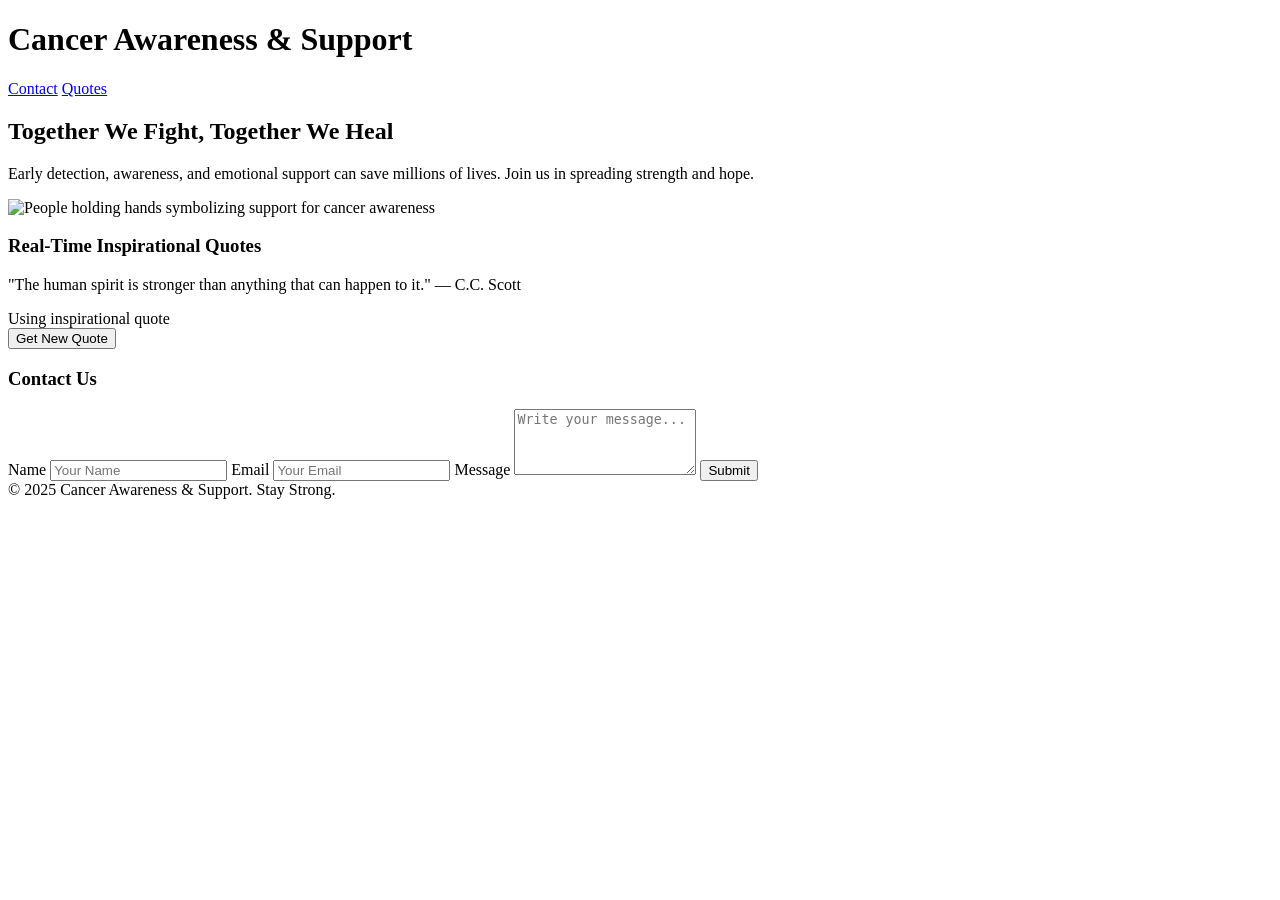
==== index.html @ 7446c5f0 "Add initial HTML structure for Cancer Awareness site" ====
<!DOCTYPE html>
<html lang="en">
<head>
  <meta charset="UTF-8" />
  <meta name="viewport" content="width=device-width, initial-scale=1.0" />
  <title>Cancer Awareness & Support</title>

  <!-- TAILWIND CDN -->
  <script src="https://cdn.tailwindcss.com"></script>
  
  <style>
    /* Simple fade animation */
    .fade {
      animation: fadeIn 1.2s ease-in-out;
    }
    @keyframes fadeIn {
      from { opacity: 0; transform: translateY(20px); }
      to { opacity: 1; transform: translateY(0); }
    }
  </style>
</head>

<body class="bg-gray-50 text-gray-800">

  <!-- Header / Navbar -->
  <header class="bg-purple-700 text-white py-4 shadow-lg">
    <div class="max-w-6xl mx-auto flex justify-between items-center px-4">
      <h1 class="text-xl font-bold">Cancer Awareness & Support</h1>
      <nav>
        <a href="#contact" class="px-3 hover:underline">Contact</a>
        <a href="#quotes" class="px-3 hover:underline">Quotes</a>
      </nav>
    </div>
  </header>

  <!-- Landing Section -->
  <section class="text-center py-16 px-4 fade">
    <h2 class="text-3xl md:text-4xl font-bold text-purple-700">Together We Fight, Together We Heal</h2>
    <p class="mt-4 text-lg max-w-2xl mx-auto">
      Early detection, awareness, and emotional support can save millions of lives.  
      Join us in spreading strength and hope.
    </p>

    <!-- Banner Image -->
    <div class="mt-8">
      <img 
        src="https://images.unsplash.com/photo-1604881991720-f91add269bed?auto=format&fit=crop&w=1200&q=60" 
        alt="People holding hands symbolizing support for cancer awareness"
        class="rounded-xl shadow-lg mx-auto w-full max-w-3xl object-cover h-64 md:h-96"
      />
    </div>
  </section>

  <!-- Quotes Section -->
  <section id="quotes" class="bg-white py-16 px-4 border-t">
    <div class="max-w-4xl mx-auto text-center fade">
      <h3 class="text-2xl font-bold text-purple-700 mb-6">Real-Time Inspirational Quotes</h3>
      <div class="min-h-[120px] flex items-center justify-center">
        <p id="quoteText" class="text-xl italic text-gray-700">Loading inspirational quote...</p>
      </div>
      <div class="mt-2 text-sm text-gray-500" id="quoteStatus"></div>
      <button 
        id="newQuoteBtn"
        class="mt-5 bg-purple-700 hover:bg-purple-800 text-white px-6 py-2 rounded-lg shadow transition duration-200"
      >
        Get New Quote
      </button>
    </div>
  </section>

  <!-- Contact Form -->
  <section id="contact" class="py-16 px-4 bg-gray-100">
    <div class="max-w-4xl mx-auto fade">
      <h3 class="text-2xl font-bold text-purple-700 text-center mb-8">Contact Us</h3>

      <form class="bg-white p-8 rounded-xl shadow-lg max-w-xl mx-auto">
        <label class="block mb-4">
          <span class="font-semibold">Name</span>
          <input id="name" type="text" class="w-full mt-2 p-2 border rounded focus:ring-2 focus:ring-purple-500 focus:outline-none" placeholder="Your Name" required />
        </label>

        <label class="block mb-4">
          <span class="font-semibold">Email</span>
          <input id="email" type="email" class="w-full mt-2 p-2 border rounded focus:ring-2 focus:ring-purple-500 focus:outline-none" placeholder="Your Email" required />
        </label>

        <label class="block mb-4">
          <span class="font-semibold">Message</span>
          <textarea id="message" class="w-full mt-2 p-2 border rounded focus:ring-2 focus:ring-purple-500 focus:outline-none" rows="4" placeholder="Write your message..." required></textarea>
        </label>

        <button
          type="button"
          onclick="alert('Your message has been received (demo)!')"
          class="w-full bg-purple-700 hover:bg-purple-800 text-white py-2 rounded-lg shadow transition duration-200"
        >
          Submit
        </button>
      </form>
    </div>
  </section>

  <!-- Footer -->
  <footer class="text-center py-4 bg-purple-700 text-white">
    © 2025 Cancer Awareness & Support. Stay Strong.
  </footer>

  <!-- JavaScript for Quotes API -->
  <script>
    // Try multiple public APIs in sequence
    const quoteAPIs = [
      'https://api.quotable.io/random',
      'https://api.freeapi.app/api/v1/public/quotes/quote/random',
      'https://type.fit/api/quotes'
    ];

    let currentAPI = 0;

    // Function to fetch quote from current API
    async function fetchQuoteFromAPI(apiUrl) {
      try {
        const response = await fetch(apiUrl);
        if (!response.ok) {
          throw new Error(`HTTP ${response.status}`);
        }
        const data = await response.json();
        
        // Parse different API response formats
        if (apiUrl.includes('quotable.io')) {
          return {
            text: data.content,
            author: data.author
          };
        } else if (apiUrl.includes('freeapi.app')) {
          return {
            text: data.data.content,
            author: data.data.author
          };
        } else if (apiUrl.includes('type.fit')) {
          const quotes = data;
          const randomQuote = quotes[Math.floor(Math.random() * quotes.length)];
          return {
            text: randomQuote.text,
            author: randomQuote.author || 'Unknown'
          };
        }
      } catch (error) {
        console.error(`Failed to fetch from ${apiUrl}:`, error);
        return null;
      }
    }

    // Main function to get quote
    async function getQuote() {
      const quoteElement = document.getElementById('quoteText');
      const statusElement = document.getElementById('quoteStatus');
      const button = document.getElementById('newQuoteBtn');
      
      // Disable button and show loading
      button.disabled = true;
      button.textContent = 'Loading...';
      statusElement.textContent = 'Fetching quote...';
      
      let quote = null;
      
      // Try all APIs in order
      for (let i = 0; i < quoteAPIs.length; i++) {
        currentAPI = (currentAPI + 1) % quoteAPIs.length; // Rotate APIs
        statusElement.textContent = `Trying API ${currentAPI + 1} of ${quoteAPIs.length}...`;
        
        quote = await fetchQuoteFromAPI(quoteAPIs[currentAPI]);
        if (quote) {
          statusElement.textContent = `Quote from API ${currentAPI + 1}`;
          break;
        }
      }
      
      // If all APIs fail, use fallback
      if (!quote) {
        quote = {
          text: "The human spirit is stronger than anything that can happen to it.",
          author: "C.C. Scott"
        };
        statusElement.textContent = "Using inspirational quote";
      }
      
      // Update display
      quoteElement.textContent = `"${quote.text}" — ${quote.author}`;
      
      // Re-enable button
      button.disabled = false;
      button.textContent = 'Get New Quote';
    }

    // Initialize when page loads
    document.addEventListener('DOMContentLoaded', function() {
      // Load first quote
      getQuote();
      
      // Add click event to button
      document.getElementById('newQuoteBtn').addEventListener('click', getQuote);
    });

    // Smooth scroll for navigation links
    document.querySelectorAll('a[href^="#"]').forEach(anchor => {
      anchor.addEventListener('click', function(e) {
        e.preventDefault();
        const targetId = this.getAttribute('href');
        if (targetId === '#') return;
        
        const targetElement = document.querySelector(targetId);
        if (targetElement) {
          window.scrollTo({
            top: targetElement.offsetTop - 20,
            behavior: 'smooth'
          });
        }
      });
    });
  </script>

</body>
</html>
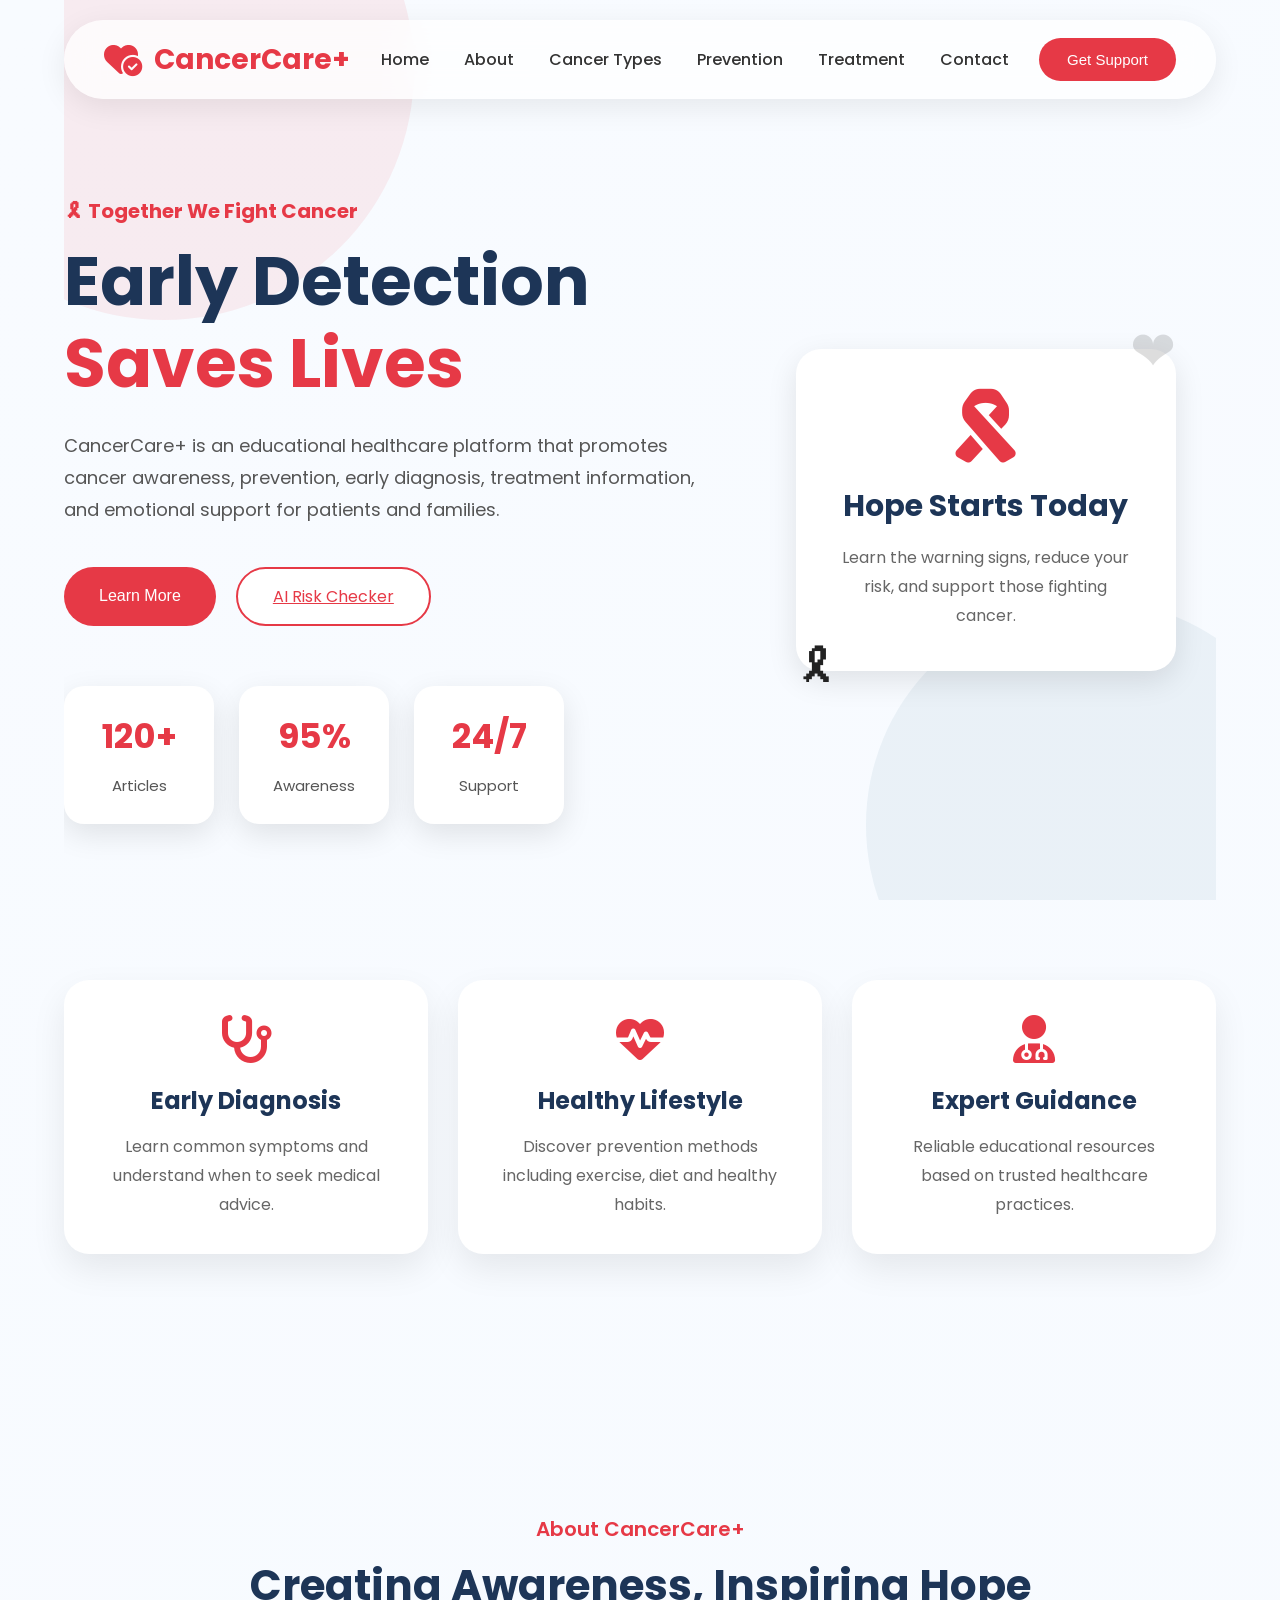
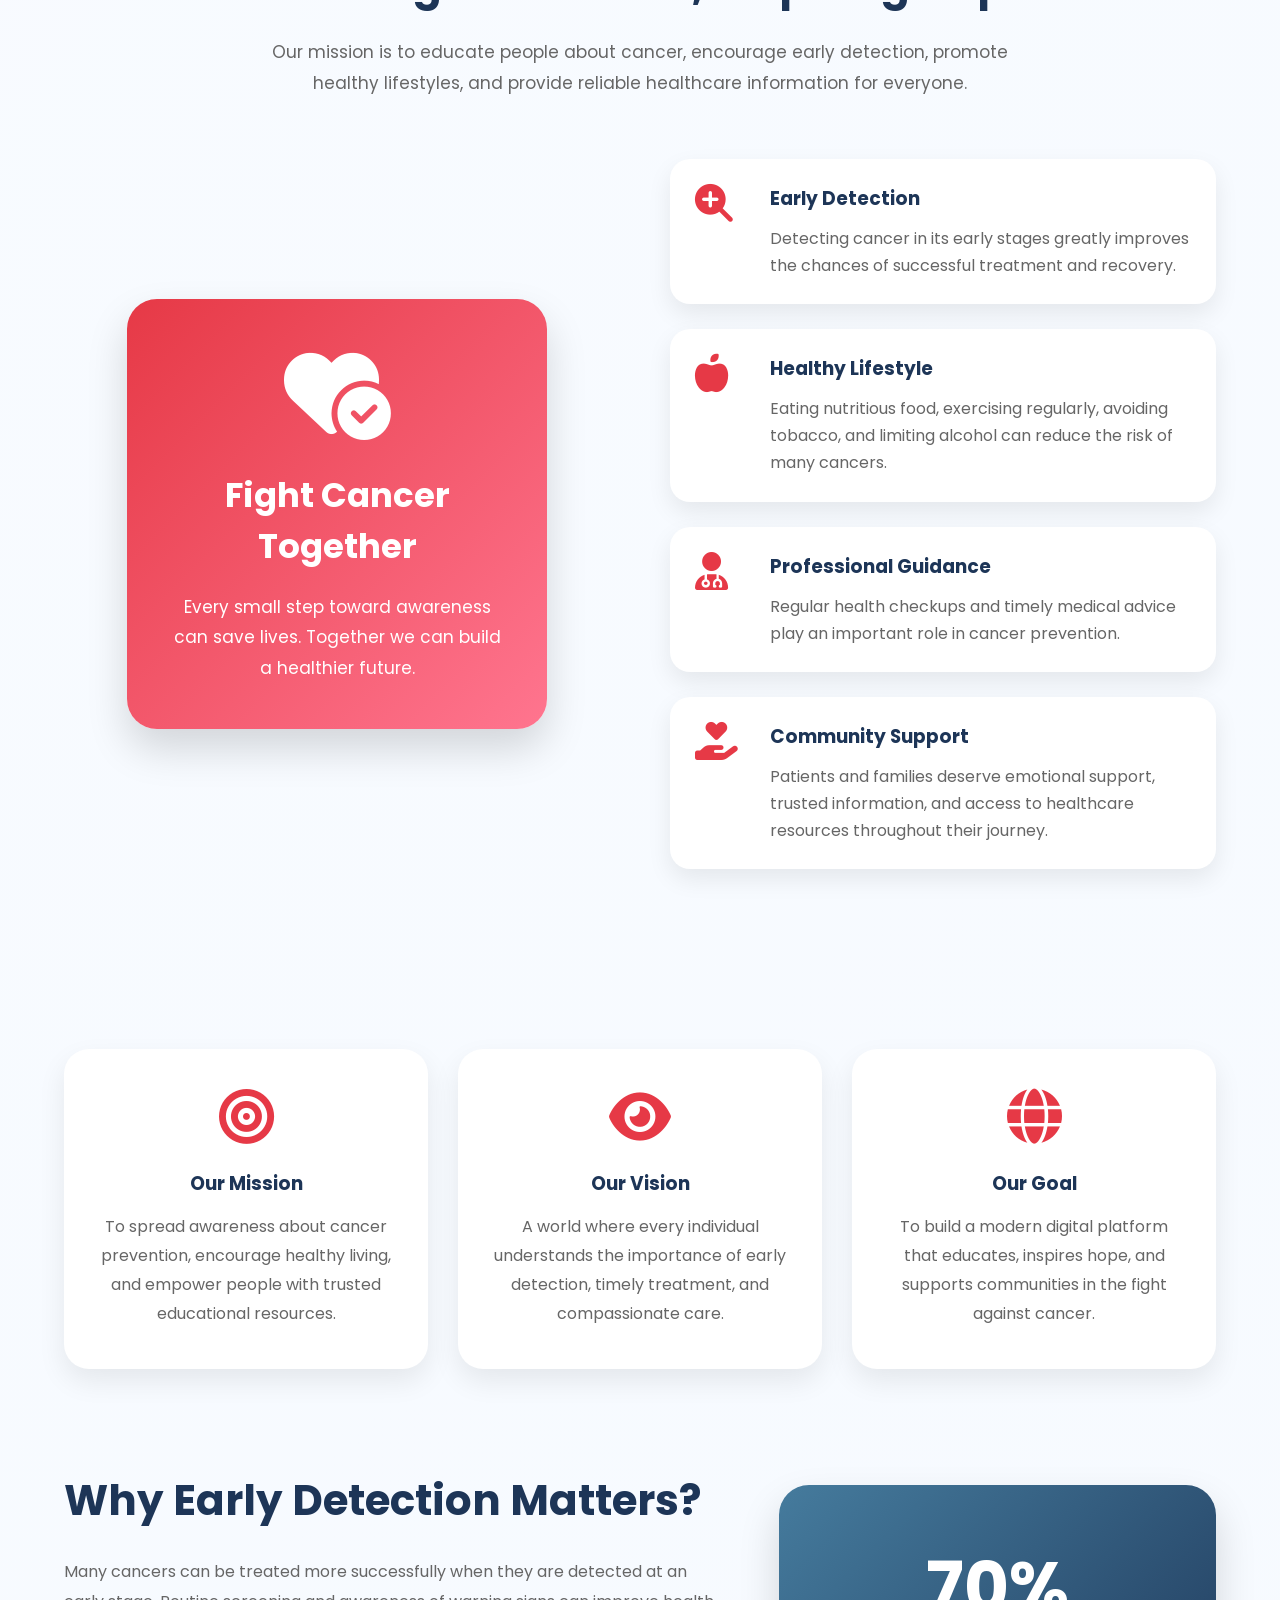
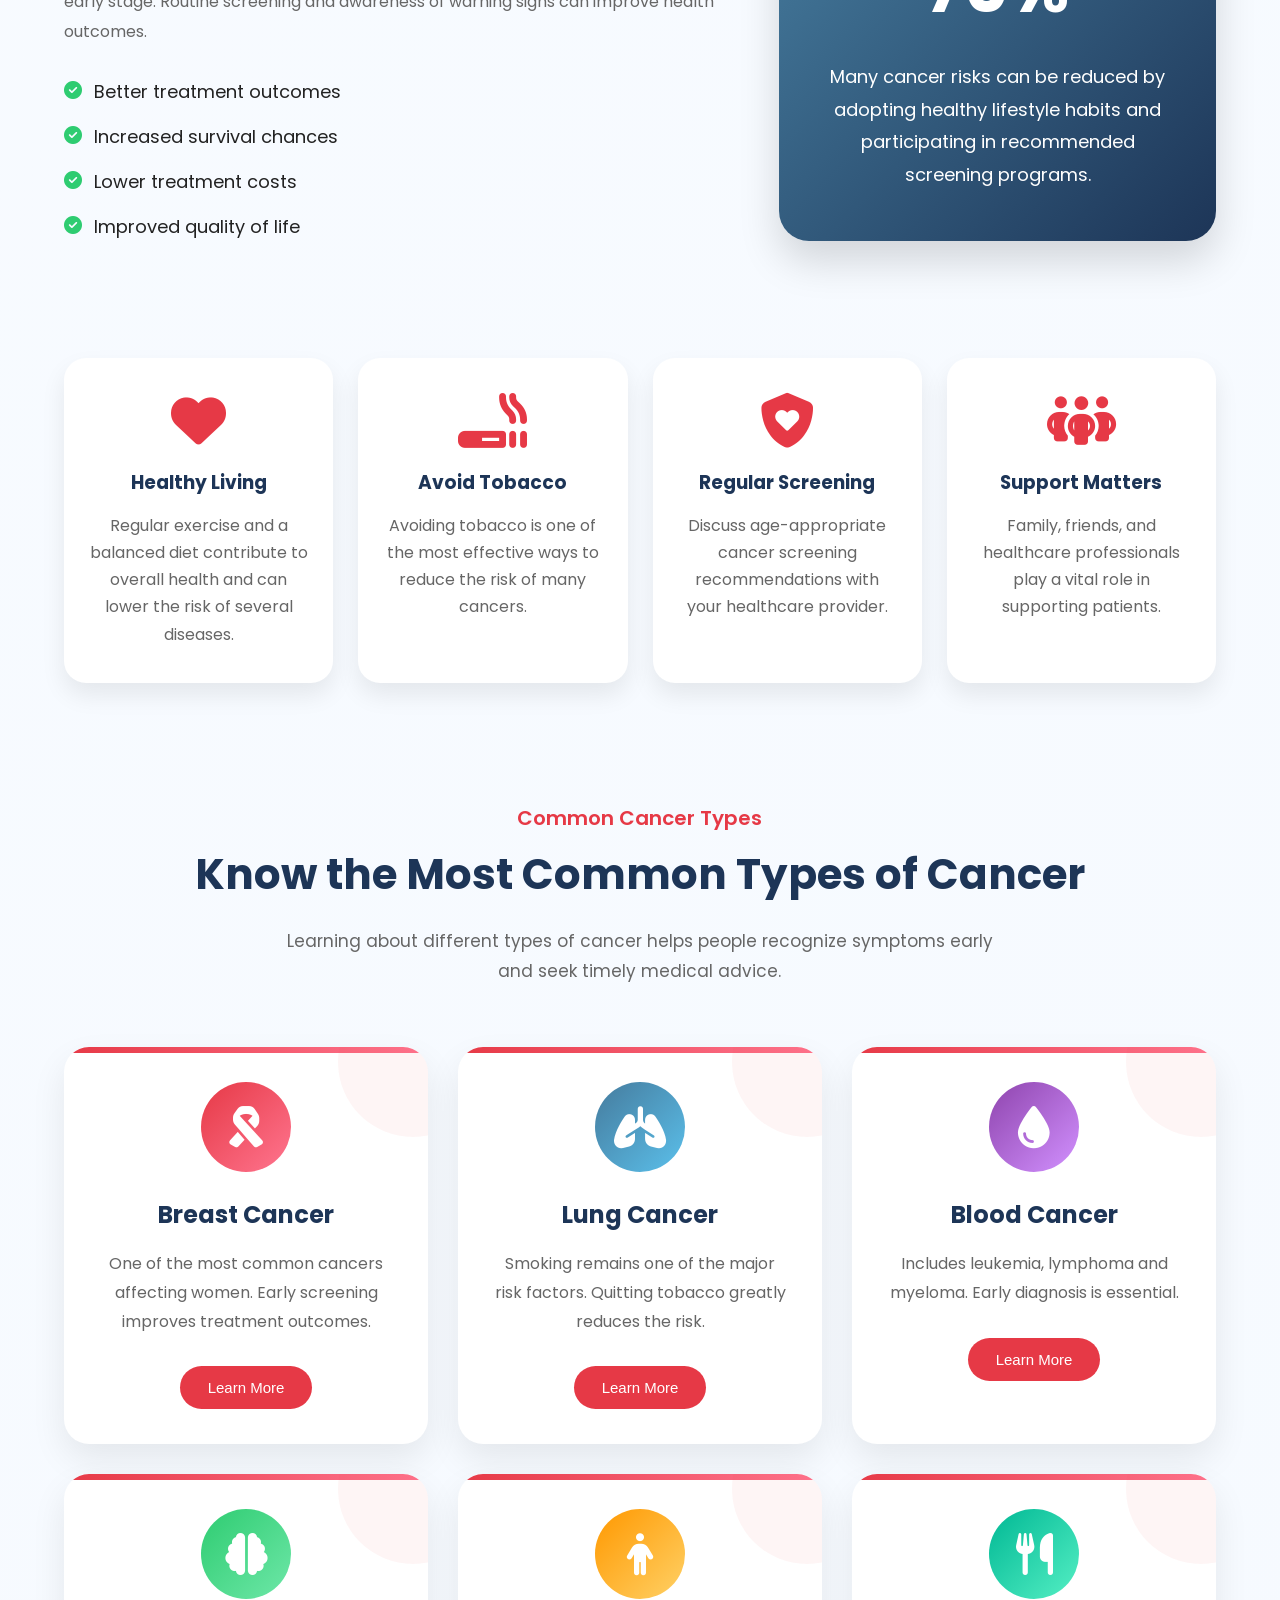
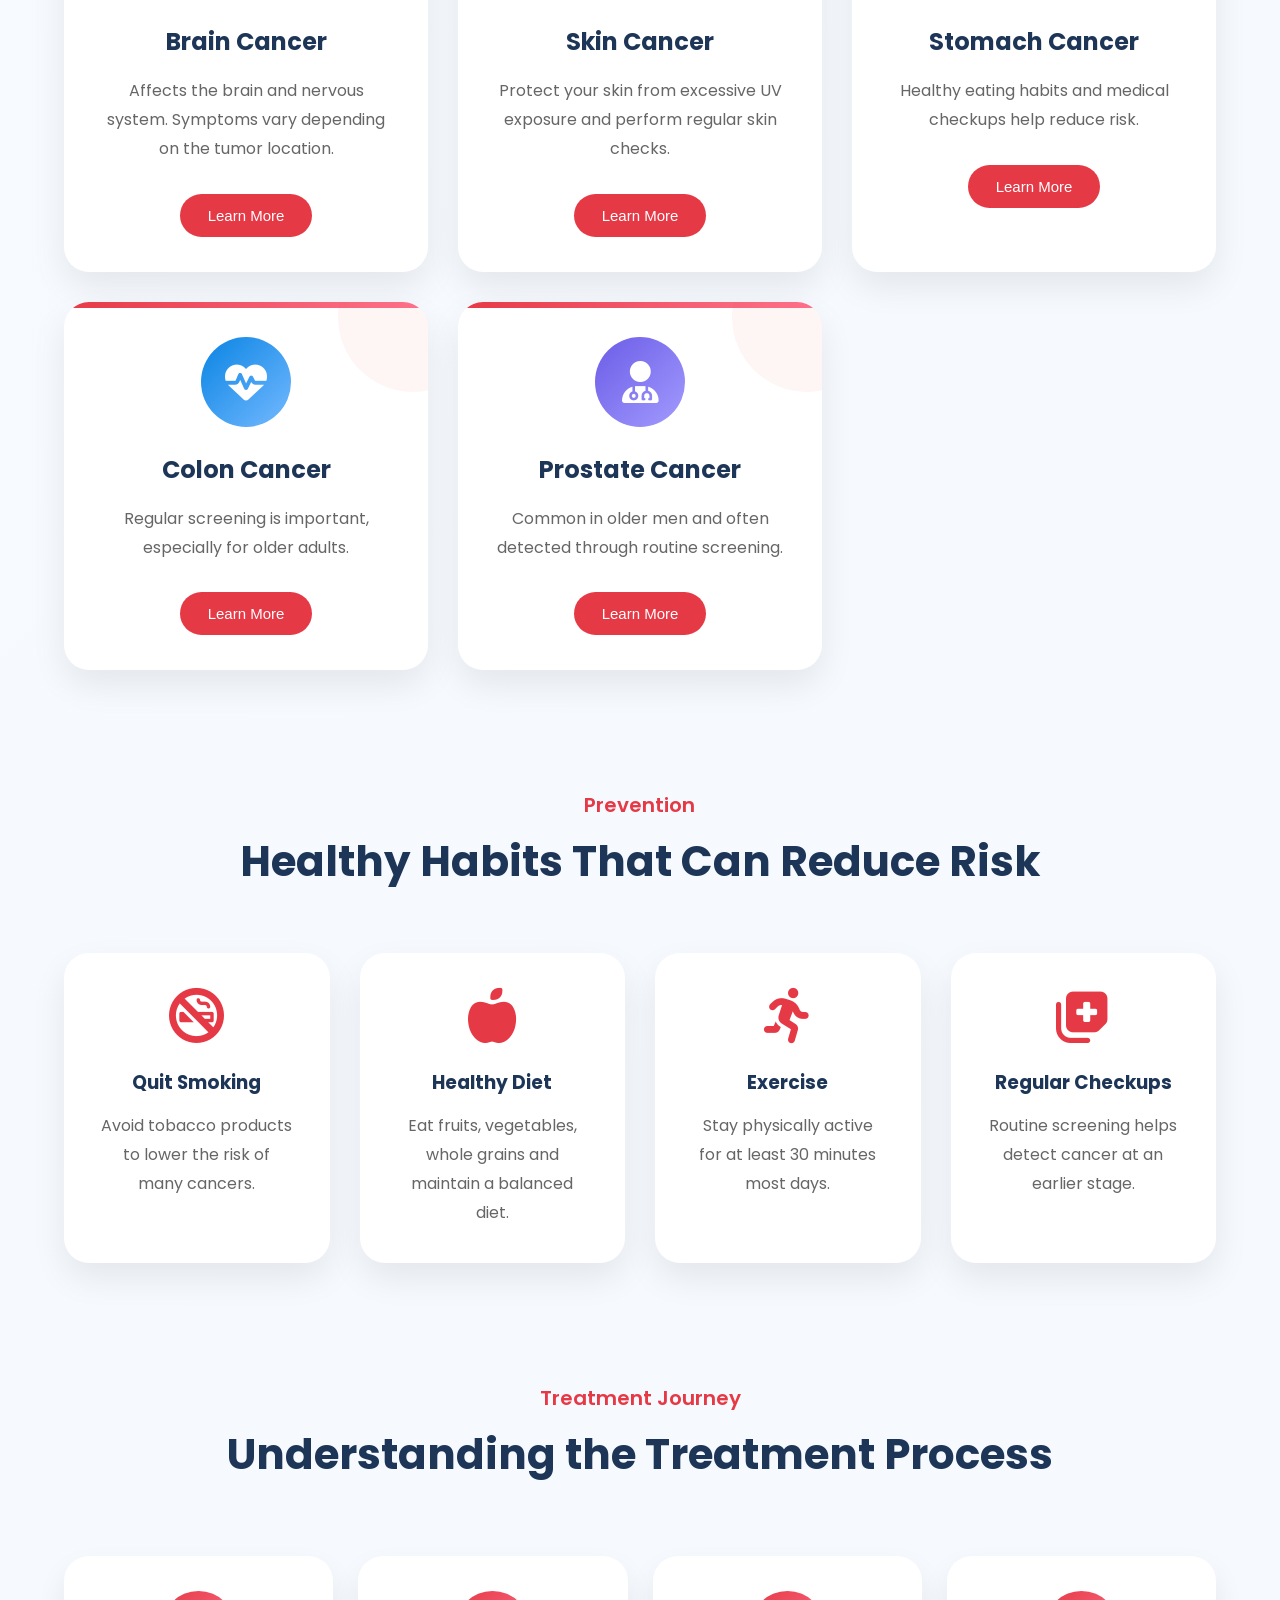
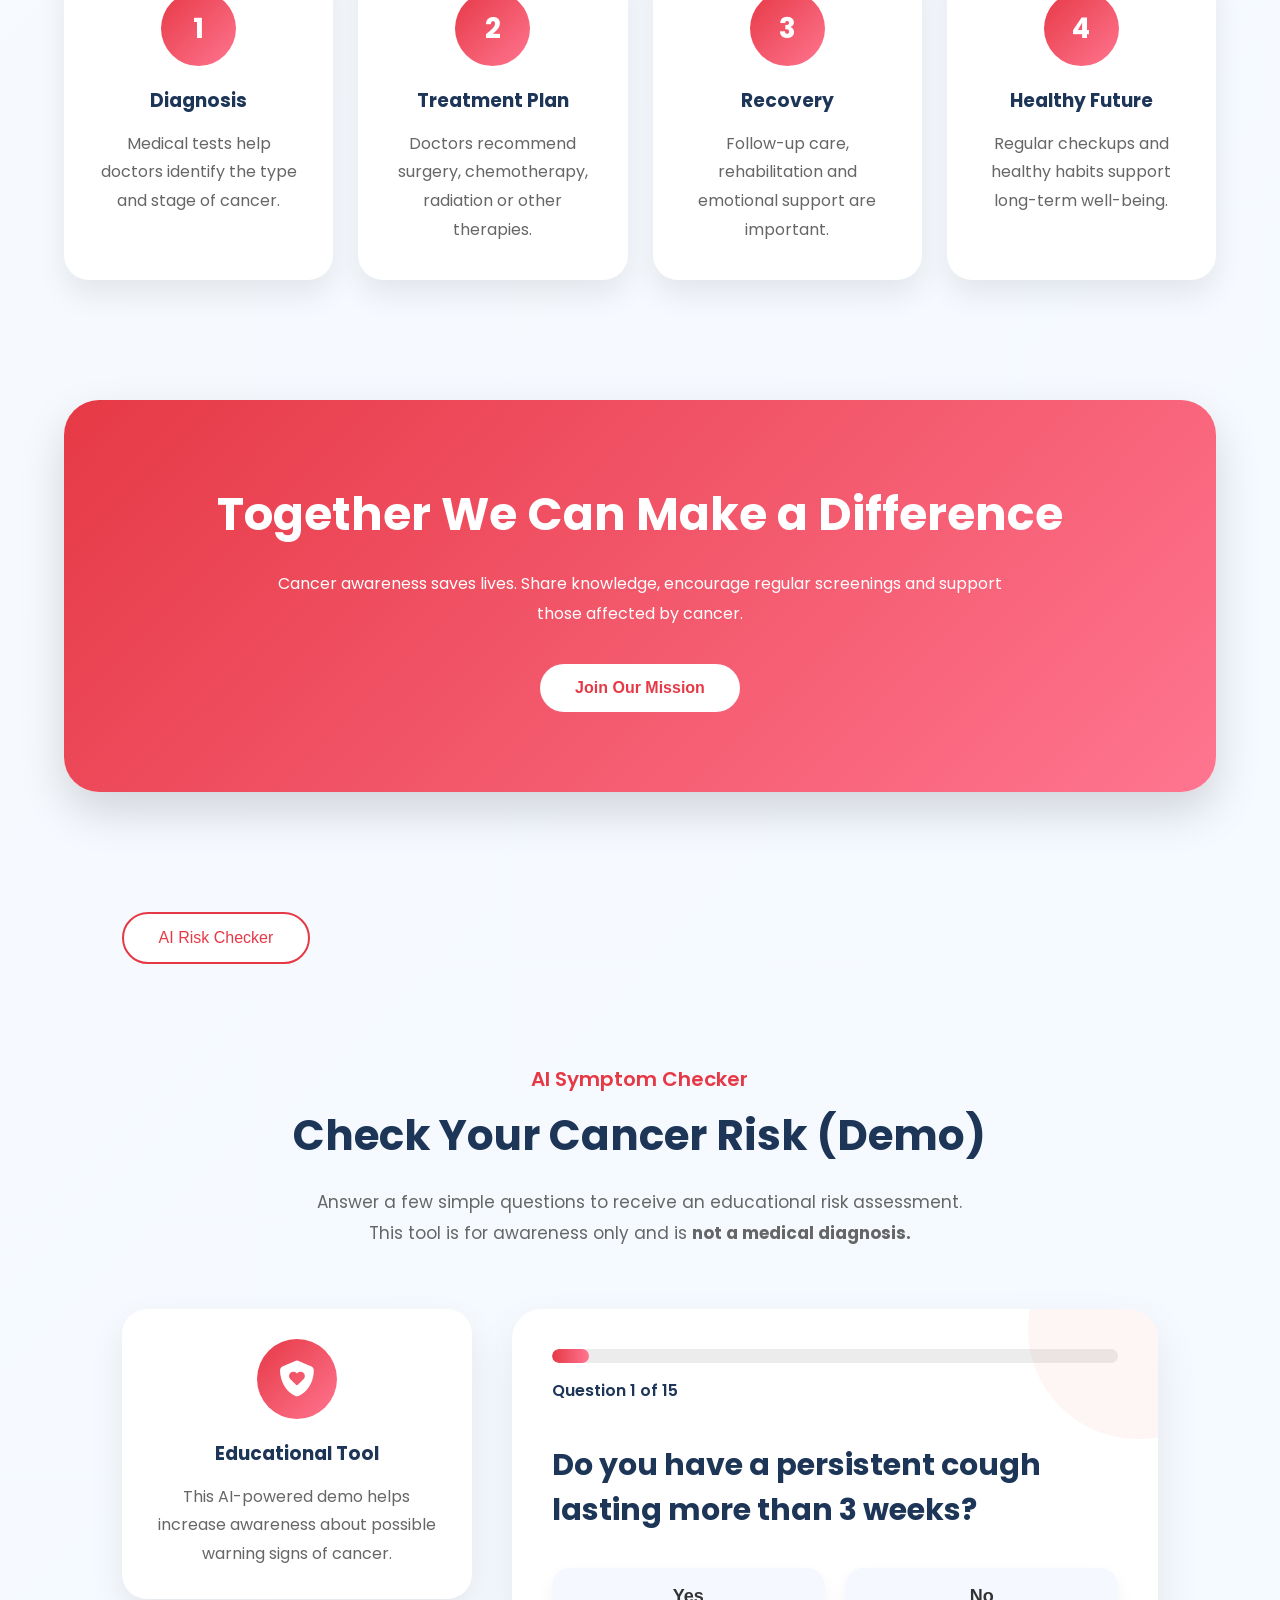
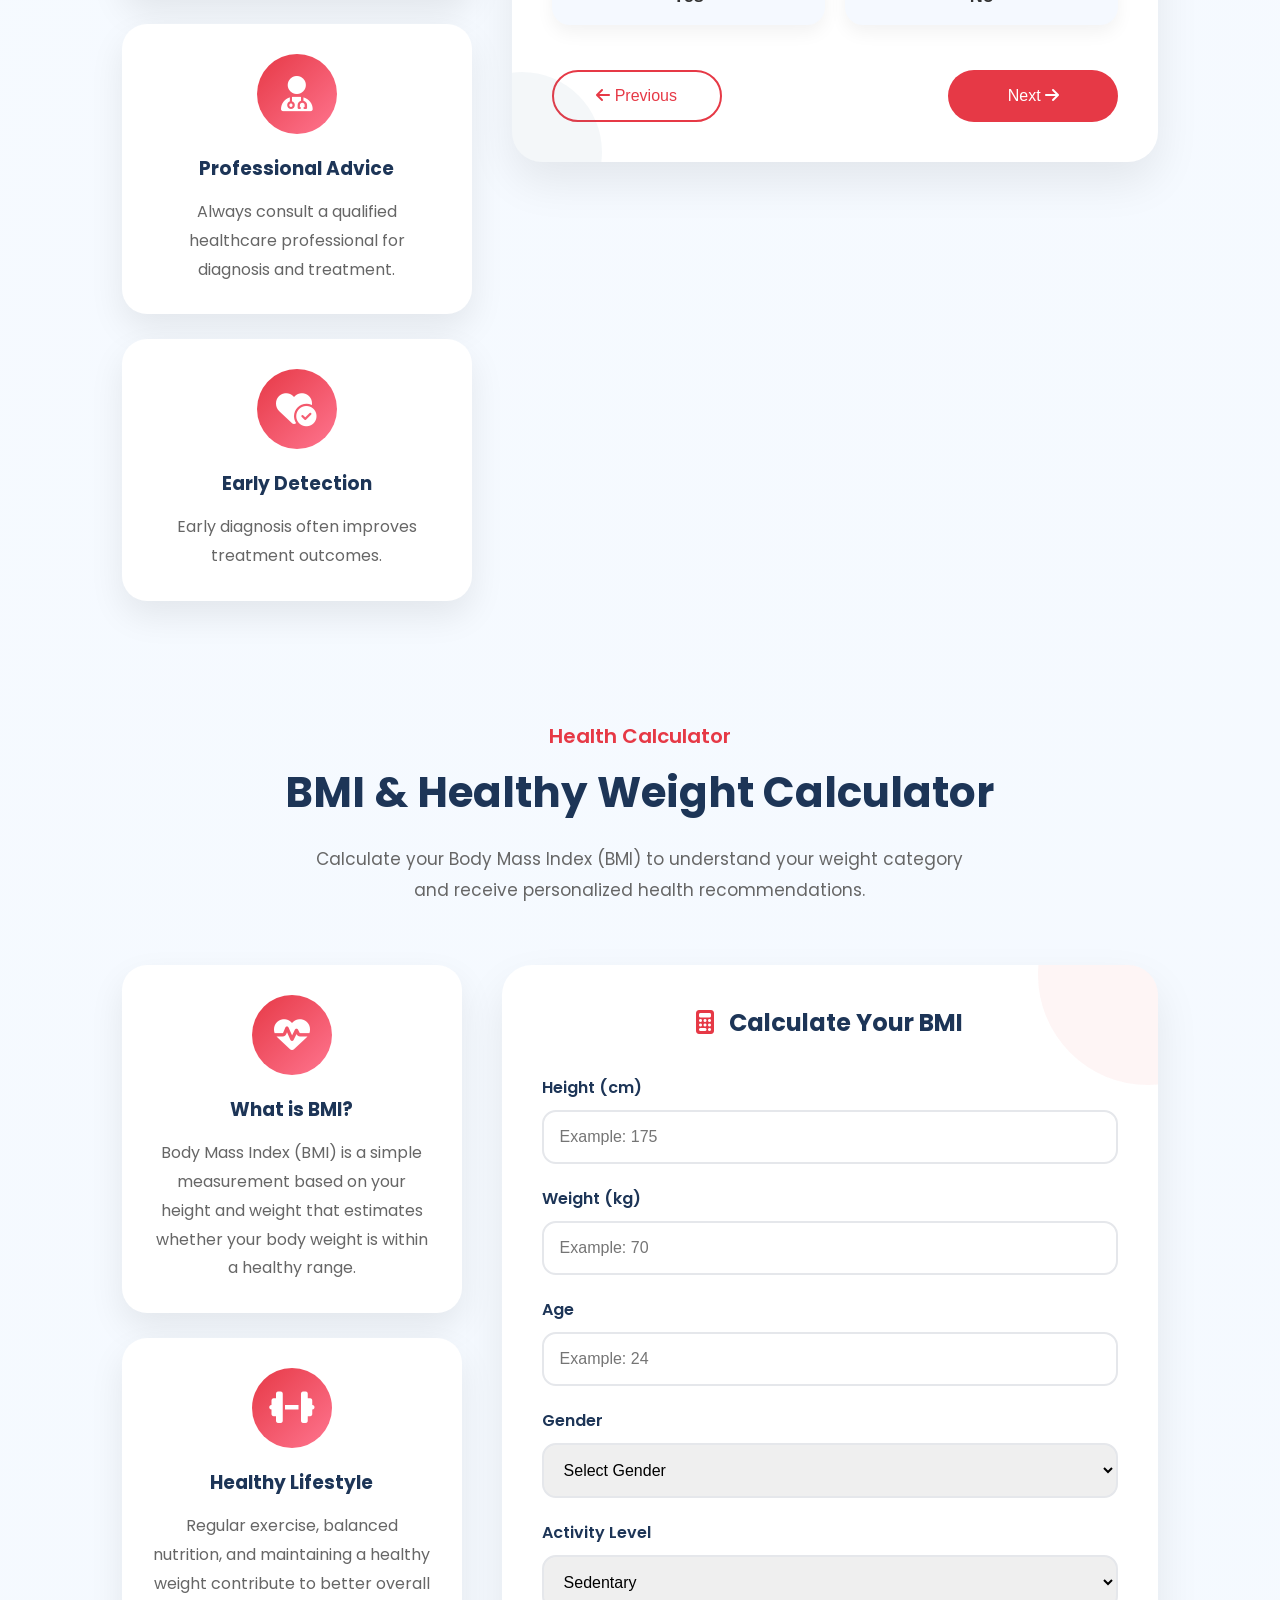
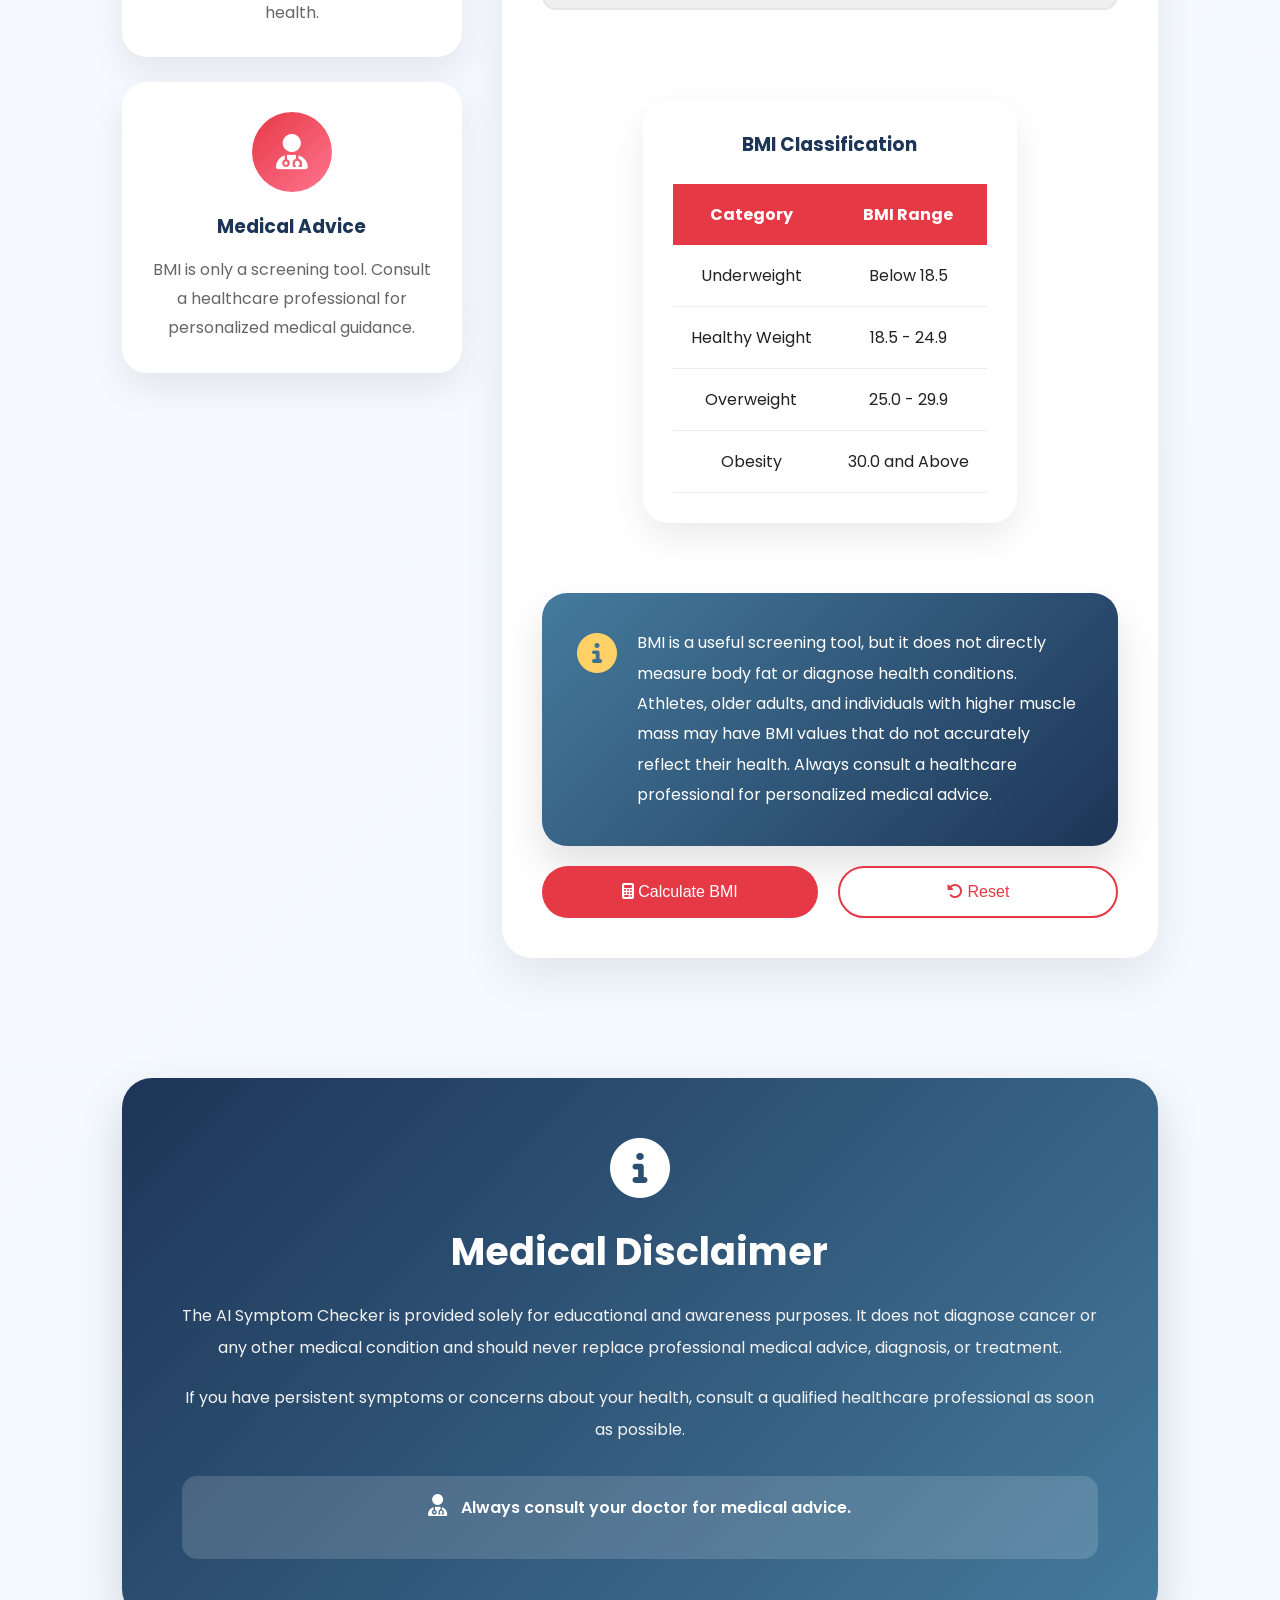
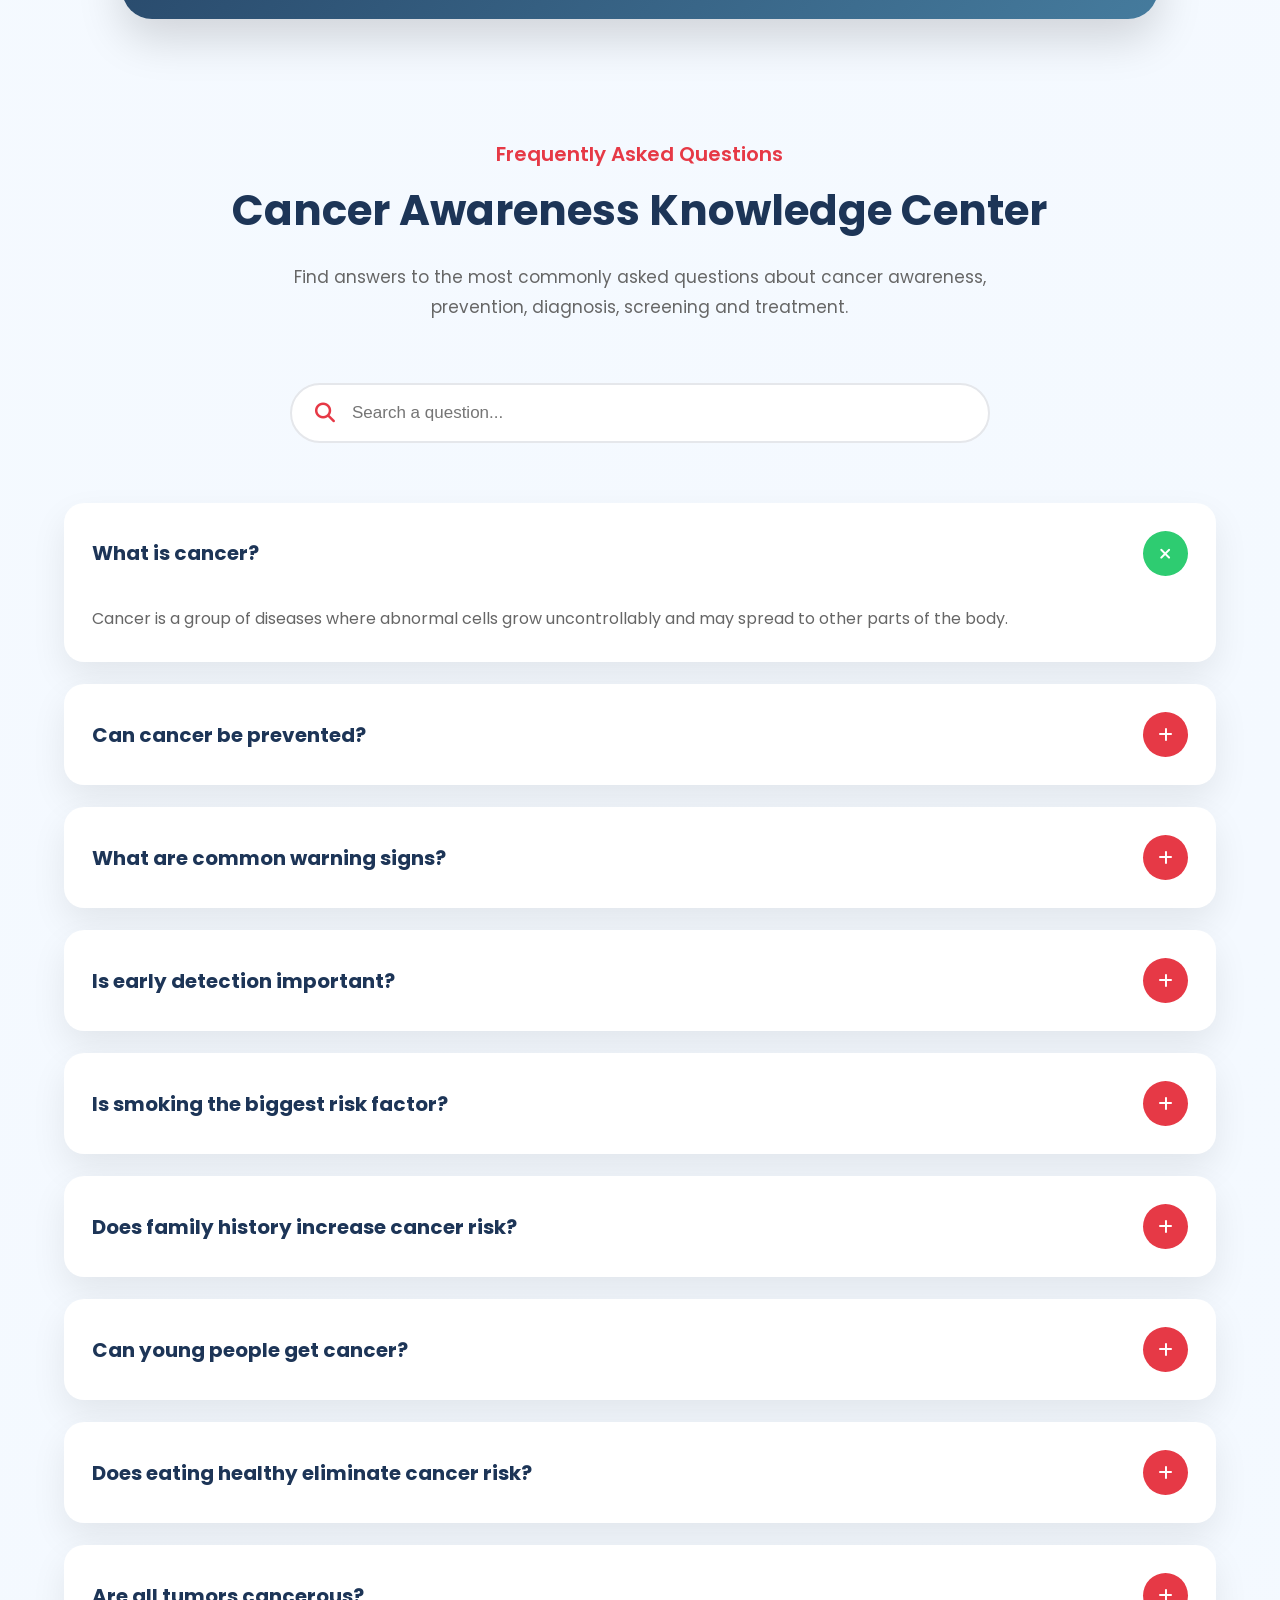
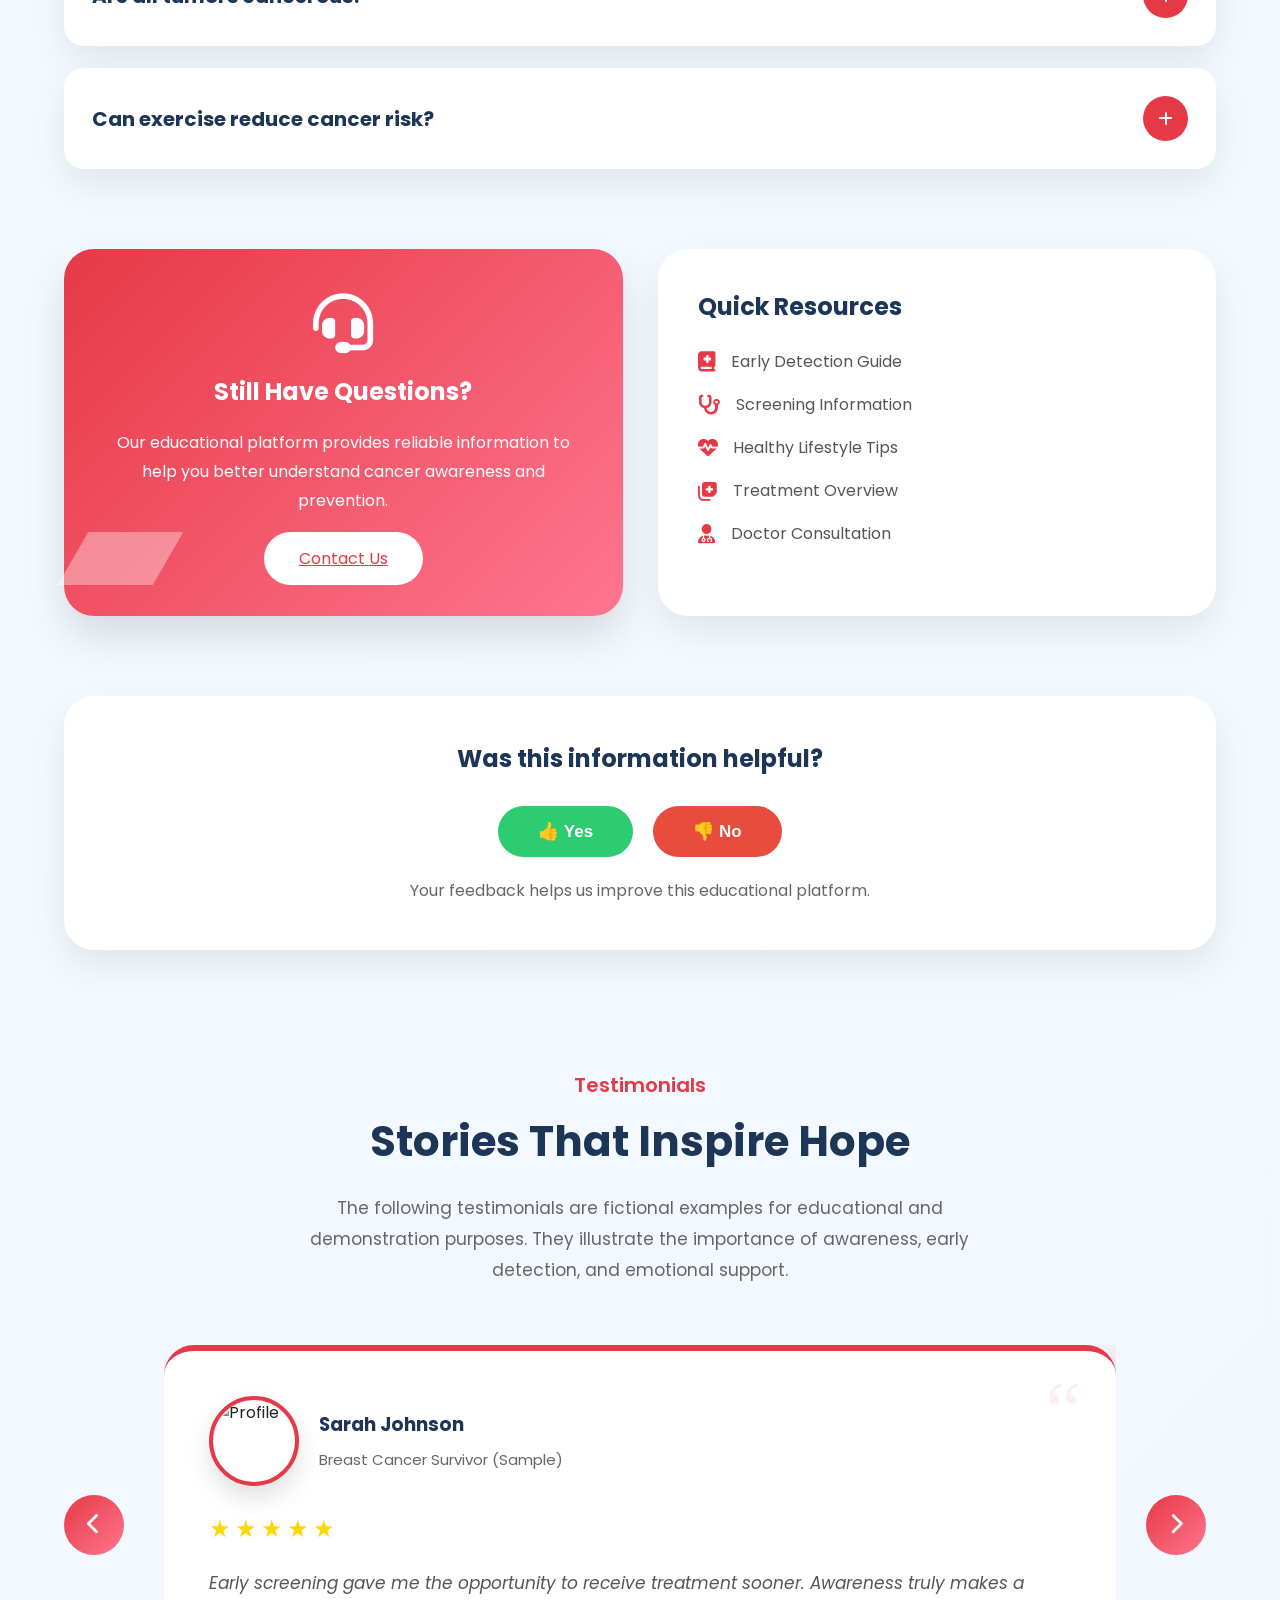
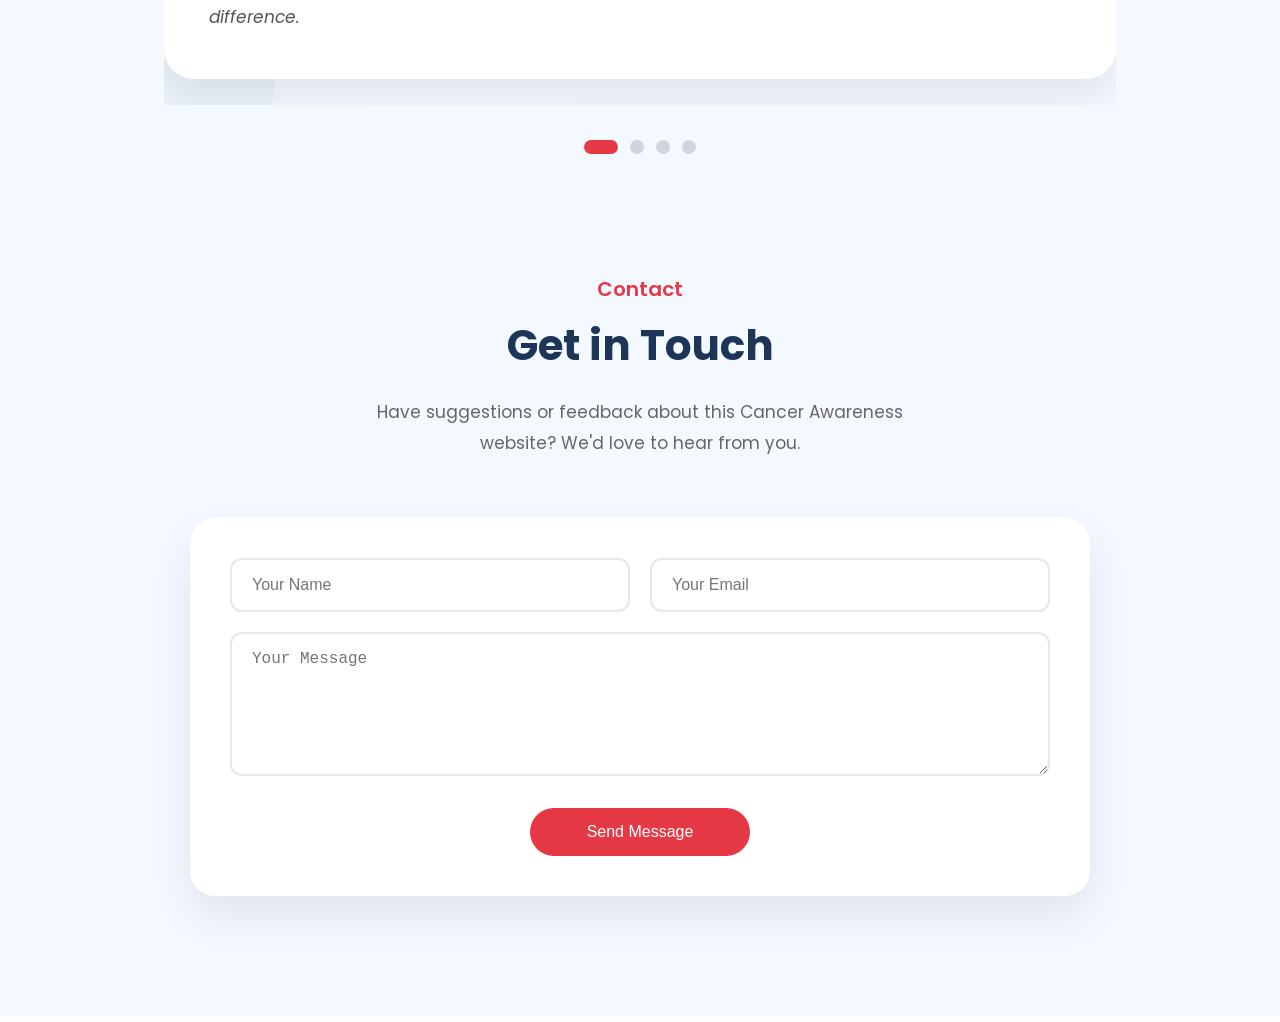
==== commit 2ee56ee0: "updated" ====
--- a/index.html
+++ b/index.html
@@ -1,223 +1,2769 @@
 <!DOCTYPE html>
 <html lang="en">
+
 <head>
-  <meta charset="UTF-8" />
-  <meta name="viewport" content="width=device-width, initial-scale=1.0" />
-  <title>Cancer Awareness & Support</title>
-
-  <!-- TAILWIND CDN -->
-  <script src="https://cdn.tailwindcss.com"></script>
-  
-  <style>
-    /* Simple fade animation */
-    .fade {
-      animation: fadeIn 1.2s ease-in-out;
-    }
-    @keyframes fadeIn {
-      from { opacity: 0; transform: translateY(20px); }
-      to { opacity: 1; transform: translateY(0); }
-    }
-  </style>
+
+  <meta charset="UTF-8">
+  <meta name="viewport" content="width=device-width, initial-scale=1.0">
+
+  <title>CancerCare+ | AI-Powered Cancer Awareness & Support</title>
+
+  <meta name="description"
+    content="CancerCare+ is a modern cancer awareness and support platform helping people learn about prevention, symptoms, treatment, and early detection.">
+
+  <!-- Google Font -->
+
+  <link rel="preconnect" href="https://fonts.googleapis.com">
+
+  <link rel="preconnect" href="https://fonts.gstatic.com" crossorigin>
+
+  <link href="https://fonts.googleapis.com/css2?family=Poppins:wght@300;400;500;600;700;800&display=swap"
+    rel="stylesheet">
+
+  <!-- Font Awesome -->
+
+  <link rel="stylesheet" href="https://cdnjs.cloudflare.com/ajax/libs/font-awesome/6.7.1/css/all.min.css">
+
+  <!-- CSS -->
+
+  <link rel="stylesheet" href="css/modal.css">
+
+  <link rel="stylesheet" href="css/testimonials.css">
+
+  <link rel="stylesheet" href="css/faq.css">
+
+  <link rel="stylesheet" href="css/bmi.css">
+
+  <link rel="stylesheet" href="css/style.css">
+
 </head>
 
-<body class="bg-gray-50 text-gray-800">
-
-  <!-- Header / Navbar -->
-  <header class="bg-purple-700 text-white py-4 shadow-lg">
-    <div class="max-w-6xl mx-auto flex justify-between items-center px-4">
-      <h1 class="text-xl font-bold">Cancer Awareness & Support</h1>
-      <nav>
-        <a href="#contact" class="px-3 hover:underline">Contact</a>
-        <a href="#quotes" class="px-3 hover:underline">Quotes</a>
-      </nav>
-    </div>
+<body>
+
+  <!-- =======================================
+                PAGE LOADER
+    ======================================== -->
+
+  <div id="loader">
+
+    <div class="loader-circle"></div>
+
+    <h2>CancerCare+</h2>
+
+  </div>
+
+  <!-- =======================================
+            SCROLL PROGRESS BAR
+    ======================================== -->
+
+  <div id="progress-bar"></div>
+
+  <!-- =======================================
+                HEADER
+    ======================================== -->
+
+  <header>
+
+    <nav class="navbar">
+
+      <div class="logo">
+
+        <i class="fa-solid fa-heart-circle-check"></i>
+
+        <span>CancerCare+</span>
+
+      </div>
+
+      <ul class="nav-links">
+
+        <li><a href="#home">Home</a></li>
+
+        <li><a href="#about">About</a></li>
+
+        <li><a href="#types">Cancer Types</a></li>
+
+        <li><a href="#prevention">Prevention</a></li>
+
+        <li><a href="#treatment">Treatment</a></li>
+
+        <li><a href="#contact">Contact</a></li>
+
+      </ul>
+
+      <div class="nav-buttons">
+
+        <button class="support-btn">
+
+          Get Support
+
+        </button>
+
+        <div class="menu-toggle">
+
+          <i class="fa-solid fa-bars"></i>
+
+        </div>
+
+      </div>
+
+    </nav>
+
   </header>
 
-  <!-- Landing Section -->
-  <section class="text-center py-16 px-4 fade">
-    <h2 class="text-3xl md:text-4xl font-bold text-purple-700">Together We Fight, Together We Heal</h2>
-    <p class="mt-4 text-lg max-w-2xl mx-auto">
-      Early detection, awareness, and emotional support can save millions of lives.  
-      Join us in spreading strength and hope.
-    </p>
-
-    <!-- Banner Image -->
-    <div class="mt-8">
-      <img 
-        src="https://images.unsplash.com/photo-1604881991720-f91add269bed?auto=format&fit=crop&w=1200&q=60" 
-        alt="People holding hands symbolizing support for cancer awareness"
-        class="rounded-xl shadow-lg mx-auto w-full max-w-3xl object-cover h-64 md:h-96"
-      />
-    </div>
+  <!-- =======================================
+                HERO SECTION
+    ======================================== -->
+
+  <section class="hero" id="home">
+
+    <div class="hero-left">
+
+      <h4>🎗 Together We Fight Cancer</h4>
+
+      <h1>
+
+        Early Detection
+
+        <span>Saves Lives</span>
+
+      </h1>
+
+      <p>
+
+        CancerCare+ is an educational healthcare platform that
+        promotes cancer awareness, prevention, early diagnosis,
+        treatment information, and emotional support for patients
+        and families.
+
+      </p>
+
+      <div class="hero-buttons">
+
+        <button class="primary-btn">
+
+          Learn More
+
+        </button>
+
+        <a href="#symptom" class="secondary-btn">
+          AI Risk Checker
+        </a>
+
+      </div>
+
+      <div class="hero-stats">
+
+        <div>
+
+          <h2>120+</h2>
+
+          <p>Articles</p>
+
+        </div>
+
+        <div>
+
+          <h2>95%</h2>
+
+          <p>Awareness</p>
+
+        </div>
+
+        <div>
+
+          <h2>24/7</h2>
+
+          <p>Support</p>
+
+        </div>
+
+      </div>
+
+    </div>
+
+    <div class="hero-right">
+
+      <div class="hero-card">
+
+        <i class="fa-solid fa-ribbon"></i>
+
+        <h3>Hope Starts Today</h3>
+
+        <p>
+
+          Learn the warning signs,
+          reduce your risk,
+          and support those fighting cancer.
+
+        </p>
+
+      </div>
+
+    </div>
+
   </section>
 
-  <!-- Quotes Section -->
-  <section id="quotes" class="bg-white py-16 px-4 border-t">
-    <div class="max-w-4xl mx-auto text-center fade">
-      <h3 class="text-2xl font-bold text-purple-700 mb-6">Real-Time Inspirational Quotes</h3>
-      <div class="min-h-[120px] flex items-center justify-center">
-        <p id="quoteText" class="text-xl italic text-gray-700">Loading inspirational quote...</p>
-      </div>
-      <div class="mt-2 text-sm text-gray-500" id="quoteStatus"></div>
-      <button 
-        id="newQuoteBtn"
-        class="mt-5 bg-purple-700 hover:bg-purple-800 text-white px-6 py-2 rounded-lg shadow transition duration-200"
-      >
-        Get New Quote
+  <!-- =======================================
+          FEATURE HIGHLIGHTS
+    ======================================== -->
+
+  <section class="features">
+
+    <div class="feature-card">
+
+      <i class="fa-solid fa-stethoscope"></i>
+
+      <h3>Early Diagnosis</h3>
+
+      <p>
+
+        Learn common symptoms and understand
+        when to seek medical advice.
+
+      </p>
+
+    </div>
+
+    <div class="feature-card">
+
+      <i class="fa-solid fa-heart-pulse"></i>
+
+      <h3>Healthy Lifestyle</h3>
+
+      <p>
+
+        Discover prevention methods including
+        exercise, diet and healthy habits.
+
+      </p>
+
+    </div>
+
+    <div class="feature-card">
+
+      <i class="fa-solid fa-user-doctor"></i>
+
+      <h3>Expert Guidance</h3>
+
+      <p>
+
+        Reliable educational resources
+        based on trusted healthcare practices.
+
+      </p>
+
+    </div>
+
+  </section>
+
+  <!-- =======================================
+            NEXT SECTIONS PLACEHOLDER
+    ======================================== -->
+
+  <!-- =======================================
+            ABOUT SECTION
+======================================= -->
+
+  <section class="about" id="about">
+
+    <div class="section-title">
+
+      <h4>About CancerCare+</h4>
+
+      <h2>Creating Awareness, Inspiring Hope</h2>
+
+      <p>
+        Our mission is to educate people about cancer, encourage early
+        detection, promote healthy lifestyles, and provide reliable
+        healthcare information for everyone.
+      </p>
+
+    </div>
+
+    <div class="about-container">
+
+      <!-- Left Side -->
+
+      <div class="about-image">
+
+        <div class="image-card">
+
+          <i class="fa-solid fa-heart-circle-check"></i>
+
+          <h3>Fight Cancer Together</h3>
+
+          <p>
+            Every small step toward awareness can save lives.
+            Together we can build a healthier future.
+          </p>
+
+        </div>
+
+      </div>
+
+      <!-- Right Side -->
+
+      <div class="about-content">
+
+        <div class="info-box">
+
+          <i class="fa-solid fa-magnifying-glass-plus"></i>
+
+          <div>
+
+            <h3>Early Detection</h3>
+
+            <p>
+              Detecting cancer in its early stages greatly improves
+              the chances of successful treatment and recovery.
+            </p>
+
+          </div>
+
+        </div>
+
+        <div class="info-box">
+
+          <i class="fa-solid fa-apple-whole"></i>
+
+          <div>
+
+            <h3>Healthy Lifestyle</h3>
+
+            <p>
+              Eating nutritious food, exercising regularly,
+              avoiding tobacco, and limiting alcohol can reduce
+              the risk of many cancers.
+            </p>
+
+          </div>
+
+        </div>
+
+        <div class="info-box">
+
+          <i class="fa-solid fa-user-doctor"></i>
+
+          <div>
+
+            <h3>Professional Guidance</h3>
+
+            <p>
+              Regular health checkups and timely medical advice
+              play an important role in cancer prevention.
+            </p>
+
+          </div>
+
+        </div>
+
+        <div class="info-box">
+
+          <i class="fa-solid fa-hand-holding-heart"></i>
+
+          <div>
+
+            <h3>Community Support</h3>
+
+            <p>
+              Patients and families deserve emotional support,
+              trusted information, and access to healthcare
+              resources throughout their journey.
+            </p>
+
+          </div>
+
+        </div>
+
+      </div>
+
+    </div>
+
+  </section>
+
+  <!-- =======================================
+            MISSION & VISION
+======================================= -->
+
+  <section class="mission">
+
+    <div class="mission-card">
+
+      <i class="fa-solid fa-bullseye"></i>
+
+      <h3>Our Mission</h3>
+
+      <p>
+        To spread awareness about cancer prevention,
+        encourage healthy living, and empower people
+        with trusted educational resources.
+      </p>
+
+    </div>
+
+    <div class="mission-card">
+
+      <i class="fa-solid fa-eye"></i>
+
+      <h3>Our Vision</h3>
+
+      <p>
+        A world where every individual understands
+        the importance of early detection, timely
+        treatment, and compassionate care.
+      </p>
+
+    </div>
+
+    <div class="mission-card">
+
+      <i class="fa-solid fa-globe"></i>
+
+      <h3>Our Goal</h3>
+
+      <p>
+        To build a modern digital platform that
+        educates, inspires hope, and supports
+        communities in the fight against cancer.
+      </p>
+
+    </div>
+
+  </section>
+
+  <!-- =======================================
+            WHY EARLY DETECTION
+======================================= -->
+
+  <section class="importance">
+
+    <div class="importance-left">
+
+      <h2>
+
+        Why Early Detection Matters?
+
+      </h2>
+
+      <p>
+
+        Many cancers can be treated more successfully
+        when they are detected at an early stage.
+        Routine screening and awareness of warning
+        signs can improve health outcomes.
+
+      </p>
+
+      <ul>
+
+        <li>
+          <i class="fa-solid fa-circle-check"></i>
+          Better treatment outcomes
+        </li>
+
+        <li>
+          <i class="fa-solid fa-circle-check"></i>
+          Increased survival chances
+        </li>
+
+        <li>
+          <i class="fa-solid fa-circle-check"></i>
+          Lower treatment costs
+        </li>
+
+        <li>
+          <i class="fa-solid fa-circle-check"></i>
+          Improved quality of life
+        </li>
+
+      </ul>
+
+    </div>
+
+    <div class="importance-right">
+
+      <div class="highlight-card">
+
+        <h2>70%</h2>
+
+        <p>
+
+          Many cancer risks can be reduced by
+          adopting healthy lifestyle habits and
+          participating in recommended screening
+          programs.
+
+        </p>
+
+      </div>
+
+    </div>
+
+  </section>
+
+  <!-- =======================================
+            QUICK FACTS
+======================================= -->
+
+  <section class="facts">
+
+    <div class="fact-box">
+
+      <i class="fa-solid fa-heart"></i>
+
+      <h3>Healthy Living</h3>
+
+      <p>
+        Regular exercise and a balanced diet contribute
+        to overall health and can lower the risk of
+        several diseases.
+      </p>
+
+    </div>
+
+    <div class="fact-box">
+
+      <i class="fa-solid fa-smoking"></i>
+
+      <h3>Avoid Tobacco</h3>
+
+      <p>
+        Avoiding tobacco is one of the most effective
+        ways to reduce the risk of many cancers.
+      </p>
+
+    </div>
+
+    <div class="fact-box">
+
+      <i class="fa-solid fa-shield-heart"></i>
+
+      <h3>Regular Screening</h3>
+
+      <p>
+        Discuss age-appropriate cancer screening
+        recommendations with your healthcare provider.
+      </p>
+
+    </div>
+
+    <div class="fact-box">
+
+      <i class="fa-solid fa-people-group"></i>
+
+      <h3>Support Matters</h3>
+
+      <p>
+        Family, friends, and healthcare professionals
+        play a vital role in supporting patients.
+      </p>
+
+    </div>
+
+  </section>
+
+  <!-- =======================================
+            CANCER TYPES
+======================================= -->
+
+  <section class="cancer-types" id="types">
+
+    <div class="section-title">
+
+      <h4>Common Cancer Types</h4>
+
+      <h2>Know the Most Common Types of Cancer</h2>
+
+      <p>
+        Learning about different types of cancer helps people recognize
+        symptoms early and seek timely medical advice.
+      </p>
+
+    </div>
+
+    <div class="types-container">
+
+      <div class="type-card">
+
+        <i class="fa-solid fa-ribbon"></i>
+
+        <h3>Breast Cancer</h3>
+
+        <p>
+          One of the most common cancers affecting women.
+          Early screening improves treatment outcomes.
+        </p>
+
+        <button class="primary-btn" onclick="openCancerModal('breast')">
+
+          Learn More
+
+        </button>
+
+      </div>
+
+      <div class="type-card">
+
+        <i class="fa-solid fa-lungs"></i>
+
+        <h3>Lung Cancer</h3>
+
+        <p>
+          Smoking remains one of the major risk factors.
+          Quitting tobacco greatly reduces the risk.
+        </p>
+
+        <button class="primary-btn" onclick="openCancerModal('lung')">
+
+          Learn More
+
+        </button>
+
+      </div>
+
+      <div class="type-card">
+
+        <i class="fa-solid fa-droplet"></i>
+
+        <h3>Blood Cancer</h3>
+
+        <p>
+          Includes leukemia, lymphoma and myeloma.
+          Early diagnosis is essential.
+        </p>
+
+        <button class="primary-btn" onclick="openCancerModal('blood')">
+
+          Learn More
+
+        </button>
+
+      </div>
+
+      <div class="type-card">
+
+        <i class="fa-solid fa-brain"></i>
+
+        <h3>Brain Cancer</h3>
+
+        <p>
+          Affects the brain and nervous system.
+          Symptoms vary depending on the tumor location.
+        </p>
+
+        <button class="primary-btn" onclick="openCancerModal('brain')">
+
+          Learn More
+
+        </button>
+
+      </div>
+
+      <div class="type-card">
+
+        <i class="fa-solid fa-person"></i>
+
+        <h3>Skin Cancer</h3>
+
+        <p>
+          Protect your skin from excessive UV exposure and perform regular skin checks.
+        </p>
+
+        <button class="primary-btn" onclick="openCancerModal('skin')">
+
+          Learn More
+
+        </button>
+
+      </div>
+
+      <div class="type-card">
+
+        <i class="fa-solid fa-utensils"></i>
+
+        <h3>Stomach Cancer</h3>
+
+        <p>
+          Healthy eating habits and medical checkups help reduce risk.
+        </p>
+
+        <button class="primary-btn" onclick="openCancerModal('stomach')">
+
+          Learn More
+
+        </button>
+
+      </div>
+
+      <div class="type-card">
+
+        <i class="fa-solid fa-heart-pulse"></i>
+
+        <h3>Colon Cancer</h3>
+
+        <p>
+          Regular screening is important, especially for older adults.
+        </p>
+
+        <button class="primary-btn" onclick="openCancerModal('colon')">
+
+          Learn More
+
+        </button>
+
+      </div>
+
+      <div class="type-card">
+
+        <i class="fa-solid fa-user-doctor"></i>
+
+        <h3>Prostate Cancer</h3>
+
+        <p>
+          Common in older men and often detected through routine screening.
+        </p>
+
+        <button class="primary-btn" onclick="openCancerModal('prostate')">
+
+          Learn More
+
+        </button>
+
+      </div>
+
+    </div>
+
+  </section>
+
+  <!-- =======================================
+            PREVENTION
+======================================= -->
+
+  <section class="prevention" id="prevention">
+
+    <div class="section-title">
+
+      <h4>Prevention</h4>
+
+      <h2>Healthy Habits That Can Reduce Risk</h2>
+
+    </div>
+
+    <div class="prevention-container">
+
+      <div class="prevent-card">
+
+        <i class="fa-solid fa-ban-smoking"></i>
+
+        <h3>Quit Smoking</h3>
+
+        <p>
+          Avoid tobacco products to lower the risk of many cancers.
+        </p>
+
+      </div>
+
+      <div class="prevent-card">
+
+        <i class="fa-solid fa-apple-whole"></i>
+
+        <h3>Healthy Diet</h3>
+
+        <p>
+          Eat fruits, vegetables, whole grains and maintain a balanced diet.
+        </p>
+
+      </div>
+
+      <div class="prevent-card">
+
+        <i class="fa-solid fa-person-running"></i>
+
+        <h3>Exercise</h3>
+
+        <p>
+          Stay physically active for at least 30 minutes most days.
+        </p>
+
+      </div>
+
+      <div class="prevent-card">
+
+        <i class="fa-solid fa-notes-medical"></i>
+
+        <h3>Regular Checkups</h3>
+
+        <p>
+          Routine screening helps detect cancer at an earlier stage.
+        </p>
+
+      </div>
+
+    </div>
+
+  </section>
+
+  <!-- =======================================
+            TREATMENT PROCESS
+======================================= -->
+
+  <section class="treatment" id="treatment">
+
+    <div class="section-title">
+
+      <h4>Treatment Journey</h4>
+
+      <h2>Understanding the Treatment Process</h2>
+
+    </div>
+
+    <div class="timeline">
+
+      <div class="timeline-item">
+
+        <div class="circle">1</div>
+
+        <h3>Diagnosis</h3>
+
+        <p>
+          Medical tests help doctors identify the type and stage of cancer.
+        </p>
+
+      </div>
+
+      <div class="timeline-item">
+
+        <div class="circle">2</div>
+
+        <h3>Treatment Plan</h3>
+
+        <p>
+          Doctors recommend surgery, chemotherapy, radiation or other therapies.
+        </p>
+
+      </div>
+
+      <div class="timeline-item">
+
+        <div class="circle">3</div>
+
+        <h3>Recovery</h3>
+
+        <p>
+          Follow-up care, rehabilitation and emotional support are important.
+        </p>
+
+      </div>
+
+      <div class="timeline-item">
+
+        <div class="circle">4</div>
+
+        <h3>Healthy Future</h3>
+
+        <p>
+          Regular checkups and healthy habits support long-term well-being.
+        </p>
+
+      </div>
+
+    </div>
+
+  </section>
+
+  <!-- =======================================
+        CALL TO ACTION
+======================================= -->
+
+  <section class="cta">
+
+    <div class="cta-content">
+
+      <h2>
+        Together We Can Make a Difference
+      </h2>
+
+      <p>
+        Cancer awareness saves lives. Share knowledge, encourage regular
+        screenings and support those affected by cancer.
+      </p>
+
+      <button class="primary-btn">
+
+        Join Our Mission
+
       </button>
-    </div>
+
+    </div>
+
+    <!-- =======================================
+        AI SYMPTOM CHECKER
+======================================= -->
+
+    <section class="symptom-checker" id="symptom">
+
+      <button class="secondary-btn" onclick="document.getElementById('symptom').scrollIntoView({
+    behavior:'smooth'
+})">
+
+        AI Risk Checker
+
+      </button>
+
+      <div class="section-title">
+
+        <h4>AI Symptom Checker</h4>
+
+        <h2>Check Your Cancer Risk (Demo)</h2>
+
+        <p>
+          Answer a few simple questions to receive an educational risk assessment.
+          This tool is for awareness only and is <strong>not a medical diagnosis.</strong>
+        </p>
+
+      </div>
+
+      <div class="checker-container">
+
+        <!-- LEFT SIDE -->
+
+        <div class="checker-info">
+
+          <div class="info-card">
+
+            <i class="fa-solid fa-shield-heart"></i>
+
+            <h3>Educational Tool</h3>
+
+            <p>
+
+              This AI-powered demo helps increase awareness about
+              possible warning signs of cancer.
+
+            </p>
+
+          </div>
+
+          <div class="info-card">
+
+            <i class="fa-solid fa-user-doctor"></i>
+
+            <h3>Professional Advice</h3>
+
+            <p>
+
+              Always consult a qualified healthcare professional
+              for diagnosis and treatment.
+
+            </p>
+
+          </div>
+
+          <div class="info-card">
+
+            <i class="fa-solid fa-heart-circle-check"></i>
+
+            <h3>Early Detection</h3>
+
+            <p>
+
+              Early diagnosis often improves treatment outcomes.
+
+            </p>
+
+          </div>
+
+        </div>
+
+        <!-- RIGHT SIDE -->
+
+        <div class="checker-box">
+
+          <div class="progress-container">
+
+            <div class="progress-bar">
+
+              <div class="progress-fill" id="progressFill">
+
+              </div>
+
+            </div>
+
+            <span id="progressText">
+
+              Question 1 of 15
+
+            </span>
+
+          </div>
+
+          <!-- Question 1 -->
+
+          <div class="question active">
+
+            <h3>
+
+              Do you have a persistent cough lasting more than 3 weeks?
+
+            </h3>
+
+            <div class="options">
+
+              <button class="answer-btn" data-score="2">
+
+                Yes
+
+              </button>
+
+              <button class="answer-btn" data-score="0">
+
+                No
+
+              </button>
+
+            </div>
+
+          </div>
+
+          <!-- Question 2 -->
+
+          <div class="question">
+
+            <h3>
+
+              Have you experienced unexplained weight loss?
+
+            </h3>
+
+            <div class="options">
+
+              <button class="answer-btn" data-score="2">
+
+                Yes
+
+              </button>
+
+              <button class="answer-btn" data-score="0">
+
+                No
+
+              </button>
+
+            </div>
+
+          </div>
+
+          <!-- Question 3 -->
+
+          <div class="question">
+
+            <h3>
+
+              Do you smoke or use tobacco products?
+
+            </h3>
+
+            <div class="options">
+
+              <button class="answer-btn" data-score="3">
+
+                Yes
+
+              </button>
+
+              <button class="answer-btn" data-score="0">
+
+                No
+
+              </button>
+
+            </div>
+
+          </div>
+
+          <!-- Question 4 -->
+
+          <div class="question">
+
+            <h3>
+
+              Is there a history of cancer in your family?
+
+            </h3>
+
+            <div class="options">
+
+              <button class="answer-btn" data-score="2">
+
+                Yes
+
+              </button>
+
+              <button class="answer-btn" data-score="0">
+
+                No
+
+              </button>
+
+            </div>
+
+          </div>
+
+          <!-- Question 5 -->
+
+          <div class="question">
+
+            <h3>
+
+              Have you noticed a lump or swelling that does not go away?
+
+            </h3>
+
+            <div class="options">
+
+              <button class="answer-btn" data-score="3">
+
+                Yes
+
+              </button>
+
+              <button class="answer-btn" data-score="0">
+
+                No
+
+              </button>
+
+            </div>
+
+          </div>
+
+          <!-- Question 6 -->
+
+          <div class="question">
+
+            <h3>
+
+              Do you often feel extreme fatigue without a clear reason?
+
+            </h3>
+
+            <div class="options">
+
+              <button class="answer-btn" data-score="2">
+
+                Yes
+
+              </button>
+
+              <button class="answer-btn" data-score="0">
+
+                No
+
+              </button>
+
+            </div>
+
+          </div>
+
+          <!-- Question 7 -->
+
+          <div class="question">
+
+            <h3>
+
+              Do you frequently experience difficulty swallowing?
+
+            </h3>
+
+            <div class="options">
+
+              <button class="answer-btn" data-score="2">
+
+                Yes
+
+              </button>
+
+              <button class="answer-btn" data-score="0">
+
+                No
+
+              </button>
+
+            </div>
+
+          </div>
+
+          <!-- Question 8 -->
+
+          <div class="question">
+
+            <h3>
+
+              Have you noticed changes in a mole or skin lesion?
+
+            </h3>
+
+            <div class="options">
+
+              <button class="answer-btn" data-score="3">
+
+                Yes
+
+              </button>
+
+              <button class="answer-btn" data-score="0">
+
+                No
+
+              </button>
+
+            </div>
+
+          </div>
+
+          <!-- Question 9 -->
+
+          <div class="question">
+
+            <h3>
+              Have you experienced unusual bleeding or discharge?
+            </h3>
+
+            <div class="options">
+
+              <button class="answer-btn" data-score="3">
+                Yes
+              </button>
+
+              <button class="answer-btn" data-score="0">
+                No
+              </button>
+
+            </div>
+
+          </div>
+
+          <!-- Question 10 -->
+
+          <div class="question">
+
+            <h3>
+              Do you have a sore that does not heal?
+            </h3>
+
+            <div class="options">
+
+              <button class="answer-btn" data-score="2">
+                Yes
+              </button>
+
+              <button class="answer-btn" data-score="0">
+                No
+              </button>
+
+            </div>
+
+          </div>
+
+          <!-- Question 11 -->
+
+          <div class="question">
+
+            <h3>
+              Have you noticed persistent pain without a clear cause?
+            </h3>
+
+            <div class="options">
+
+              <button class="answer-btn" data-score="2">
+                Yes
+              </button>
+
+              <button class="answer-btn" data-score="0">
+                No
+              </button>
+
+            </div>
+
+          </div>
+
+          <!-- Question 12 -->
+
+          <div class="question">
+
+            <h3>
+              Do you frequently consume alcohol?
+            </h3>
+
+            <div class="options">
+
+              <button class="answer-btn" data-score="1">
+                Yes
+              </button>
+
+              <button class="answer-btn" data-score="0">
+                No
+              </button>
+
+            </div>
+
+          </div>
+
+          <!-- Question 13 -->
+
+          <div class="question">
+
+            <h3>
+              Are you over 50 years of age?
+            </h3>
+
+            <div class="options">
+
+              <button class="answer-btn" data-score="1">
+                Yes
+              </button>
+
+              <button class="answer-btn" data-score="0">
+                No
+              </button>
+
+            </div>
+
+          </div>
+
+          <!-- Question 14 -->
+
+          <div class="question">
+
+            <h3>
+              Do you exercise less than three days a week?
+            </h3>
+
+            <div class="options">
+
+              <button class="answer-btn" data-score="1">
+                Yes
+              </button>
+
+              <button class="answer-btn" data-score="0">
+                No
+              </button>
+
+            </div>
+
+          </div>
+
+          <!-- Question 15 -->
+
+          <div class="question">
+
+            <h3>
+              Have you skipped a recommended health screening in the past two years?
+            </h3>
+
+            <div class="options">
+
+              <button class="answer-btn" data-score="1">
+                Yes
+              </button>
+
+              <button class="answer-btn" data-score="0">
+                No
+              </button>
+
+            </div>
+
+          </div>
+
+          <!-- Navigation -->
+
+          <div class="checker-buttons">
+
+            <button id="prevBtn" class="secondary-btn">
+
+              <i class="fa-solid fa-arrow-left"></i>
+
+              Previous
+
+            </button>
+
+            <button id="nextBtn" class="primary-btn">
+
+              Next
+
+              <i class="fa-solid fa-arrow-right"></i>
+
+            </button>
+
+          </div>
+
+          <!-- Result -->
+
+          <div id="resultBox" class="result-box">
+
+            <div class="result-icon">
+
+              <i class="fa-solid fa-heart-pulse"></i>
+
+            </div>
+
+            <h2 id="riskLevel">
+
+              Risk Level
+
+            </h2>
+
+            <div class="risk-meter">
+
+              <div class="risk-fill" id="riskFill">
+
+              </div>
+
+            </div>
+
+            <p id="riskScore">
+
+              Score : 0
+
+            </p>
+
+            <div id="recommendation" class="recommendation">
+
+              Recommendation will appear here.
+
+            </div>
+
+            <button id="restartBtn" class="primary-btn">
+
+              <i class="fa-solid fa-rotate-right"></i>
+
+              Restart Assessment
+
+            </button>
+
+          </div>
+
+        </div>
+
+      </div>
+
+    </section>
+
+    <!-- =======================================
+            MEDICAL DISCLAIMER
+======================================= -->
+
+    <!-- =======================================
+            BMI CALCULATOR
+======================================= -->
+
+    <section class="bmi-section" id="bmi">
+
+      <div class="section-title">
+
+        <h4>Health Calculator</h4>
+
+        <h2>BMI & Healthy Weight Calculator</h2>
+
+        <p>
+          Calculate your Body Mass Index (BMI) to understand your weight
+          category and receive personalized health recommendations.
+        </p>
+
+      </div>
+
+      <div class="bmi-container">
+
+        <!-- LEFT SIDE -->
+
+        <div class="bmi-info">
+
+          <div class="bmi-info-card">
+
+            <i class="fa-solid fa-heart-pulse"></i>
+
+            <h3>What is BMI?</h3>
+
+            <p>
+              Body Mass Index (BMI) is a simple measurement based on
+              your height and weight that estimates whether your body
+              weight is within a healthy range.
+            </p>
+
+          </div>
+
+          <div class="bmi-info-card">
+
+            <i class="fa-solid fa-dumbbell"></i>
+
+            <h3>Healthy Lifestyle</h3>
+
+            <p>
+              Regular exercise, balanced nutrition, and maintaining
+              a healthy weight contribute to better overall health.
+            </p>
+
+          </div>
+
+          <div class="bmi-info-card">
+
+            <i class="fa-solid fa-user-doctor"></i>
+
+            <h3>Medical Advice</h3>
+
+            <p>
+              BMI is only a screening tool. Consult a healthcare
+              professional for personalized medical guidance.
+            </p>
+
+          </div>
+
+        </div>
+
+        <!-- RIGHT SIDE -->
+
+        <div class="bmi-card">
+
+          <h2>
+
+            <i class="fa-solid fa-calculator"></i>
+
+            Calculate Your BMI
+
+          </h2>
+
+          <!-- Height -->
+
+          <div class="input-group">
+
+            <label>
+
+              Height (cm)
+
+            </label>
+
+            <input type="number" id="height" placeholder="Example: 175" min="50" max="250">
+
+          </div>
+
+          <!-- Weight -->
+
+          <div class="input-group">
+
+            <label>
+
+              Weight (kg)
+
+            </label>
+
+            <input type="number" id="weight" placeholder="Example: 70" min="10" max="300">
+
+          </div>
+
+          <!-- Age -->
+
+          <div class="input-group">
+
+            <label>
+
+              Age
+
+            </label>
+
+            <input type="number" id="age" placeholder="Example: 24" min="1" max="120">
+
+          </div>
+
+          <!-- Gender -->
+
+          <div class="input-group">
+
+            <label>
+
+              Gender
+
+            </label>
+
+            <select id="gender">
+
+              <option value="">
+
+                Select Gender
+
+              </option>
+
+              <option value="Male">
+
+                Male
+
+              </option>
+
+              <option value="Female">
+
+                Female
+
+              </option>
+
+            </select>
+
+          </div>
+
+          <!-- Activity -->
+
+          <div class="input-group">
+
+            <label>
+
+              Activity Level
+
+            </label>
+
+            <select id="activity">
+
+              <option value="1.2">
+
+                Sedentary
+
+              </option>
+
+              <option value="1.375">
+
+                Light Exercise
+
+              </option>
+
+              <option value="1.55">
+
+                Moderate Exercise
+
+              </option>
+
+              <option value="1.725">
+
+                Heavy Exercise
+
+              </option>
+
+              <option value="1.9">
+
+                Athlete
+
+              </option>
+
+            </select>
+
+          </div>
+
+          <!-- Buttons -->
+
+          <div class="bmi-buttons">
+
+            <!-- =======================================
+            BMI RESULT
+======================================= -->
+
+            <div id="bmiResult" class="bmi-result">
+
+              <!-- Circular Meter -->
+
+              <div class="bmi-circle">
+
+                <svg width="220" height="220">
+
+                  <circle class="circle-bg" cx="110" cy="110" r="90">
+                  </circle>
+
+                  <circle class="circle-progress" id="circleProgress" cx="110" cy="110" r="90">
+                  </circle>
+
+                </svg>
+
+                <div class="circle-text">
+
+                  <h2 id="bmiValue">
+
+                    0.0
+
+                  </h2>
+
+                  <span>
+
+                    BMI
+
+                  </span>
+
+                </div>
+
+              </div>
+
+              <!-- BMI Category -->
+
+              <div class="bmi-status">
+
+                <h2 id="bmiCategory">
+
+                  Healthy
+
+                </h2>
+
+                <p id="healthMessage">
+
+                  Your health information will appear here.
+
+                </p>
+
+              </div>
+
+              <!-- Statistics -->
+
+              <div class="bmi-stats">
+
+                <div class="stat-card">
+
+                  <i class="fa-solid fa-weight-scale"></i>
+
+                  <h4>Ideal Weight</h4>
+
+                  <span id="idealWeight">
+
+                    --
+
+                  </span>
+
+                </div>
+
+                <div class="stat-card">
+
+                  <i class="fa-solid fa-fire"></i>
+
+                  <h4>Daily Calories</h4>
+
+                  <span id="dailyCalories">
+
+                    --
+
+                  </span>
+
+                </div>
+
+                <div class="stat-card">
+
+                  <i class="fa-solid fa-heart-pulse"></i>
+
+                  <h4>Health Score</h4>
+
+                  <span id="healthScore">
+
+                    --
+
+                  </span>
+
+                </div>
+
+              </div>
+
+              <!-- Progress -->
+
+              <div class="bmi-progress">
+
+                <h3>
+
+                  Health Progress
+
+                </h3>
+
+                <div class="progress-bar-large">
+
+                  <div id="bmiProgressFill">
+
+                  </div>
+
+                </div>
+
+              </div>
+
+              <!-- Health Tips -->
+
+              <div class="health-tips">
+
+                <h3>
+
+                  <i class="fa-solid fa-lightbulb"></i>
+
+                  Personalized Health Tips
+
+                </h3>
+
+                <ul id="tipsList">
+
+                  <li>
+
+                    Calculate your BMI to receive personalized recommendations.
+
+                  </li>
+
+                </ul>
+
+              </div>
+
+              <!-- Buttons -->
+
+              <div class="result-buttons">
+
+                <button id="downloadReport" class="primary-btn">
+
+                  <i class="fa-solid fa-download"></i>
+
+                  Download Report
+
+                </button>
+
+                <button id="printReport" class="secondary-btn">
+
+                  <i class="fa-solid fa-print"></i>
+
+                  Print
+
+                </button>
+
+              </div>
+
+            </div>
+
+            <!-- BMI Classification -->
+
+            <div class="bmi-table">
+
+              <h3>
+
+                BMI Classification
+
+              </h3>
+
+              <table>
+
+                <thead>
+
+                  <tr>
+
+                    <th>Category</th>
+
+                    <th>BMI Range</th>
+
+                  </tr>
+
+                </thead>
+
+                <tbody>
+
+                  <tr>
+
+                    <td>Underweight</td>
+
+                    <td>Below 18.5</td>
+
+                  </tr>
+
+                  <tr>
+
+                    <td>Healthy Weight</td>
+
+                    <td>18.5 - 24.9</td>
+
+                  </tr>
+
+                  <tr>
+
+                    <td>Overweight</td>
+
+                    <td>25.0 - 29.9</td>
+
+                  </tr>
+
+                  <tr>
+
+                    <td>Obesity</td>
+
+                    <td>30.0 and Above</td>
+
+                  </tr>
+
+                </tbody>
+
+              </table>
+
+            </div>
+
+            <!-- Medical Note -->
+
+            <div class="bmi-note">
+
+              <i class="fa-solid fa-circle-info"></i>
+
+              <p>
+
+                BMI is a useful screening tool, but it does not directly measure body fat
+                or diagnose health conditions. Athletes, older adults, and individuals
+                with higher muscle mass may have BMI values that do not accurately reflect
+                their health. Always consult a healthcare professional for personalized
+                medical advice.
+
+              </p>
+
+            </div>
+
+            <button id="calculateBMI" class="primary-btn">
+
+              <i class="fa-solid fa-calculator"></i>
+
+              Calculate BMI
+
+            </button>
+
+            <button id="resetBMI" class="secondary-btn">
+
+              <i class="fa-solid fa-rotate-left"></i>
+
+              Reset
+
+            </button>
+
+          </div>
+
+        </div>
+
+      </div>
+
+    </section>
+
+    <section class="medical-disclaimer">
+
+      <div class="disclaimer-card">
+
+        <i class="fa-solid fa-circle-info"></i>
+
+        <h2>
+
+          Medical Disclaimer
+
+        </h2>
+
+        <p>
+
+          The AI Symptom Checker is provided solely for educational and
+          awareness purposes. It does not diagnose cancer or any other
+          medical condition and should never replace professional medical
+          advice, diagnosis, or treatment.
+
+        </p>
+
+        <p>
+
+          If you have persistent symptoms or concerns about your health,
+          consult a qualified healthcare professional as soon as possible.
+
+        </p>
+
+        <div class="disclaimer-footer">
+
+          <i class="fa-solid fa-user-doctor"></i>
+
+          Always consult your doctor for medical advice.
+
+        </div>
+
+      </div>
+
+    </section>
+
   </section>
 
-  <!-- Contact Form -->
-  <section id="contact" class="py-16 px-4 bg-gray-100">
-    <div class="max-w-4xl mx-auto fade">
-      <h3 class="text-2xl font-bold text-purple-700 text-center mb-8">Contact Us</h3>
-
-      <form class="bg-white p-8 rounded-xl shadow-lg max-w-xl mx-auto">
-        <label class="block mb-4">
-          <span class="font-semibold">Name</span>
-          <input id="name" type="text" class="w-full mt-2 p-2 border rounded focus:ring-2 focus:ring-purple-500 focus:outline-none" placeholder="Your Name" required />
-        </label>
-
-        <label class="block mb-4">
-          <span class="font-semibold">Email</span>
-          <input id="email" type="email" class="w-full mt-2 p-2 border rounded focus:ring-2 focus:ring-purple-500 focus:outline-none" placeholder="Your Email" required />
-        </label>
-
-        <label class="block mb-4">
-          <span class="font-semibold">Message</span>
-          <textarea id="message" class="w-full mt-2 p-2 border rounded focus:ring-2 focus:ring-purple-500 focus:outline-none" rows="4" placeholder="Write your message..." required></textarea>
-        </label>
-
-        <button
-          type="button"
-          onclick="alert('Your message has been received (demo)!')"
-          class="w-full bg-purple-700 hover:bg-purple-800 text-white py-2 rounded-lg shadow transition duration-200"
-        >
-          Submit
+  <!-- =======================================
+            FAQ SECTION
+======================================= -->
+
+  <section class="faq-section" id="faq">
+
+    <div class="section-title">
+
+      <h4>Frequently Asked Questions</h4>
+
+      <h2>Cancer Awareness Knowledge Center</h2>
+
+      <p>
+
+        Find answers to the most commonly asked questions
+        about cancer awareness, prevention, diagnosis,
+        screening and treatment.
+
+      </p>
+
+    </div>
+
+    <!-- Search -->
+
+    <div class="faq-search">
+
+      <i class="fa-solid fa-magnifying-glass"></i>
+
+      <input type="text" id="faqSearch" placeholder="Search a question...">
+
+    </div>
+
+    <!-- FAQ Container -->
+
+    <div class="faq-container">
+
+      <!-- FAQ 1 -->
+
+      <div class="faq-item">
+
+        <div class="faq-question">
+
+          <h3>
+
+            What is cancer?
+
+          </h3>
+
+          <i class="fa-solid fa-plus"></i>
+
+        </div>
+
+        <div class="faq-answer">
+
+          <p>
+
+            Cancer is a group of diseases where abnormal cells
+            grow uncontrollably and may spread to other parts
+            of the body.
+
+          </p>
+
+        </div>
+
+      </div>
+
+      <!-- FAQ 2 -->
+
+      <div class="faq-item">
+
+        <div class="faq-question">
+
+          <h3>
+
+            Can cancer be prevented?
+
+          </h3>
+
+          <i class="fa-solid fa-plus"></i>
+
+        </div>
+
+        <div class="faq-answer">
+
+          <p>
+
+            Many cancers can be prevented by avoiding tobacco,
+            maintaining a healthy diet, exercising regularly,
+            limiting alcohol and participating in recommended
+            screening programs.
+
+          </p>
+
+        </div>
+
+      </div>
+
+      <!-- FAQ 3 -->
+
+      <div class="faq-item">
+
+        <div class="faq-question">
+
+          <h3>
+
+            What are common warning signs?
+
+          </h3>
+
+          <i class="fa-solid fa-plus"></i>
+
+        </div>
+
+        <div class="faq-answer">
+
+          <p>
+
+            Persistent cough, unexplained weight loss,
+            unusual bleeding, long-lasting fatigue,
+            changes in moles, lumps and persistent pain
+            should be evaluated by a healthcare professional.
+
+          </p>
+
+        </div>
+
+      </div>
+
+      <!-- FAQ 4 -->
+
+      <div class="faq-item">
+
+        <div class="faq-question">
+
+          <h3>
+
+            Is early detection important?
+
+          </h3>
+
+          <i class="fa-solid fa-plus"></i>
+
+        </div>
+
+        <div class="faq-answer">
+
+          <p>
+
+            Yes. Early detection often improves treatment
+            options and health outcomes.
+
+          </p>
+
+        </div>
+
+      </div>
+
+      <!-- FAQ 5 -->
+
+      <div class="faq-item">
+
+        <div class="faq-question">
+
+          <h3>
+
+            Is smoking the biggest risk factor?
+
+          </h3>
+
+          <i class="fa-solid fa-plus"></i>
+
+        </div>
+
+        <div class="faq-answer">
+
+          <p>
+
+            Tobacco use is one of the leading preventable
+            causes of cancer and increases the risk of
+            several cancer types.
+
+          </p>
+
+        </div>
+
+      </div>
+
+      <!-- FAQ 6 -->
+
+      <div class="faq-item">
+
+        <div class="faq-question">
+
+          <h3>
+
+            Does family history increase cancer risk?
+
+          </h3>
+
+          <i class="fa-solid fa-plus"></i>
+
+        </div>
+
+        <div class="faq-answer">
+
+          <p>
+
+            Some cancers have hereditary risk factors.
+            Discuss your family history with a healthcare
+            provider to determine whether additional
+            screening may be appropriate.
+
+          </p>
+
+        </div>
+
+      </div>
+
+      <!-- FAQ 7 -->
+
+      <div class="faq-item">
+
+        <div class="faq-question">
+
+          <h3>
+
+            Can young people get cancer?
+
+          </h3>
+
+          <i class="fa-solid fa-plus"></i>
+
+        </div>
+
+        <div class="faq-answer">
+
+          <p>
+
+            Yes. Although cancer becomes more common with age,
+            children, teenagers and young adults can also develop
+            certain types of cancer.
+
+          </p>
+
+        </div>
+
+      </div>
+
+      <!-- FAQ 8 -->
+
+      <div class="faq-item">
+
+        <div class="faq-question">
+
+          <h3>
+
+            Does eating healthy eliminate cancer risk?
+
+          </h3>
+
+          <i class="fa-solid fa-plus"></i>
+
+        </div>
+
+        <div class="faq-answer">
+
+          <p>
+
+            No. A healthy diet may lower the risk of some cancers,
+            but it cannot completely eliminate the possibility of
+            developing cancer.
+
+          </p>
+
+        </div>
+
+      </div>
+
+      <!-- FAQ 9 -->
+
+      <div class="faq-item">
+
+        <div class="faq-question">
+
+          <h3>
+
+            Are all tumors cancerous?
+
+          </h3>
+
+          <i class="fa-solid fa-plus"></i>
+
+        </div>
+
+        <div class="faq-answer">
+
+          <p>
+
+            No. Tumors can be benign (non-cancerous) or malignant
+            (cancerous). A medical evaluation is required to determine
+            the difference.
+
+          </p>
+
+        </div>
+
+      </div>
+
+      <!-- FAQ 10 -->
+
+      <div class="faq-item">
+
+        <div class="faq-question">
+
+          <h3>
+
+            Can exercise reduce cancer risk?
+
+          </h3>
+
+          <i class="fa-solid fa-plus"></i>
+
+        </div>
+
+        <div class="faq-answer">
+
+          <p>
+
+            Regular physical activity supports overall health and
+            is associated with a lower risk of several types of cancer.
+
+          </p>
+
+        </div>
+
+      </div>
+
+    </div>
+
+    <!-- =========================
+            FAQ SUPPORT
+    ========================== -->
+
+    <div class="faq-support">
+
+      <div class="support-card">
+
+        <i class="fa-solid fa-headset"></i>
+
+        <h2>
+
+          Still Have Questions?
+
+        </h2>
+
+        <p>
+
+          Our educational platform provides reliable information
+          to help you better understand cancer awareness and
+          prevention.
+
+        </p>
+
+        <a href="#contact" class="primary-btn">
+
+          Contact Us
+
+        </a>
+
+      </div>
+
+      <div class="resources-card">
+
+        <h2>
+
+          Quick Resources
+
+        </h2>
+
+        <ul>
+
+          <li>
+
+            <i class="fa-solid fa-book-medical"></i>
+
+            Early Detection Guide
+
+          </li>
+
+          <li>
+
+            <i class="fa-solid fa-stethoscope"></i>
+
+            Screening Information
+
+          </li>
+
+          <li>
+
+            <i class="fa-solid fa-heart-pulse"></i>
+
+            Healthy Lifestyle Tips
+
+          </li>
+
+          <li>
+
+            <i class="fa-solid fa-notes-medical"></i>
+
+            Treatment Overview
+
+          </li>
+
+          <li>
+
+            <i class="fa-solid fa-user-doctor"></i>
+
+            Doctor Consultation
+
+          </li>
+
+        </ul>
+
+      </div>
+
+    </div>
+
+    <!-- =========================
+        FEEDBACK SECTION
+    ========================== -->
+
+    <div class="faq-feedback">
+
+      <h2>
+
+        Was this information helpful?
+
+      </h2>
+
+      <div class="feedback-buttons">
+
+        <button class="yes-btn">
+
+          👍 Yes
+
         </button>
+
+        <button class="no-btn">
+
+          👎 No
+
+        </button>
+
+      </div>
+
+      <p>
+
+        Your feedback helps us improve this educational platform.
+
+      </p>
+
+    </div>
+
+  </section>
+
+  </div>
+
+  </section>
+
+  <!-- =======================================
+            TESTIMONIALS
+======================================= -->
+
+  <section class="testimonials" id="testimonials">
+
+    <div class="section-title">
+
+      <h4>Testimonials</h4>
+
+      <h2>Stories That Inspire Hope</h2>
+
+      <p>
+
+        The following testimonials are fictional examples for educational
+        and demonstration purposes. They illustrate the importance of
+        awareness, early detection, and emotional support.
+
+      </p>
+
+    </div>
+
+    <div class="testimonial-slider">
+
+      <button class="slider-btn prev-btn">
+
+        <i class="fa-solid fa-chevron-left"></i>
+
+      </button>
+
+      <div class="testimonial-wrapper">
+
+        <!-- Card 1 -->
+
+        <div class="testimonial-card active">
+
+          <div class="testimonial-top">
+
+            <img src="https://i.pravatar.cc/150?img=12" alt="Profile">
+
+            <div>
+
+              <h3>Sarah Johnson</h3>
+
+              <span>Breast Cancer Survivor (Sample)</span>
+
+            </div>
+
+          </div>
+
+          <div class="stars">
+
+            ★★★★★
+
+          </div>
+
+          <p>
+
+            Early screening gave me the opportunity to receive
+            treatment sooner. Awareness truly makes a difference.
+
+          </p>
+
+        </div>
+
+        <!-- Card 2 -->
+
+        <div class="testimonial-card">
+
+          <div class="testimonial-top">
+
+            <img src="https://i.pravatar.cc/150?img=33" alt="Profile">
+
+            <div>
+
+              <h3>Dr. Michael Lee</h3>
+
+              <span>Oncologist (Sample)</span>
+
+            </div>
+
+          </div>
+
+          <div class="stars">
+
+            ★★★★★
+
+          </div>
+
+          <p>
+
+            Educating communities about prevention and screening
+            is one of the most powerful tools we have.
+
+          </p>
+
+        </div>
+
+        <!-- Card 3 -->
+
+        <div class="testimonial-card">
+
+          <div class="testimonial-top">
+
+            <img src="https://i.pravatar.cc/150?img=45" alt="Profile">
+
+            <div>
+
+              <h3>Emily Carter</h3>
+
+              <span>Family Caregiver (Sample)</span>
+
+            </div>
+
+          </div>
+
+          <div class="stars">
+
+            ★★★★★
+
+          </div>
+
+          <p>
+
+            Support from healthcare professionals and loved ones
+            helped our family stay strong throughout treatment.
+
+          </p>
+
+        </div>
+
+        <!-- Card 4 -->
+
+        <div class="testimonial-card">
+
+          <div class="testimonial-top">
+
+            <img src="https://i.pravatar.cc/150?img=56" alt="Profile">
+
+            <div>
+
+              <h3>James Wilson</h3>
+
+              <span>Community Volunteer (Sample)</span>
+
+            </div>
+
+          </div>
+
+          <div class="stars">
+
+            ★★★★★
+
+          </div>
+
+          <p>
+
+            Community awareness campaigns encourage people to
+            learn about healthy habits and regular screenings.
+
+          </p>
+
+        </div>
+
+      </div>
+
+      <button class="slider-btn next-btn">
+
+        <i class="fa-solid fa-chevron-right"></i>
+
+      </button>
+
+    </div>
+
+    <!-- Navigation Dots -->
+
+    <div class="slider-dots">
+
+      <span class="dot active"></span>
+
+      <span class="dot"></span>
+
+      <span class="dot"></span>
+
+      <span class="dot"></span>
+
+    </div>
+
+  </section>
+
+  <section id="contact" class="contact">
+
+    <div class="section-title">
+
+      <h4>Contact</h4>
+
+      <h2>Get in Touch</h2>
+
+      <p>
+        Have suggestions or feedback about this Cancer Awareness website?
+        We'd love to hear from you.
+      </p>
+
+    </div>
+
+    <div class="contact-container">
+
+      <form id="contactForm" class="contact-form">
+
+        <div class="input-row">
+
+          <input type="text" placeholder="Your Name" required>
+
+          <input type="email" placeholder="Your Email" required>
+
+        </div>
+
+        <textarea placeholder="Your Message" rows="6" required></textarea>
+
+        <button type="submit" class="primary-btn">
+
+          Send Message
+
+        </button>
+
       </form>
-    </div>
+
+    </div>
+
   </section>
 
-  <!-- Footer -->
-  <footer class="text-center py-4 bg-purple-700 text-white">
-    © 2025 Cancer Awareness & Support. Stay Strong.
-  </footer>
-
-  <!-- JavaScript for Quotes API -->
-  <script>
-    // Try multiple public APIs in sequence
-    const quoteAPIs = [
-      'https://api.quotable.io/random',
-      'https://api.freeapi.app/api/v1/public/quotes/quote/random',
-      'https://type.fit/api/quotes'
-    ];
-
-    let currentAPI = 0;
-
-    // Function to fetch quote from current API
-    async function fetchQuoteFromAPI(apiUrl) {
-      try {
-        const response = await fetch(apiUrl);
-        if (!response.ok) {
-          throw new Error(`HTTP ${response.status}`);
-        }
-        const data = await response.json();
-        
-        // Parse different API response formats
-        if (apiUrl.includes('quotable.io')) {
-          return {
-            text: data.content,
-            author: data.author
-          };
-        } else if (apiUrl.includes('freeapi.app')) {
-          return {
-            text: data.data.content,
-            author: data.data.author
-          };
-        } else if (apiUrl.includes('type.fit')) {
-          const quotes = data;
-          const randomQuote = quotes[Math.floor(Math.random() * quotes.length)];
-          return {
-            text: randomQuote.text,
-            author: randomQuote.author || 'Unknown'
-          };
-        }
-      } catch (error) {
-        console.error(`Failed to fetch from ${apiUrl}:`, error);
-        return null;
-      }
-    }
-
-    // Main function to get quote
-    async function getQuote() {
-      const quoteElement = document.getElementById('quoteText');
-      const statusElement = document.getElementById('quoteStatus');
-      const button = document.getElementById('newQuoteBtn');
-      
-      // Disable button and show loading
-      button.disabled = true;
-      button.textContent = 'Loading...';
-      statusElement.textContent = 'Fetching quote...';
-      
-      let quote = null;
-      
-      // Try all APIs in order
-      for (let i = 0; i < quoteAPIs.length; i++) {
-        currentAPI = (currentAPI + 1) % quoteAPIs.length; // Rotate APIs
-        statusElement.textContent = `Trying API ${currentAPI + 1} of ${quoteAPIs.length}...`;
-        
-        quote = await fetchQuoteFromAPI(quoteAPIs[currentAPI]);
-        if (quote) {
-          statusElement.textContent = `Quote from API ${currentAPI + 1}`;
-          break;
-        }
-      }
-      
-      // If all APIs fail, use fallback
-      if (!quote) {
-        quote = {
-          text: "The human spirit is stronger than anything that can happen to it.",
-          author: "C.C. Scott"
-        };
-        statusElement.textContent = "Using inspirational quote";
-      }
-      
-      // Update display
-      quoteElement.textContent = `"${quote.text}" — ${quote.author}`;
-      
-      // Re-enable button
-      button.disabled = false;
-      button.textContent = 'Get New Quote';
-    }
-
-    // Initialize when page loads
-    document.addEventListener('DOMContentLoaded', function() {
-      // Load first quote
-      getQuote();
-      
-      // Add click event to button
-      document.getElementById('newQuoteBtn').addEventListener('click', getQuote);
-    });
-
-    // Smooth scroll for navigation links
-    document.querySelectorAll('a[href^="#"]').forEach(anchor => {
-      anchor.addEventListener('click', function(e) {
-        e.preventDefault();
-        const targetId = this.getAttribute('href');
-        if (targetId === '#') return;
-        
-        const targetElement = document.querySelector(targetId);
-        if (targetElement) {
-          window.scrollTo({
-            top: targetElement.offsetTop - 20,
-            behavior: 'smooth'
-          });
-        }
-      });
-    });
-  </script>
-
-</body>
-</html>
+
+
+  <!-- =======================================
+            BACK TO TOP
+    ======================================== -->
+
+  <button id="topBtn">
+
+    <i class="fa-solid fa-arrow-up"></i>
+
+  </button>
+
+  <!-- ==========================================
+        CANCER INFORMATION MODAL
+=========================================== -->
+
+  <div class="cancer-modal" id="cancerModal">
+
+    <div class="modal-content">
+
+      <button class="close-modal" id="closeModal">
+        &times;
+      </button>
+
+      <div class="modal-header">
+
+        <div class="modal-icon" id="modalIcon">
+          <i class="fa-solid fa-heart-pulse"></i>
+        </div>
+
+        <div>
+
+          <h2 id="modalTitle">
+            Cancer Information
+          </h2>
+
+          <p id="modalSubtitle">
+            Awareness Saves Lives
+          </p>
+
+        </div>
+
+      </div>
+
+      <div class="modal-body">
+
+        <h3>Overview</h3>
+
+        <p id="modalOverview"></p>
+
+        <h3>Common Symptoms</h3>
+
+        <ul id="modalSymptoms"></ul>
+
+        <h3>Risk Factors</h3>
+
+        <ul id="modalRisks"></ul>
+
+        <h3>Prevention</h3>
+
+        <ul id="modalPrevention"></ul>
+
+        <h3>Treatment</h3>
+
+        <p id="modalTreatment"></p>
+
+      </div>
+
+    </div>
+
+  </div>
+
+  <!-- =======================================
+            JAVASCRIPT
+    ======================================== -->
+
+  <script src="js/testimonials.js"></script>
+
+  <script src="js/modal.js"></script>
+
+  <script src="js/symptom.js"></script>
+
+  <script src="js/faq.js"></script>
+
+  <script src="js/bmi.js"></script>
+
+  <script src="js/main.js"></script>
+
+</body>
--- a/css/modal.css
+++ b/css/modal.css
@@ -0,0 +1,201 @@
+/*=========================================
+        CANCER MODAL
+=========================================*/
+
+.cancer-modal{
+
+    position:fixed;
+
+    inset:0;
+
+    background:rgba(0,0,0,.65);
+
+    display:none;
+
+    justify-content:center;
+
+    align-items:center;
+
+    z-index:9999;
+
+    padding:20px;
+
+    backdrop-filter:blur(8px);
+
+}
+
+.cancer-modal.show{
+
+    display:flex;
+
+    animation:fadeIn .3s ease;
+
+}
+
+.modal-content{
+
+    width:900px;
+
+    max-width:100%;
+
+    max-height:90vh;
+
+    overflow:auto;
+
+    background:#fff;
+
+    border-radius:25px;
+
+    padding:40px;
+
+    position:relative;
+
+    animation:popup .35s ease;
+
+}
+
+.close-modal{
+
+    position:absolute;
+
+    top:20px;
+
+    right:20px;
+
+    width:45px;
+
+    height:45px;
+
+    border:none;
+
+    border-radius:50%;
+
+    cursor:pointer;
+
+    font-size:28px;
+
+    background:#ef4444;
+
+    color:#fff;
+
+}
+
+.modal-header{
+
+    display:flex;
+
+    align-items:center;
+
+    gap:25px;
+
+    margin-bottom:30px;
+
+}
+
+.modal-icon{
+
+    width:90px;
+
+    height:90px;
+
+    border-radius:50%;
+
+    background:#ef4444;
+
+    color:#fff;
+
+    display:flex;
+
+    justify-content:center;
+
+    align-items:center;
+
+    font-size:42px;
+
+}
+
+.modal-body h3{
+
+    margin-top:25px;
+
+    margin-bottom:10px;
+
+    color:#e63946;
+
+}
+
+.modal-body p{
+
+    line-height:1.8;
+
+    color:#555;
+
+}
+
+.modal-body ul{
+
+    padding-left:20px;
+
+}
+
+.modal-body li{
+
+    margin:10px 0;
+
+    color:#555;
+
+}
+
+@keyframes popup{
+
+    from{
+
+        transform:scale(.9);
+
+        opacity:0;
+
+    }
+
+    to{
+
+        transform:scale(1);
+
+        opacity:1;
+
+    }
+
+}
+
+@keyframes fadeIn{
+
+    from{
+
+        opacity:0;
+
+    }
+
+    to{
+
+        opacity:1;
+
+    }
+
+}
+
+@media(max-width:768px){
+
+.modal-content{
+
+    padding:25px;
+
+}
+
+.modal-header{
+
+    flex-direction:column;
+
+    text-align:center;
+
+}
+
+}
--- a/css/testimonials.css
+++ b/css/testimonials.css
@@ -0,0 +1,686 @@
+/*====================================================
+            TESTIMONIALS
+                PART 7B-1
+=====================================================*/
+
+/*==============================
+        MAIN SECTION
+==============================*/
+
+.testimonials{
+
+    width:90%;
+    max-width:1300px;
+
+    margin:120px auto;
+
+}
+
+/*==============================
+      SLIDER LAYOUT
+==============================*/
+
+.testimonial-slider{
+
+    display:grid;
+
+    grid-template-columns:70px 1fr 70px;
+
+    gap:30px;
+
+    align-items:center;
+
+    margin-top:60px;
+
+}
+
+.testimonial-wrapper{
+
+    overflow:hidden;
+
+    position:relative;
+
+    min-height:360px;
+
+}
+
+/*==============================
+      TESTIMONIAL CARD
+==============================*/
+
+.testimonial-card{
+
+    display:none;
+
+    background:#fff;
+
+    border-radius:30px;
+
+    padding:45px;
+
+    box-shadow:0 20px 40px rgba(0,0,0,.08);
+
+    animation:fadeSlide .6s ease;
+
+}
+
+.testimonial-card.active{
+
+    display:block;
+
+}
+
+/*==============================
+      TOP SECTION
+==============================*/
+
+.testimonial-top{
+
+    display:flex;
+
+    align-items:center;
+
+    gap:20px;
+
+    margin-bottom:25px;
+
+}
+
+.testimonial-top img{
+
+    width:90px;
+
+    height:90px;
+
+    border-radius:50%;
+
+    object-fit:cover;
+
+    border:4px solid var(--primary);
+
+}
+
+.testimonial-top h3{
+
+    color:var(--accent);
+
+    margin-bottom:8px;
+
+}
+
+.testimonial-top span{
+
+    color:#666;
+
+    font-size:15px;
+
+}
+
+/*==============================
+      STARS
+==============================*/
+
+.stars{
+
+    color:#FFD700;
+
+    font-size:24px;
+
+    margin-bottom:20px;
+
+    letter-spacing:4px;
+
+}
+
+/*==============================
+      PARAGRAPH
+==============================*/
+
+.testimonial-card p{
+
+    color:#555;
+
+    line-height:2;
+
+    font-size:17px;
+
+    font-style:italic;
+
+}
+
+/*==============================
+      BUTTONS
+==============================*/
+
+.slider-btn{
+
+    width:60px;
+
+    height:60px;
+
+    border:none;
+
+    border-radius:50%;
+
+    background:linear-gradient(
+        135deg,
+        var(--primary),
+        #ff758f
+    );
+
+    color:#fff;
+
+    font-size:22px;
+
+    cursor:pointer;
+
+    transition:.35s;
+
+}
+
+.slider-btn:hover{
+
+    transform:scale(1.1);
+
+    box-shadow:0 12px 25px rgba(0,0,0,.15);
+
+}
+
+/*==============================
+      DOTS
+==============================*/
+
+.slider-dots{
+
+    display:flex;
+
+    justify-content:center;
+
+    gap:12px;
+
+    margin-top:35px;
+
+}
+
+.dot{
+
+    width:14px;
+
+    height:14px;
+
+    border-radius:50%;
+
+    background:#d1d5db;
+
+    cursor:pointer;
+
+    transition:.3s;
+
+}
+
+.dot.active{
+
+    width:34px;
+
+    border-radius:20px;
+
+    background:var(--primary);
+
+}
+
+/*==============================
+      ANIMATION
+==============================*/
+
+@keyframes fadeSlide{
+
+    from{
+
+        opacity:0;
+
+        transform:translateY(25px);
+
+    }
+
+    to{
+
+        opacity:1;
+
+        transform:translateY(0);
+
+    }
+
+}
+
+/*==============================
+      HOVER EFFECT
+==============================*/
+
+.testimonial-card{
+
+    transition:.35s;
+
+}
+
+.testimonial-card:hover{
+
+    transform:translateY(-8px);
+
+}
+
+.testimonial-top img{
+
+    transition:.35s;
+
+}
+
+.testimonial-card:hover img{
+
+    transform:scale(1.08);
+
+}
+
+/*==============================
+      RESPONSIVE
+==============================*/
+
+@media(max-width:992px){
+
+.testimonial-slider{
+
+    grid-template-columns:1fr;
+
+}
+
+.slider-btn{
+
+    display:none;
+
+}
+
+}
+
+@media(max-width:768px){
+
+.testimonial-card{
+
+    padding:30px;
+
+}
+
+.testimonial-top{
+
+    flex-direction:column;
+
+    text-align:center;
+
+}
+
+.testimonial-top img{
+
+    width:80px;
+
+    height:80px;
+
+}
+
+.stars{
+
+    text-align:center;
+
+}
+
+.testimonial-card p{
+
+    text-align:center;
+
+}
+
+}
+
+@media(max-width:500px){
+
+.testimonial-card{
+
+    padding:22px;
+
+}
+
+.testimonial-top h3{
+
+    font-size:22px;
+
+}
+
+.stars{
+
+    font-size:20px;
+
+}
+
+.testimonial-card p{
+
+    font-size:15px;
+
+}
+
+}
+
+/*====================================================
+            TESTIMONIALS
+                PART 7B-2
+=====================================================*/
+
+/*==============================
+      DECORATIVE BACKGROUND
+==============================*/
+
+.testimonial-wrapper{
+
+    position:relative;
+
+}
+
+.testimonial-wrapper::before{
+
+    content:"";
+
+    position:absolute;
+
+    width:220px;
+
+    height:220px;
+
+    border-radius:50%;
+
+    background:rgba(230,57,70,.05);
+
+    top:-100px;
+
+    right:-80px;
+
+    z-index:-1;
+
+}
+
+.testimonial-wrapper::after{
+
+    content:"";
+
+    position:absolute;
+
+    width:180px;
+
+    height:180px;
+
+    border-radius:50%;
+
+    background:rgba(69,123,157,.05);
+
+    bottom:-70px;
+
+    left:-70px;
+
+    z-index:-1;
+
+}
+
+/*==============================
+      CARD BORDER EFFECT
+==============================*/
+
+.testimonial-card{
+
+    border-top:6px solid transparent;
+
+}
+
+.testimonial-card.active{
+
+    border-top:6px solid var(--primary);
+
+}
+
+/*==============================
+      QUOTATION ICON
+==============================*/
+
+.testimonial-card::before{
+
+    content:"\201C";
+
+    position:absolute;
+
+    top:20px;
+
+    right:35px;
+
+    font-size:80px;
+
+    color:rgba(230,57,70,.08);
+
+    font-family:Georgia, serif;
+
+}
+
+/*==============================
+      STAR ANIMATION
+==============================*/
+
+.stars{
+
+    animation:starGlow 2.5s infinite alternate;
+
+}
+
+@keyframes starGlow{
+
+    from{
+
+        opacity:.7;
+
+    }
+
+    to{
+
+        opacity:1;
+
+        text-shadow:0 0 12px gold;
+
+    }
+
+}
+
+/*==============================
+      IMAGE SHADOW
+==============================*/
+
+.testimonial-top img{
+
+    box-shadow:0 12px 25px rgba(0,0,0,.12);
+
+}
+
+/*==============================
+      DOT ANIMATION
+==============================*/
+
+.dot{
+
+    transition:
+
+        width .35s,
+
+        background .35s,
+
+        transform .35s;
+
+}
+
+.dot:hover{
+
+    transform:scale(1.2);
+
+}
+
+/*==============================
+      BUTTON EFFECT
+==============================*/
+
+.slider-btn:active{
+
+    transform:scale(.92);
+
+}
+
+/*==============================
+      CARD SHADOW
+==============================*/
+
+.testimonial-card:hover{
+
+    box-shadow:0 25px 45px rgba(0,0,0,.15);
+
+}
+
+/*==============================
+      DARK MODE
+==============================*/
+
+.dark-mode .testimonial-card{
+
+    background:#1e293b;
+
+}
+
+.dark-mode .testimonial-top h3{
+
+    color:#fff;
+
+}
+
+.dark-mode .testimonial-top span{
+
+    color:#cbd5e1;
+
+}
+
+.dark-mode .testimonial-card p{
+
+    color:#e5e7eb;
+
+}
+
+.dark-mode .dot{
+
+    background:#475569;
+
+}
+
+.dark-mode .dot.active{
+
+    background:var(--primary);
+
+}
+
+.dark-mode .slider-btn{
+
+    background:linear-gradient(
+
+        135deg,
+
+        #334155,
+
+        #1e293b
+
+    );
+
+}
+
+/*==============================
+      FLOAT ANIMATION
+==============================*/
+
+.testimonial-card{
+
+    animation:
+
+        fadeSlide .6s ease,
+
+        floatCard 5s ease-in-out infinite;
+
+}
+
+@keyframes floatCard{
+
+    0%{
+
+        transform:translateY(0);
+
+    }
+
+    50%{
+
+        transform:translateY(-6px);
+
+    }
+
+    100%{
+
+        transform:translateY(0);
+
+    }
+
+}
+
+/*==============================
+      RESPONSIVE
+==============================*/
+
+@media(max-width:768px){
+
+.testimonial-wrapper{
+
+    min-height:auto;
+
+}
+
+.slider-dots{
+
+    margin-top:25px;
+
+}
+
+}
+
+@media(max-width:500px){
+
+.testimonial-top img{
+
+    width:70px;
+
+    height:70px;
+
+}
+
+.slider-dots{
+
+    gap:8px;
+
+}
+
+.dot{
+
+    width:12px;
+
+    height:12px;
+
+}
+
+.dot.active{
+
+    width:28px;
+
+}
+
+}
--- a/css/faq.css
+++ b/css/faq.css
@@ -0,0 +1,635 @@
+/*====================================================
+            FAQ SECTION
+                PART 6B-1
+=====================================================*/
+
+/*==============================
+        MAIN SECTION
+==============================*/
+
+.faq-section{
+
+    width:90%;
+    max-width:1300px;
+
+    margin:120px auto;
+
+}
+
+/*==============================
+        SEARCH BOX
+==============================*/
+
+.faq-search{
+
+    width:700px;
+    max-width:100%;
+
+    margin:50px auto;
+
+    position:relative;
+
+}
+
+.faq-search input{
+
+    width:100%;
+
+    padding:18px 60px;
+
+    border-radius:50px;
+
+    border:2px solid #e5e7eb;
+
+    font-size:17px;
+
+    transition:.35s;
+
+    outline:none;
+
+}
+
+.faq-search input:focus{
+
+    border-color:var(--primary);
+
+    box-shadow:0 0 12px rgba(230,57,70,.15);
+
+}
+
+.faq-search i{
+
+    position:absolute;
+
+    left:25px;
+
+    top:50%;
+
+    transform:translateY(-50%);
+
+    color:var(--primary);
+
+    font-size:20px;
+
+}
+
+/*==============================
+        CONTAINER
+==============================*/
+
+.faq-container{
+
+    margin-top:60px;
+
+}
+
+/*==============================
+        FAQ ITEM
+==============================*/
+
+.faq-item{
+
+    background:#fff;
+
+    border-radius:20px;
+
+    margin-bottom:22px;
+
+    overflow:hidden;
+
+    box-shadow:0 15px 35px rgba(0,0,0,.08);
+
+    transition:.35s;
+
+}
+
+.faq-item:hover{
+
+    transform:translateY(-5px);
+
+}
+
+/*==============================
+        QUESTION
+==============================*/
+
+.faq-question{
+
+    display:flex;
+
+    justify-content:space-between;
+
+    align-items:center;
+
+    padding:28px;
+
+    cursor:pointer;
+
+}
+
+.faq-question h3{
+
+    color:var(--accent);
+
+    font-size:20px;
+
+}
+
+.faq-question i{
+
+    width:45px;
+
+    height:45px;
+
+    border-radius:50%;
+
+    background:var(--primary);
+
+    color:#fff;
+
+    display:flex;
+
+    justify-content:center;
+
+    align-items:center;
+
+    transition:.35s;
+
+}
+
+/*==============================
+        ANSWER
+==============================*/
+
+.faq-answer{
+
+    max-height:0;
+
+    overflow:hidden;
+
+    transition:.4s ease;
+
+    padding:0 28px;
+
+}
+
+.faq-answer p{
+
+    color:#666;
+
+    line-height:1.9;
+
+    padding-bottom:28px;
+
+}
+
+/*==============================
+        ACTIVE
+==============================*/
+
+.faq-item.active .faq-answer{
+
+    max-height:250px;
+
+}
+
+.faq-item.active .faq-question i{
+
+    transform:rotate(45deg);
+
+    background:#2ecc71;
+
+}
+
+/*==============================
+        SUPPORT AREA
+==============================*/
+
+.faq-support{
+
+    display:grid;
+
+    grid-template-columns:1fr 1fr;
+
+    gap:35px;
+
+    margin-top:80px;
+
+}
+
+/*==============================
+      SUPPORT CARD
+==============================*/
+
+.support-card{
+
+    background:linear-gradient(
+        135deg,
+        var(--primary),
+        #ff758f
+    );
+
+    color:#fff;
+
+    padding:45px;
+
+    border-radius:30px;
+
+    text-align:center;
+
+    box-shadow:0 20px 40px rgba(0,0,0,.12);
+
+}
+
+.support-card i{
+
+    font-size:60px;
+
+    margin-bottom:20px;
+
+}
+
+.support-card h2{
+
+    margin-bottom:20px;
+
+}
+
+.support-card p{
+
+    line-height:1.8;
+
+    margin-bottom:30px;
+
+}
+
+.support-card .primary-btn{
+
+    background:#fff;
+
+    color:var(--primary);
+
+}
+
+/*==============================
+      RESOURCES
+==============================*/
+
+.resources-card{
+
+    background:#fff;
+
+    padding:40px;
+
+    border-radius:30px;
+
+    box-shadow:0 15px 35px rgba(0,0,0,.08);
+
+}
+
+.resources-card h2{
+
+    color:var(--accent);
+
+    margin-bottom:25px;
+
+}
+
+.resources-card ul{
+
+    list-style:none;
+
+}
+
+.resources-card li{
+
+    display:flex;
+
+    align-items:center;
+
+    gap:15px;
+
+    margin:18px 0;
+
+    color:#555;
+
+}
+
+.resources-card i{
+
+    color:var(--primary);
+
+    font-size:20px;
+
+}
+
+/*====================================================
+            FAQ SECTION
+                PART 6B-2
+=====================================================*/
+
+/*==============================
+      FEEDBACK SECTION
+==============================*/
+
+.faq-feedback{
+
+    margin-top:80px;
+
+    background:#fff;
+
+    padding:45px;
+
+    border-radius:30px;
+
+    text-align:center;
+
+    box-shadow:0 15px 35px rgba(0,0,0,.08);
+
+}
+
+.faq-feedback h2{
+
+    color:var(--accent);
+
+    margin-bottom:25px;
+
+}
+
+.faq-feedback p{
+
+    margin-top:20px;
+
+    color:#666;
+
+    line-height:1.8;
+
+}
+
+/*==============================
+      FEEDBACK BUTTONS
+==============================*/
+
+.feedback-buttons{
+
+    display:flex;
+
+    justify-content:center;
+
+    gap:20px;
+
+    margin-top:30px;
+
+}
+
+.feedback-buttons button{
+
+    border:none;
+
+    padding:15px 40px;
+
+    border-radius:50px;
+
+    cursor:pointer;
+
+    font-size:17px;
+
+    font-weight:600;
+
+    transition:.35s;
+
+}
+
+.yes-btn{
+
+    background:#2ecc71;
+
+    color:#fff;
+
+}
+
+.yes-btn:hover{
+
+    background:#27ae60;
+
+    transform:translateY(-5px);
+
+}
+
+.no-btn{
+
+    background:#e74c3c;
+
+    color:#fff;
+
+}
+
+.no-btn:hover{
+
+    background:#c0392b;
+
+    transform:translateY(-5px);
+
+}
+
+/*==============================
+      SUCCESS MESSAGE
+==============================*/
+
+.feedback-message{
+
+    margin-top:25px;
+
+    background:#dff8e8;
+
+    color:#27ae60;
+
+    padding:18px;
+
+    border-radius:15px;
+
+    font-weight:600;
+
+    animation:fadeFeedback .5s ease;
+
+}
+
+@keyframes fadeFeedback{
+
+    from{
+
+        opacity:0;
+
+        transform:translateY(20px);
+
+    }
+
+    to{
+
+        opacity:1;
+
+        transform:translateY(0);
+
+    }
+
+}
+
+/*==============================
+      HOVER EFFECTS
+==============================*/
+
+.resources-card{
+
+    transition:.35s;
+
+}
+
+.resources-card:hover{
+
+    transform:translateY(-8px);
+
+}
+
+.support-card{
+
+    transition:.35s;
+
+}
+
+.support-card:hover{
+
+    transform:translateY(-8px);
+
+}
+
+/*==============================
+      DARK MODE
+==============================*/
+
+.dark-mode .faq-item,
+.dark-mode .resources-card,
+.dark-mode .faq-feedback{
+
+    background:#1e293b;
+
+}
+
+.dark-mode .faq-question h3{
+
+    color:#fff;
+
+}
+
+.dark-mode .faq-answer p{
+
+    color:#d1d5db;
+
+}
+
+.dark-mode .faq-search input{
+
+    background:#334155;
+
+    color:#fff;
+
+    border-color:#475569;
+
+}
+
+.dark-mode .faq-search input::placeholder{
+
+    color:#cbd5e1;
+
+}
+
+.dark-mode .resources-card li{
+
+    color:#e5e7eb;
+
+}
+
+.dark-mode .faq-feedback p{
+
+    color:#cbd5e1;
+
+}
+
+/*==============================
+      RESPONSIVE
+==============================*/
+
+@media(max-width:992px){
+
+.faq-support{
+
+    grid-template-columns:1fr;
+
+}
+
+}
+
+@media(max-width:768px){
+
+.faq-question{
+
+    padding:22px;
+
+}
+
+.faq-question h3{
+
+    font-size:18px;
+
+}
+
+.feedback-buttons{
+
+    flex-direction:column;
+
+}
+
+.feedback-buttons button{
+
+    width:100%;
+
+}
+
+.support-card,
+.resources-card,
+.faq-feedback{
+
+    padding:30px;
+
+}
+
+}
+
+@media(max-width:500px){
+
+.faq-search input{
+
+    padding:16px 50px;
+
+    font-size:15px;
+
+}
+
+.faq-search i{
+
+    left:18px;
+
+}
+
+.support-card i{
+
+    font-size:48px;
+
+}
+
+.resources-card h2{
+
+    font-size:24px;
+
+}
+
+}
--- a/css/bmi.css
+++ b/css/bmi.css
@@ -0,0 +1,1178 @@
+/*====================================================
+            BMI CALCULATOR
+                PART 5B-1
+=====================================================*/
+
+/*==============================
+        MAIN SECTION
+==============================*/
+
+.bmi-section{
+
+    width:90%;
+    max-width:1300px;
+
+    margin:120px auto;
+
+}
+
+.bmi-container{
+
+    display:grid;
+
+    grid-template-columns:340px 1fr;
+
+    gap:40px;
+
+    align-items:start;
+
+}
+
+/*==============================
+        INFO PANEL
+==============================*/
+
+.bmi-info{
+
+    display:flex;
+
+    flex-direction:column;
+
+    gap:25px;
+
+}
+
+.bmi-info-card{
+
+    background:#fff;
+
+    border-radius:25px;
+
+    padding:30px;
+
+    text-align:center;
+
+    box-shadow:0 15px 35px rgba(0,0,0,.08);
+
+    transition:.35s;
+
+}
+
+.bmi-info-card:hover{
+
+    transform:translateY(-8px);
+
+    box-shadow:0 20px 40px rgba(0,0,0,.12);
+
+}
+
+.bmi-info-card i{
+
+    width:80px;
+
+    height:80px;
+
+    line-height:80px;
+
+    border-radius:50%;
+
+    font-size:36px;
+
+    color:#fff;
+
+    background:linear-gradient(
+        135deg,
+        var(--primary),
+        #ff758f
+    );
+
+    margin-bottom:20px;
+
+}
+
+.bmi-info-card h3{
+
+    color:var(--accent);
+
+    margin-bottom:15px;
+
+}
+
+.bmi-info-card p{
+
+    color:#666;
+
+    line-height:1.8;
+
+}
+
+/*==============================
+        BMI CARD
+==============================*/
+
+.bmi-card{
+
+    background:#fff;
+
+    border-radius:30px;
+
+    padding:40px;
+
+    box-shadow:0 20px 45px rgba(0,0,0,.08);
+
+    position:relative;
+
+    overflow:hidden;
+
+}
+
+.bmi-card::before{
+
+    content:"";
+
+    position:absolute;
+
+    width:220px;
+
+    height:220px;
+
+    border-radius:50%;
+
+    background:rgba(230,57,70,.05);
+
+    top:-100px;
+
+    right:-100px;
+
+}
+
+.bmi-card h2{
+
+    text-align:center;
+
+    color:var(--accent);
+
+    margin-bottom:35px;
+
+}
+
+.bmi-card h2 i{
+
+    color:var(--primary);
+
+    margin-right:10px;
+
+}
+
+/*==============================
+        INPUT GROUP
+==============================*/
+
+.input-group{
+
+    margin-bottom:22px;
+
+}
+
+.input-group label{
+
+    display:block;
+
+    margin-bottom:10px;
+
+    font-weight:600;
+
+    color:var(--accent);
+
+}
+
+.input-group input,
+.input-group select{
+
+    width:100%;
+
+    padding:16px;
+
+    border-radius:14px;
+
+    border:2px solid #e5e7eb;
+
+    font-size:16px;
+
+    transition:.3s;
+
+    outline:none;
+
+}
+
+.input-group input:focus,
+.input-group select:focus{
+
+    border-color:var(--primary);
+
+    box-shadow:0 0 10px rgba(230,57,70,.15);
+
+}
+
+/*==============================
+        BUTTONS
+==============================*/
+
+.bmi-buttons{
+
+    display:flex;
+
+    justify-content:center;
+
+    gap:20px;
+
+    margin-top:30px;
+
+    flex-wrap:wrap;
+
+}
+
+.bmi-buttons button{
+
+    flex:1;
+
+}
+
+/*==============================
+        RESULT
+==============================*/
+
+.bmi-result{
+
+    margin-top:50px;
+
+    display:none;
+
+    animation:fadeBMI .5s ease;
+
+}
+
+.bmi-result.show{
+
+    display:block;
+
+}
+
+/*==============================
+        BMI CIRCLE
+==============================*/
+
+.bmi-circle{
+
+    position:relative;
+
+    width:220px;
+
+    height:220px;
+
+    margin:30px auto;
+
+}
+
+.bmi-circle svg{
+
+    transform:rotate(-90deg);
+
+}
+
+.circle-bg{
+
+    fill:none;
+
+    stroke:#ececec;
+
+    stroke-width:14;
+
+}
+
+.circle-progress{
+
+    fill:none;
+
+    stroke:var(--primary);
+
+    stroke-width:14;
+
+    stroke-linecap:round;
+
+    stroke-dasharray:565;
+
+    stroke-dashoffset:565;
+
+    transition:1s ease;
+
+}
+
+.circle-text{
+
+    position:absolute;
+
+    top:50%;
+
+    left:50%;
+
+    transform:translate(-50%,-50%);
+
+    text-align:center;
+
+}
+
+.circle-text h2{
+
+    font-size:42px;
+
+    color:var(--primary);
+
+    margin-bottom:8px;
+
+}
+
+.circle-text span{
+
+    color:#666;
+
+    font-weight:600;
+
+}
+
+/*==============================
+        STATUS
+==============================*/
+
+.bmi-status{
+
+    text-align:center;
+
+    margin-top:25px;
+
+}
+
+.bmi-status h2{
+
+    color:var(--accent);
+
+    margin-bottom:12px;
+
+}
+
+.bmi-status p{
+
+    color:#666;
+
+    line-height:1.8;
+
+}
+
+/*==============================
+        STATS
+==============================*/
+
+.bmi-stats{
+
+    display:grid;
+
+    grid-template-columns:repeat(3,1fr);
+
+    gap:20px;
+
+    margin-top:45px;
+
+}
+
+.stat-card{
+
+    background:#f8f9fa;
+
+    border-radius:20px;
+
+    padding:25px;
+
+    text-align:center;
+
+    transition:.35s;
+
+}
+
+.stat-card:hover{
+
+    transform:translateY(-6px);
+
+}
+
+.stat-card i{
+
+    font-size:30px;
+
+    color:var(--primary);
+
+    margin-bottom:15px;
+
+}
+
+.stat-card h4{
+
+    margin-bottom:10px;
+
+    color:var(--accent);
+
+}
+
+.stat-card span{
+
+    font-size:20px;
+
+    font-weight:700;
+
+    color:var(--primary);
+
+}
+
+/*==============================
+        ANIMATION
+==============================*/
+
+@keyframes fadeBMI{
+
+    from{
+
+        opacity:0;
+
+        transform:translateY(25px);
+
+    }
+
+    to{
+
+        opacity:1;
+
+        transform:translateY(0);
+
+    }
+
+}
+
+/*==============================
+        RESPONSIVE
+==============================*/
+
+@media(max-width:992px){
+
+.bmi-container{
+
+    grid-template-columns:1fr;
+
+}
+
+}
+
+@media(max-width:768px){
+
+.bmi-buttons{
+
+    flex-direction:column;
+
+}
+
+.bmi-stats{
+
+    grid-template-columns:1fr;
+
+}
+
+.bmi-card{
+
+    padding:25px;
+
+}
+
+}
+
+@media(max-width:500px){
+
+.bmi-card h2{
+
+    font-size:26px;
+
+}
+
+.circle-text h2{
+
+    font-size:34px;
+
+}
+
+}
+/*====================================================
+            BMI CALCULATOR
+                PART 5B-2A
+=====================================================*/
+
+/*==============================
+      HEALTH PROGRESS
+==============================*/
+
+.bmi-progress{
+
+    margin-top:45px;
+
+}
+
+.bmi-progress h3{
+
+    color:var(--accent);
+
+    margin-bottom:18px;
+
+    text-align:center;
+
+}
+
+.progress-bar-large{
+
+    width:100%;
+
+    height:22px;
+
+    background:#ececec;
+
+    border-radius:50px;
+
+    overflow:hidden;
+
+}
+
+#bmiProgressFill{
+
+    width:0%;
+
+    height:100%;
+
+    border-radius:50px;
+
+    background:linear-gradient(
+        90deg,
+        #2ecc71,
+        #27ae60
+    );
+
+    transition:1s ease;
+
+}
+
+/*==============================
+        HEALTH TIPS
+==============================*/
+
+.health-tips{
+
+    margin-top:45px;
+
+    background:#f8f9fa;
+
+    border-left:6px solid var(--primary);
+
+    padding:30px;
+
+    border-radius:20px;
+
+}
+
+.health-tips h3{
+
+    color:var(--accent);
+
+    margin-bottom:20px;
+
+}
+
+.health-tips h3 i{
+
+    color:var(--primary);
+
+    margin-right:10px;
+
+}
+
+.health-tips ul{
+
+    padding-left:22px;
+
+}
+
+.health-tips li{
+
+    margin:15px 0;
+
+    color:#555;
+
+    line-height:1.8;
+
+}
+
+/*==============================
+      RESULT BUTTONS
+==============================*/
+
+.result-buttons{
+
+    display:flex;
+
+    gap:20px;
+
+    margin-top:40px;
+
+}
+
+.result-buttons button{
+
+    flex:1;
+
+}
+
+/*==============================
+        BMI TABLE
+==============================*/
+
+.bmi-table{
+
+    margin-top:60px;
+
+    background:#fff;
+
+    padding:30px;
+
+    border-radius:25px;
+
+    box-shadow:0 15px 35px rgba(0,0,0,.08);
+
+}
+
+.bmi-table h3{
+
+    text-align:center;
+
+    color:var(--accent);
+
+    margin-bottom:25px;
+
+}
+
+.bmi-table table{
+
+    width:100%;
+
+    border-collapse:collapse;
+
+}
+
+.bmi-table th{
+
+    background:var(--primary);
+
+    color:#fff;
+
+    padding:18px;
+
+}
+
+.bmi-table td{
+
+    padding:18px;
+
+    text-align:center;
+
+    border-bottom:1px solid #ececec;
+
+}
+
+.bmi-table tr:hover{
+
+    background:#f8f9fa;
+
+}
+
+/*==============================
+      BMI CATEGORY COLORS
+==============================*/
+
+.underweight{
+
+    color:#3498db !important;
+
+}
+
+.normal{
+
+    color:#2ecc71 !important;
+
+}
+
+.overweight{
+
+    color:#f39c12 !important;
+
+}
+
+.obese{
+
+    color:#e74c3c !important;
+
+}
+
+/*==============================
+      BUTTON EFFECTS
+==============================*/
+
+.result-buttons .primary-btn:hover{
+
+    transform:translateY(-4px);
+
+}
+
+.result-buttons .secondary-btn:hover{
+
+    transform:translateY(-4px);
+
+}
+
+/*==============================
+      RESPONSIVE
+==============================*/
+
+@media(max-width:768px){
+
+.result-buttons{
+
+    flex-direction:column;
+
+}
+
+.health-tips{
+
+    padding:22px;
+
+}
+
+.bmi-table{
+
+    overflow-x:auto;
+
+}
+
+.bmi-table table{
+
+    min-width:500px;
+
+}
+
+}
+
+/*====================================================
+            BMI CALCULATOR
+                PART 5B-2B
+=====================================================*/
+
+/*==============================
+        MEDICAL NOTE
+==============================*/
+
+.bmi-note{
+
+    margin-top:50px;
+
+    background:linear-gradient(
+        135deg,
+        #457b9d,
+        #1d3557
+    );
+
+    color:#fff;
+
+    padding:35px;
+
+    border-radius:25px;
+
+    display:flex;
+
+    align-items:flex-start;
+
+    gap:20px;
+
+    box-shadow:0 20px 40px rgba(0,0,0,.12);
+
+}
+
+.bmi-note i{
+
+    font-size:40px;
+
+    color:#ffd166;
+
+    margin-top:5px;
+
+}
+
+.bmi-note p{
+
+    line-height:1.9;
+
+    font-size:16px;
+
+}
+
+/*==============================
+      CIRCLE ANIMATION
+==============================*/
+
+.circle-progress{
+
+    transition:
+        stroke-dashoffset 1.2s ease,
+        stroke .5s ease;
+
+}
+
+/*==============================
+      RESULT CARD EFFECT
+==============================*/
+
+.bmi-result{
+
+    background:#fff;
+
+    border-radius:25px;
+
+    padding:35px;
+
+    box-shadow:0 15px 35px rgba(0,0,0,.08);
+
+}
+
+/*==============================
+      HOVER EFFECTS
+==============================*/
+
+.stat-card{
+
+    transition:.35s;
+
+}
+
+.stat-card:hover{
+
+    transform:translateY(-8px) scale(1.02);
+
+    box-shadow:0 15px 30px rgba(0,0,0,.12);
+
+}
+
+.health-tips{
+
+    transition:.35s;
+
+}
+
+.health-tips:hover{
+
+    transform:translateY(-5px);
+
+}
+
+.bmi-note{
+
+    transition:.35s;
+
+}
+
+.bmi-note:hover{
+
+    transform:translateY(-5px);
+
+}
+
+/*==============================
+      BUTTON ANIMATION
+==============================*/
+
+.result-buttons button{
+
+    transition:.35s;
+
+}
+
+.result-buttons button:hover{
+
+    transform:translateY(-5px);
+
+}
+
+/*==============================
+      SUCCESS FLASH
+==============================*/
+
+.success-animation{
+
+    animation:successPop .6s ease;
+
+}
+
+@keyframes successPop{
+
+    0%{
+
+        opacity:0;
+
+        transform:scale(.85);
+
+    }
+
+    60%{
+
+        transform:scale(1.05);
+
+    }
+
+    100%{
+
+        opacity:1;
+
+        transform:scale(1);
+
+    }
+
+}
+
+/*==============================
+      CATEGORY BADGES
+==============================*/
+
+#bmiCategory{
+
+    display:inline-block;
+
+    padding:10px 25px;
+
+    border-radius:40px;
+
+    font-size:24px;
+
+    font-weight:700;
+
+    margin-top:15px;
+
+}
+
+.badge-underweight{
+
+    background:#d6ecff;
+
+    color:#3498db;
+
+}
+
+.badge-normal{
+
+    background:#dff8e8;
+
+    color:#2ecc71;
+
+}
+
+.badge-overweight{
+
+    background:#fff3cd;
+
+    color:#e67e22;
+
+}
+
+.badge-obese{
+
+    background:#fde2e2;
+
+    color:#e74c3c;
+
+}
+
+/*==============================
+      DARK MODE
+==============================*/
+
+.dark-mode .bmi-card,
+.dark-mode .bmi-result,
+.dark-mode .bmi-info-card,
+.dark-mode .bmi-table{
+
+    background:#1e293b;
+
+}
+
+.dark-mode .stat-card{
+
+    background:#334155;
+
+}
+
+.dark-mode .input-group input,
+.dark-mode .input-group select{
+
+    background:#334155;
+
+    color:#fff;
+
+    border:2px solid #475569;
+
+}
+
+.dark-mode .input-group label{
+
+    color:#fff;
+
+}
+
+.dark-mode .health-tips{
+
+    background:#334155;
+
+    color:#e5e7eb;
+
+}
+
+.dark-mode .health-tips li{
+
+    color:#e5e7eb;
+
+}
+
+.dark-mode .bmi-table td{
+
+    color:#fff;
+
+    border-color:#475569;
+
+}
+
+.dark-mode .bmi-table tr:hover{
+
+    background:#334155;
+
+}
+
+.dark-mode .circle-bg{
+
+    stroke:#475569;
+
+}
+
+.dark-mode .circle-text span{
+
+    color:#cbd5e1;
+
+}
+
+.dark-mode .bmi-note{
+
+    background:linear-gradient(
+        135deg,
+        #0f172a,
+        #1e293b
+    );
+
+}
+
+/*==============================
+      PRINT STYLE
+==============================*/
+
+@media print{
+
+body{
+
+    background:#fff;
+
+}
+
+header,
+footer,
+#topBtn,
+.navbar,
+.primary-btn,
+.secondary-btn{
+
+    display:none !important;
+
+}
+
+.bmi-card,
+.bmi-result{
+
+    box-shadow:none;
+
+}
+
+}
+
+/*==============================
+      RESPONSIVE
+==============================*/
+
+@media(max-width:768px){
+
+.bmi-note{
+
+    flex-direction:column;
+
+    text-align:center;
+
+}
+
+.bmi-note i{
+
+    margin:auto;
+
+}
+
+#bmiCategory{
+
+    font-size:20px;
+
+}
+
+}
+
+@media(max-width:500px){
+
+.bmi-circle{
+
+    width:180px;
+
+    height:180px;
+
+}
+
+.bmi-circle svg{
+
+    width:180px;
+
+    height:180px;
+
+}
+
+.circle-text h2{
+
+    font-size:30px;
+
+}
+
+.bmi-note{
+
+    padding:25px;
+
+}
+
+}
--- a/css/style.css
+++ b/css/style.css
@@ -0,0 +1,3713 @@
+/* ===================================================
+   CancerCare+ Professional CSS
+   Part 2A
+=================================================== */
+
+/* Google Font */
+
+@import url('https://fonts.googleapis.com/css2?family=Poppins:wght@300;400;500;600;700;800&display=swap');
+
+/* ==========================
+   CSS RESET
+========================== */
+
+* {
+    margin: 0;
+    padding: 0;
+    box-sizing: border-box;
+}
+
+html {
+    scroll-behavior: smooth;
+}
+
+body {
+
+    font-family: 'Poppins', sans-serif;
+    background: #f5f9ff;
+    color: #222;
+    overflow-x: hidden;
+
+}
+
+/* ==========================
+      ROOT VARIABLES
+========================== */
+
+:root {
+
+    --primary: #e63946;
+    --secondary: #457b9d;
+    --accent: #1d3557;
+    --white: #ffffff;
+    --light: #f5f9ff;
+    --dark: #111827;
+    --gray: #6b7280;
+    --success: #2ecc71;
+
+    --shadow: 0 10px 30px rgba(0, 0, 0, .1);
+
+    --radius: 15px;
+
+    --transition: .35s;
+
+}
+
+/* ==========================
+      CUSTOM SCROLLBAR
+========================== */
+
+::-webkit-scrollbar {
+
+    width: 10px;
+
+}
+
+::-webkit-scrollbar-track {
+
+    background: #f0f0f0;
+
+}
+
+::-webkit-scrollbar-thumb {
+
+    background: var(--primary);
+    border-radius: 30px;
+
+}
+
+::-webkit-scrollbar-thumb:hover {
+
+    background: #c1121f;
+
+}
+
+/* ==========================
+      LOADER
+========================== */
+
+#loader {
+
+    position: fixed;
+    top: 0;
+    left: 0;
+
+    width: 100%;
+    height: 100vh;
+
+    background: white;
+
+    display: flex;
+    flex-direction: column;
+    justify-content: center;
+    align-items: center;
+
+    z-index: 99999;
+
+}
+
+.loader-circle {
+
+    width: 80px;
+    height: 80px;
+
+    border-radius: 50%;
+
+    border: 8px solid #eee;
+    border-top: 8px solid var(--primary);
+
+    animation: spin 1s linear infinite;
+
+}
+
+#loader h2 {
+
+    margin-top: 20px;
+    color: var(--primary);
+    font-size: 30px;
+
+}
+
+@keyframes spin {
+
+    100% {
+
+        transform: rotate(360deg);
+
+    }
+
+}
+
+/* ==========================
+      HEADER
+========================== */
+
+header {
+
+    width: 100%;
+    position: fixed;
+    top: 0;
+    left: 0;
+
+    z-index: 1000;
+
+}
+
+/* ==========================
+      NAVBAR
+========================== */
+
+.navbar {
+
+    width: 90%;
+    max-width: 1300px;
+
+    margin: auto;
+    margin-top: 20px;
+
+    display: flex;
+    justify-content: space-between;
+    align-items: center;
+
+    padding: 18px 40px;
+
+    background: rgba(255, 255, 255, .75);
+
+    backdrop-filter: blur(18px);
+
+    border-radius: 60px;
+
+    box-shadow: 0 8px 30px rgba(0, 0, 0, .08);
+
+}
+
+/* ==========================
+      LOGO
+========================== */
+
+.logo {
+
+    display: flex;
+    align-items: center;
+    gap: 12px;
+
+    font-size: 28px;
+    font-weight: 700;
+
+    color: var(--primary);
+
+}
+
+.logo i {
+
+    font-size: 34px;
+
+}
+
+/* ==========================
+      NAVIGATION
+========================== */
+
+.nav-links {
+
+    display: flex;
+    gap: 35px;
+
+    list-style: none;
+
+}
+
+.nav-links a {
+
+    text-decoration: none;
+
+    color: #333;
+
+    font-weight: 500;
+
+    transition: .3s;
+
+}
+
+.nav-links a:hover {
+
+    color: var(--primary);
+
+}
+
+/* ==========================
+      NAV BUTTONS
+========================== */
+
+.nav-buttons {
+
+    display: flex;
+    align-items: center;
+    gap: 15px;
+
+}
+
+#dark-btn {
+
+    width: 45px;
+    height: 45px;
+
+    border: none;
+
+    border-radius: 50%;
+
+    cursor: pointer;
+
+    background: #edf2ff;
+
+    transition: .3s;
+
+}
+
+#dark-btn:hover {
+
+    transform: rotate(180deg);
+
+}
+
+.support-btn {
+
+    border: none;
+
+    padding: 13px 28px;
+
+    border-radius: 40px;
+
+    background: var(--primary);
+
+    color: white;
+
+    cursor: pointer;
+
+    font-size: 15px;
+
+    transition: .3s;
+
+}
+
+.support-btn:hover {
+
+    background: #c1121f;
+
+    transform: translateY(-3px);
+
+}
+
+/* ==========================
+      HERO
+========================== */
+
+.hero {
+
+    min-height: 100vh;
+
+    display: flex;
+
+    justify-content: space-between;
+
+    align-items: center;
+
+    width: 90%;
+
+    max-width: 1300px;
+
+    margin: auto;
+
+    padding-top: 120px;
+
+}
+
+/* Left */
+
+.hero-left {
+
+    width: 55%;
+
+}
+
+.hero-left h4 {
+
+    color: var(--primary);
+
+    margin-bottom: 15px;
+
+    font-size: 20px;
+
+}
+
+.hero-left h1 {
+
+    font-size: 68px;
+
+    line-height: 1.2;
+
+    color: var(--accent);
+
+}
+
+.hero-left span {
+
+    color: var(--primary);
+
+}
+
+.hero-left p {
+
+    margin-top: 25px;
+
+    font-size: 18px;
+
+    color: #555;
+
+    line-height: 1.8;
+
+}
+
+/* Buttons */
+
+.hero-buttons {
+
+    display: flex;
+
+    gap: 20px;
+
+    margin-top: 40px;
+
+}
+
+.primary-btn {
+
+    padding: 15px 35px;
+
+    border: none;
+
+    border-radius: 40px;
+
+    background: var(--primary);
+
+    color: white;
+
+    cursor: pointer;
+
+    font-size: 16px;
+
+    transition: .3s;
+
+}
+
+.primary-btn:hover {
+
+    transform: translateY(-5px);
+
+}
+
+.secondary-btn {
+
+    padding: 15px 35px;
+
+    border: 2px solid var(--primary);
+
+    border-radius: 40px;
+
+    background: white;
+
+    color: var(--primary);
+
+    cursor: pointer;
+
+    font-size: 16px;
+
+    transition: .3s;
+
+}
+
+.secondary-btn:hover {
+
+    background: var(--primary);
+
+    color: white;
+
+}
+
+/* ==========================
+      HERO STATS
+========================== */
+
+.hero-stats {
+
+    display: flex;
+
+    gap: 25px;
+
+    margin-top: 60px;
+
+}
+
+.hero-stats div {
+
+    background: white;
+
+    padding: 25px;
+
+    width: 150px;
+
+    text-align: center;
+
+    border-radius: 20px;
+
+    box-shadow: var(--shadow);
+
+    transition: .3s;
+
+}
+
+.hero-stats div:hover {
+
+    transform: translateY(-8px);
+
+}
+
+.hero-stats h2 {
+
+    color: var(--primary);
+
+    font-size: 34px;
+
+}
+
+.hero-stats p {
+
+    margin-top: 10px;
+
+    font-size: 15px;
+
+}
+
+/* ==========================
+      HERO RIGHT
+========================== */
+
+.hero-right {
+
+    width: 40%;
+
+    display: flex;
+
+    justify-content: center;
+
+}
+
+.hero-card {
+
+    width: 380px;
+
+    background: white;
+
+    border-radius: 25px;
+
+    padding: 40px;
+
+    text-align: center;
+
+    box-shadow: var(--shadow);
+
+    animation: float 3s ease-in-out infinite;
+
+}
+
+.hero-card i {
+
+    font-size: 75px;
+
+    color: var(--primary);
+
+    margin-bottom: 20px;
+
+}
+
+.hero-card h3 {
+
+    font-size: 30px;
+
+    color: var(--accent);
+
+}
+
+.hero-card p {
+
+    margin-top: 15px;
+
+    line-height: 1.8;
+
+    color: #666;
+
+}
+
+/* ==========================
+      FLOAT ANIMATION
+========================== */
+
+@keyframes float {
+
+    0% {
+
+        transform: translateY(0);
+
+    }
+
+    50% {
+
+        transform: translateY(-15px);
+
+    }
+
+    100% {
+
+        transform: translateY(0);
+
+    }
+
+}
+
+/* ==========================
+      WAVE
+========================== */
+
+.wave {
+
+    height: 120px;
+
+    background: linear-gradient(to right, #e63946, #457b9d);
+
+    clip-path: polygon(0 35%, 100% 0, 100% 100%, 0 100%);
+
+}
+
+/* ===================================================
+   PART 2B
+   Premium Effects, Navbar Animation & Responsive Menu
+===================================================*/
+
+/* ==========================
+   Animated Background
+==========================*/
+
+body {
+    background: linear-gradient(135deg, #f8fbff, #eef6ff, #fff5f5);
+    background-size: 400% 400%;
+    animation: gradientBG 12s ease infinite;
+}
+
+@keyframes gradientBG {
+
+    0% {
+        background-position: 0% 50%;
+    }
+
+    50% {
+        background-position: 100% 50%;
+    }
+
+    100% {
+        background-position: 0% 50%;
+    }
+
+}
+
+/* ==========================
+   Hero Background Circles
+==========================*/
+
+.hero {
+    position: relative;
+    overflow: hidden;
+}
+
+.hero::before {
+
+    content: "";
+
+    position: absolute;
+
+    width: 500px;
+    height: 500px;
+
+    border-radius: 50%;
+
+    background: rgba(230, 57, 70, .08);
+
+    top: -180px;
+    left: -150px;
+
+    z-index: -1;
+
+}
+
+.hero::after {
+
+    content: "";
+
+    position: absolute;
+
+    width: 450px;
+    height: 450px;
+
+    border-radius: 50%;
+
+    background: rgba(69, 123, 157, .08);
+
+    bottom: -150px;
+    right: -100px;
+
+    z-index: -1;
+
+}
+
+/* ==========================
+   Navbar Hover Line
+==========================*/
+
+.nav-links a {
+
+    position: relative;
+
+}
+
+.nav-links a::after {
+
+    content: "";
+
+    position: absolute;
+
+    left: 0;
+    bottom: -8px;
+
+    width: 0;
+
+    height: 3px;
+
+    background: var(--primary);
+
+    transition: .4s;
+
+    border-radius: 20px;
+
+}
+
+.nav-links a:hover::after {
+
+    width: 100%;
+
+}
+
+/* ==========================
+   Glass Hover
+==========================*/
+
+.navbar:hover {
+
+    transform: translateY(-2px);
+
+    transition: .4s;
+
+    box-shadow: 0 15px 35px rgba(0, 0, 0, .12);
+
+}
+
+/* ==========================
+   Logo Animation
+==========================*/
+
+.logo i {
+
+    animation: pulse 2s infinite;
+
+}
+
+@keyframes pulse {
+
+    0% {
+
+        transform: scale(1);
+
+    }
+
+    50% {
+
+        transform: scale(1.15);
+
+    }
+
+    100% {
+
+        transform: scale(1);
+
+    }
+
+}
+
+/* ==========================
+   Buttons Glow
+==========================*/
+
+.primary-btn {
+
+    position: relative;
+
+    overflow: hidden;
+
+}
+
+.primary-btn::before {
+
+    content: "";
+
+    position: absolute;
+
+    top: 0;
+    left: -120%;
+
+    width: 60%;
+    height: 100%;
+
+    transform: skewX(-30deg);
+
+    background: rgba(255, 255, 255, .35);
+
+    transition: .7s;
+
+}
+
+.primary-btn:hover::before {
+
+    left: 140%;
+
+}
+
+.support-btn {
+
+    position: relative;
+
+    overflow: hidden;
+
+}
+
+.support-btn::before {
+
+    content: "";
+
+    position: absolute;
+
+    top: 0;
+    left: -120%;
+
+    width: 60%;
+    height: 100%;
+
+    background: rgba(255, 255, 255, .25);
+
+    transform: skewX(-30deg);
+
+    transition: .7s;
+
+}
+
+.support-btn:hover::before {
+
+    left: 140%;
+
+}
+
+/* ==========================
+   Card Hover
+==========================*/
+
+.hero-card {
+
+    transition: .4s;
+
+}
+
+.hero-card:hover {
+
+    transform: translateY(-15px) scale(1.03);
+
+    box-shadow: 0 25px 45px rgba(0, 0, 0, .18);
+
+}
+
+/* ==========================
+   Statistics Hover
+==========================*/
+
+.hero-stats div:hover {
+
+    background: var(--primary);
+
+    color: white;
+
+}
+
+.hero-stats div:hover h2 {
+
+    color: white;
+
+}
+
+.hero-stats div:hover p {
+
+    color: white;
+
+}
+
+/* ==========================
+   Floating Decoration
+==========================*/
+
+.hero-right {
+
+    position: relative;
+
+}
+
+.hero-right::before {
+
+    content: "❤";
+
+    position: absolute;
+
+    top: -40px;
+
+    right: 40px;
+
+    font-size: 55px;
+
+    opacity: .15;
+
+    animation: heartFloat 5s infinite;
+
+}
+
+.hero-right::after {
+
+    content: "🎗";
+
+    position: absolute;
+
+    bottom: -30px;
+
+    left: 40px;
+
+    font-size: 45px;
+
+    animation: heartFloat 4s infinite;
+
+}
+
+@keyframes heartFloat {
+
+    0% {
+
+        transform: translateY(0);
+
+    }
+
+    50% {
+
+        transform: translateY(-20px);
+
+    }
+
+    100% {
+
+        transform: translateY(0);
+
+    }
+
+}
+
+/* ==========================
+   Hero Text Animation
+==========================*/
+
+.hero-left h1 {
+
+    animation: slideLeft 1s ease;
+
+}
+
+.hero-left p {
+
+    animation: fadeIn 1.5s ease;
+
+}
+
+.hero-buttons {
+
+    animation: fadeIn 2s ease;
+
+}
+
+@keyframes slideLeft {
+
+    from {
+
+        opacity: 0;
+
+        transform: translateX(-50px);
+
+    }
+
+    to {
+
+        opacity: 1;
+
+        transform: translateX(0);
+
+    }
+
+}
+
+@keyframes fadeIn {
+
+    from {
+
+        opacity: 0;
+
+    }
+
+    to {
+
+        opacity: 1;
+
+    }
+
+}
+
+/* ==========================
+   Hero Card Fade
+==========================*/
+
+.hero-card {
+
+    animation: cardAppear 1.3s ease;
+
+}
+
+@keyframes cardAppear {
+
+    from {
+
+        opacity: 0;
+
+        transform: translateY(50px);
+
+    }
+
+    to {
+
+        opacity: 1;
+
+        transform: translateY(0);
+
+    }
+
+}
+
+/* ==========================
+   Mobile Menu Icon
+==========================*/
+
+.menu-toggle {
+
+    display: none;
+
+    font-size: 28px;
+
+    cursor: pointer;
+
+    color: var(--primary);
+
+}
+
+/* ==========================
+   Tablet
+==========================*/
+
+@media(max-width:992px) {
+
+    .hero {
+
+        flex-direction: column;
+
+        text-align: center;
+
+    }
+
+    .hero-left {
+
+        width: 100%;
+
+    }
+
+    .hero-right {
+
+        width: 100%;
+
+        margin-top: 60px;
+
+    }
+
+    .hero-stats {
+
+        justify-content: center;
+
+    }
+
+    .nav-links {
+
+        display: none;
+
+    }
+
+    .menu-toggle {
+
+        display: block;
+
+    }
+
+}
+
+/* ==========================
+   Mobile
+==========================*/
+
+@media(max-width:768px) {
+
+    .navbar {
+
+        width: 95%;
+
+        padding: 15px 20px;
+
+    }
+
+    .hero {
+
+        padding-top: 150px;
+
+    }
+
+    .hero-left h1 {
+
+        font-size: 42px;
+
+    }
+
+    .hero-left p {
+
+        font-size: 16px;
+
+    }
+
+    .hero-buttons {
+
+        flex-direction: column;
+
+    }
+
+    .primary-btn,
+    .secondary-btn {
+
+        width: 100%;
+
+    }
+
+    .hero-stats {
+
+        flex-wrap: wrap;
+
+    }
+
+    .hero-card {
+
+        width: 100%;
+
+    }
+
+}
+
+/* ==========================
+   Small Mobile
+==========================*/
+
+@media(max-width:480px) {
+
+    .logo {
+
+        font-size: 22px;
+
+    }
+
+    .logo i {
+
+        font-size: 26px;
+
+    }
+
+    .hero-left h1 {
+
+        font-size: 34px;
+
+    }
+
+    .hero-stats div {
+
+        width: 120px;
+
+        padding: 18px;
+
+    }
+
+}
+
+/* ===================================================
+   PART 2C
+   About Section + Mission + Importance + Facts
+===================================================*/
+
+/*==========================
+    Section Title
+==========================*/
+
+.section-title {
+    width: 90%;
+    max-width: 1200px;
+    margin: 100px auto 60px;
+    text-align: center;
+}
+
+.section-title h4 {
+    color: var(--primary);
+    font-size: 20px;
+    font-weight: 600;
+    margin-bottom: 10px;
+}
+
+.section-title h2 {
+    font-size: 42px;
+    color: var(--accent);
+    margin-bottom: 20px;
+}
+
+.section-title p {
+    width: 70%;
+    margin: auto;
+    color: #666;
+    line-height: 1.8;
+    font-size: 17px;
+}
+
+/*====================================================
+            FEATURE SECTION
+=====================================================*/
+
+.features {
+
+    width: 90%;
+    max-width: 1200px;
+
+    margin: 80px auto;
+
+    display: grid;
+
+    grid-template-columns: repeat(3, 1fr);
+
+    gap: 30px;
+
+}
+
+.feature-card {
+
+    background: #fff;
+
+    border-radius: 25px;
+
+    padding: 35px;
+
+    text-align: center;
+
+    box-shadow: 0 15px 35px rgba(0, 0, 0, .08);
+
+    transition: .35s;
+
+}
+
+.feature-card:hover {
+
+    transform: translateY(-10px);
+
+    box-shadow: 0 25px 45px rgba(0, 0, 0, .12);
+
+}
+
+.feature-card i {
+
+    font-size: 48px;
+
+    color: var(--primary);
+
+    margin-bottom: 20px;
+
+}
+
+.feature-card h3 {
+
+    color: var(--accent);
+
+    margin-bottom: 15px;
+
+    font-size: 24px;
+
+}
+
+.feature-card p {
+
+    color: #666;
+
+    line-height: 1.8;
+
+}
+
+@media(max-width:992px) {
+
+    .features {
+
+        grid-template-columns: repeat(2, 1fr);
+
+    }
+
+}
+
+@media(max-width:768px) {
+
+    .features {
+
+        grid-template-columns: 1fr;
+
+    }
+
+}
+
+/*==========================
+        ABOUT
+==========================*/
+
+.about {
+    padding: 80px 0;
+}
+
+.about-container {
+    width: 90%;
+    max-width: 1250px;
+    margin: auto;
+
+    display: grid;
+    grid-template-columns: 1fr 1fr;
+    gap: 60px;
+    align-items: center;
+}
+
+/*==========================
+     LEFT IMAGE CARD
+==========================*/
+
+.about-image {
+    display: flex;
+    justify-content: center;
+}
+
+.image-card {
+
+    width: 420px;
+    min-height: 430px;
+
+    background: linear-gradient(135deg, #e63946, #ff758f);
+
+    color: #fff;
+
+    border-radius: 30px;
+
+    display: flex;
+    flex-direction: column;
+    justify-content: center;
+    align-items: center;
+
+    text-align: center;
+
+    padding: 40px;
+
+    box-shadow: 0 20px 40px rgba(0, 0, 0, .15);
+
+    transition: .4s;
+
+}
+
+.image-card:hover {
+
+    transform: translateY(-15px);
+
+}
+
+.image-card i {
+
+    font-size: 95px;
+
+    margin-bottom: 30px;
+
+}
+
+.image-card h3 {
+
+    font-size: 34px;
+
+    margin-bottom: 20px;
+
+}
+
+.image-card p {
+
+    line-height: 1.8;
+
+    font-size: 17px;
+
+}
+
+/*==========================
+      RIGHT CONTENT
+==========================*/
+
+.about-content {
+
+    display: flex;
+
+    flex-direction: column;
+
+    gap: 25px;
+
+}
+
+.info-box {
+
+    display: flex;
+
+    gap: 25px;
+
+    align-items: flex-start;
+
+    background: #fff;
+
+    border-radius: 20px;
+
+    padding: 25px;
+
+    box-shadow: 0 10px 25px rgba(0, 0, 0, .08);
+
+    transition: .35s;
+
+}
+
+.info-box:hover {
+
+    transform: translateX(12px);
+
+    box-shadow: 0 18px 35px rgba(0, 0, 0, .12);
+
+}
+
+.info-box i {
+
+    font-size: 38px;
+
+    color: var(--primary);
+
+    min-width: 50px;
+
+}
+
+.info-box h3 {
+
+    margin-bottom: 12px;
+
+    color: var(--accent);
+
+}
+
+.info-box p {
+
+    color: #666;
+
+    line-height: 1.7;
+
+}
+
+/*==========================
+     MISSION SECTION
+==========================*/
+
+.mission {
+
+    width: 90%;
+
+    max-width: 1250px;
+
+    margin: 100px auto;
+
+    display: grid;
+
+    grid-template-columns: repeat(3, 1fr);
+
+    gap: 30px;
+
+}
+
+.mission-card {
+
+    background: #fff;
+
+    padding: 40px 30px;
+
+    border-radius: 25px;
+
+    text-align: center;
+
+    box-shadow: 0 12px 28px rgba(0, 0, 0, .08);
+
+    transition: .4s;
+
+}
+
+.mission-card:hover {
+
+    transform: translateY(-12px);
+
+    background: var(--primary);
+
+    color: #fff;
+
+}
+
+.mission-card:hover i,
+.mission-card:hover h3,
+.mission-card:hover p {
+
+    color: #fff;
+
+}
+
+.mission-card i {
+
+    font-size: 55px;
+
+    color: var(--primary);
+
+    margin-bottom: 25px;
+
+}
+
+.mission-card h3 {
+
+    margin-bottom: 15px;
+
+    color: var(--accent);
+
+}
+
+.mission-card p {
+
+    line-height: 1.8;
+
+    color: #666;
+
+}
+
+/*==========================
+   IMPORTANCE SECTION
+==========================*/
+
+.importance {
+
+    width: 90%;
+
+    max-width: 1250px;
+
+    margin: 100px auto;
+
+    display: grid;
+
+    grid-template-columns: 1.2fr .8fr;
+
+    gap: 60px;
+
+    align-items: center;
+
+}
+
+.importance-left h2 {
+
+    font-size: 42px;
+
+    color: var(--accent);
+
+    margin-bottom: 25px;
+
+}
+
+.importance-left p {
+
+    color: #666;
+
+    line-height: 1.9;
+
+    margin-bottom: 30px;
+
+}
+
+.importance-left ul {
+
+    list-style: none;
+
+}
+
+.importance-left li {
+
+    margin: 18px 0;
+
+    font-size: 18px;
+
+    display: flex;
+
+    align-items: center;
+
+    gap: 12px;
+
+}
+
+.importance-left i {
+
+    color: var(--success);
+
+}
+
+/*==========================
+     HIGHLIGHT CARD
+==========================*/
+
+.highlight-card {
+
+    background: linear-gradient(135deg, #457b9d, #1d3557);
+
+    color: #fff;
+
+    padding: 50px;
+
+    border-radius: 30px;
+
+    text-align: center;
+
+    box-shadow: 0 20px 40px rgba(0, 0, 0, .15);
+
+    transition: .4s;
+
+}
+
+.highlight-card:hover {
+
+    transform: scale(1.05);
+
+}
+
+.highlight-card h2 {
+
+    font-size: 70px;
+
+    margin-bottom: 20px;
+
+}
+
+.highlight-card p {
+
+    line-height: 1.8;
+
+    font-size: 18px;
+
+}
+
+/*==========================
+      QUICK FACTS
+==========================*/
+
+.facts {
+
+    width: 90%;
+
+    max-width: 1250px;
+
+    margin: 100px auto;
+
+    display: grid;
+
+    grid-template-columns: repeat(4, 1fr);
+
+    gap: 25px;
+
+}
+
+.fact-box {
+
+    background: #fff;
+
+    border-radius: 22px;
+
+    padding: 35px 25px;
+
+    text-align: center;
+
+    box-shadow: 0 12px 25px rgba(0, 0, 0, .08);
+
+    transition: .4s;
+
+}
+
+.fact-box:hover {
+
+    transform: translateY(-12px);
+
+}
+
+.fact-box i {
+
+    font-size: 55px;
+
+    color: var(--primary);
+
+    margin-bottom: 20px;
+
+}
+
+.fact-box h3 {
+
+    margin-bottom: 15px;
+
+    color: var(--accent);
+
+}
+
+.fact-box p {
+
+    color: #666;
+
+    line-height: 1.7;
+
+}
+
+/*==========================
+      RESPONSIVE
+==========================*/
+
+@media(max-width:992px) {
+
+    .about-container,
+    .importance {
+
+        grid-template-columns: 1fr;
+
+    }
+
+    .mission {
+
+        grid-template-columns: 1fr;
+
+    }
+
+    .facts {
+
+        grid-template-columns: repeat(2, 1fr);
+
+    }
+
+    .section-title p {
+
+        width: 100%;
+
+    }
+
+    .image-card {
+
+        width: 100%;
+
+    }
+
+}
+
+@media(max-width:768px) {
+
+    .section-title h2 {
+
+        font-size: 34px;
+
+    }
+
+    .importance-left h2 {
+
+        font-size: 32px;
+
+    }
+
+    .facts {
+
+        grid-template-columns: 1fr;
+
+    }
+
+    .image-card {
+
+        min-height: 360px;
+
+    }
+
+    .info-box {
+
+        flex-direction: column;
+
+        text-align: center;
+
+    }
+
+    .info-box i {
+
+        margin: auto;
+
+    }
+
+}
+
+@media(max-width:500px) {
+
+    .section-title h2 {
+
+        font-size: 28px;
+
+    }
+
+    .image-card h3 {
+
+        font-size: 28px;
+
+    }
+
+    .highlight-card h2 {
+
+        font-size: 55px;
+
+    }
+
+}
+
+/* =====================================================
+                PART 2D-1
+           Cancer Types Section
+======================================================*/
+
+/*==============================
+      Cancer Types Section
+==============================*/
+
+.cancer-types {
+
+    width: 90%;
+    max-width: 1300px;
+
+    margin: 120px auto;
+
+}
+
+.types-container {
+
+    display: grid;
+
+    grid-template-columns: repeat(auto-fit, minmax(280px, 1fr));
+
+    gap: 30px;
+
+    margin-top: 60px;
+
+}
+
+/*==============================
+        Type Card
+==============================*/
+
+.type-card {
+
+    position: relative;
+
+    background: #fff;
+
+    border-radius: 25px;
+
+    padding: 35px;
+
+    overflow: hidden;
+
+    text-align: center;
+
+    box-shadow: 0 15px 35px rgba(0, 0, 0, .08);
+
+    transition: .4s;
+
+    cursor: pointer;
+
+}
+
+/* Top Border */
+
+.type-card::before {
+
+    content: "";
+
+    position: absolute;
+
+    top: 0;
+    left: 0;
+
+    width: 100%;
+    height: 6px;
+
+    background: linear-gradient(to right,
+            var(--primary),
+            #ff758f);
+
+}
+
+/* Circle Decoration */
+
+.type-card::after {
+
+    content: "";
+
+    position: absolute;
+
+    width: 150px;
+    height: 150px;
+
+    border-radius: 50%;
+
+    background: rgba(230, 57, 70, .05);
+
+    top: -60px;
+    right: -60px;
+
+}
+
+/* Hover */
+
+.type-card:hover {
+
+    transform: translateY(-12px);
+
+    box-shadow: 0 25px 45px rgba(0, 0, 0, .15);
+
+}
+
+/*==============================
+        Icons
+==============================*/
+
+.type-card i {
+
+    width: 90px;
+    height: 90px;
+
+    line-height: 90px;
+
+    font-size: 42px;
+
+    color: white;
+
+    background: linear-gradient(135deg,
+            var(--primary),
+            #ff758f);
+
+    border-radius: 50%;
+
+    margin-bottom: 25px;
+
+    transition: .4s;
+
+}
+
+.type-card:hover i {
+
+    transform: rotate(15deg) scale(1.15);
+
+}
+
+/*==============================
+        Heading
+==============================*/
+
+.type-card h3 {
+
+    color: var(--accent);
+
+    margin-bottom: 18px;
+
+    font-size: 24px;
+
+}
+
+/*==============================
+        Paragraph
+==============================*/
+
+.type-card p {
+
+    color: #666;
+
+    line-height: 1.8;
+
+    margin-bottom: 30px;
+
+}
+
+/*==============================
+      Learn More Button
+==============================*/
+
+.type-card button {
+
+    border: none;
+
+    padding: 13px 28px;
+
+    border-radius: 40px;
+
+    background: var(--primary);
+
+    color: white;
+
+    cursor: pointer;
+
+    font-size: 15px;
+
+    transition: .35s;
+
+}
+
+.type-card button:hover {
+
+    background: #c1121f;
+
+    transform: scale(1.05);
+
+}
+
+/*==============================
+      Card Glow Effect
+==============================*/
+
+.type-card:hover {
+
+    background: linear-gradient(180deg,
+            #ffffff,
+            #fff5f6);
+
+}
+
+/*==============================
+      Different Icon Colors
+==============================*/
+
+.type-card:nth-child(2) i {
+
+    background: linear-gradient(135deg,
+            #457b9d,
+            #5bc0eb);
+
+}
+
+.type-card:nth-child(3) i {
+
+    background: linear-gradient(135deg,
+            #8e44ad,
+            #d291ff);
+
+}
+
+.type-card:nth-child(4) i {
+
+    background: linear-gradient(135deg,
+            #2ecc71,
+            #6ee7a8);
+
+}
+
+.type-card:nth-child(5) i {
+
+    background: linear-gradient(135deg,
+            #ff9800,
+            #ffd166);
+
+}
+
+.type-card:nth-child(6) i {
+
+    background: linear-gradient(135deg,
+            #00b894,
+            #55efc4);
+
+}
+
+.type-card:nth-child(7) i {
+
+    background: linear-gradient(135deg,
+            #0984e3,
+            #74b9ff);
+
+}
+
+.type-card:nth-child(8) i {
+
+    background: linear-gradient(135deg,
+            #6c5ce7,
+            #a29bfe);
+
+}
+
+/*==============================
+      Floating Animation
+==============================*/
+
+.type-card {
+
+    animation: cardFloat 5s ease-in-out infinite;
+
+}
+
+.type-card:nth-child(even) {
+
+    animation-delay: .5s;
+
+}
+
+@keyframes cardFloat {
+
+    0% {
+
+        transform: translateY(0);
+
+    }
+
+    50% {
+
+        transform: translateY(-6px);
+
+    }
+
+    100% {
+
+        transform: translateY(0);
+
+    }
+
+}
+
+/*==============================
+      Responsive
+==============================*/
+
+@media(max-width:992px) {
+
+    .types-container {
+
+        grid-template-columns: repeat(2, 1fr);
+
+    }
+
+}
+
+@media(max-width:768px) {
+
+    .types-container {
+
+        grid-template-columns: 1fr;
+
+    }
+
+    .type-card {
+
+        padding: 30px;
+
+    }
+
+    .type-card h3 {
+
+        font-size: 22px;
+
+    }
+
+}
+
+@media(max-width:500px) {
+
+    .type-card {
+
+        padding: 25px;
+
+    }
+
+    .type-card i {
+
+        width: 75px;
+
+        height: 75px;
+
+        line-height: 75px;
+
+        font-size: 34px;
+
+    }
+
+}
+
+/*====================================================
+                PART 2D-2
+      Prevention + Timeline + CTA + Utilities
+====================================================*/
+
+/*==============================
+        PREVENTION
+==============================*/
+
+.prevention {
+    width: 90%;
+    max-width: 1300px;
+    margin: 120px auto;
+}
+
+.prevention-container {
+    display: grid;
+    grid-template-columns: repeat(auto-fit, minmax(260px, 1fr));
+    gap: 30px;
+    margin-top: 60px;
+}
+
+.prevent-card {
+
+    background: #fff;
+    border-radius: 25px;
+    padding: 35px;
+    text-align: center;
+
+    box-shadow: 0 15px 35px rgba(0, 0, 0, .08);
+
+    transition: .35s;
+
+    position: relative;
+
+    overflow: hidden;
+
+}
+
+.prevent-card::before {
+
+    content: "";
+
+    position: absolute;
+
+    left: 0;
+    bottom: 0;
+
+    width: 100%;
+    height: 0;
+
+    background: linear-gradient(135deg,
+            var(--primary),
+            #ff758f);
+
+    transition: .4s;
+
+    z-index: 0;
+
+}
+
+.prevent-card:hover::before {
+
+    height: 100%;
+
+}
+
+.prevent-card>* {
+
+    position: relative;
+
+    z-index: 2;
+
+}
+
+.prevent-card:hover {
+
+    transform: translateY(-10px);
+
+}
+
+.prevent-card:hover h3,
+.prevent-card:hover p,
+.prevent-card:hover i {
+
+    color: #fff;
+
+}
+
+.prevent-card i {
+
+    font-size: 55px;
+
+    color: var(--primary);
+
+    margin-bottom: 25px;
+
+}
+
+.prevent-card h3 {
+
+    color: var(--accent);
+
+    margin-bottom: 15px;
+
+}
+
+.prevent-card p {
+
+    color: #666;
+
+    line-height: 1.8;
+
+}
+
+/*==============================
+      TREATMENT TIMELINE
+==============================*/
+
+.timeline {
+
+    width: 90%;
+
+    max-width: 1200px;
+
+    margin: 70px auto;
+
+    display: flex;
+
+    justify-content: space-between;
+
+    gap: 25px;
+
+    flex-wrap: wrap;
+
+}
+
+.timeline-item {
+
+    flex: 1;
+
+    min-width: 240px;
+
+    background: #fff;
+
+    border-radius: 25px;
+
+    padding: 35px;
+
+    text-align: center;
+
+    position: relative;
+
+    box-shadow: 0 15px 30px rgba(0, 0, 0, .08);
+
+    transition: .35s;
+
+}
+
+.timeline-item:hover {
+
+    transform: translateY(-12px);
+
+}
+
+.circle {
+
+    width: 75px;
+
+    height: 75px;
+
+    line-height: 75px;
+
+    margin: auto;
+
+    border-radius: 50%;
+
+    background: linear-gradient(135deg,
+            var(--primary),
+            #ff758f);
+
+    color: #fff;
+
+    font-size: 28px;
+
+    font-weight: 700;
+
+    margin-bottom: 20px;
+
+}
+
+.timeline-item h3 {
+
+    margin-bottom: 15px;
+
+    color: var(--accent);
+
+}
+
+.timeline-item p {
+
+    color: #666;
+
+    line-height: 1.8;
+
+}
+
+/*==============================
+            CTA
+==============================*/
+
+.cta {
+
+    width: 90%;
+
+    max-width: 1300px;
+
+    margin: 120px auto;
+
+}
+
+.cta-content {
+
+    background: linear-gradient(135deg,
+            var(--primary),
+            #ff758f);
+
+    color: #fff;
+
+    padding: 80px 40px;
+
+    border-radius: 35px;
+
+    text-align: center;
+
+    box-shadow: 0 20px 45px rgba(0, 0, 0, .15);
+
+}
+
+.cta-content h2 {
+
+    font-size: 46px;
+
+    margin-bottom: 20px;
+
+}
+
+.cta-content p {
+
+    width: 70%;
+
+    margin: auto;
+
+    line-height: 1.9;
+
+    margin-bottom: 35px;
+
+}
+
+.cta-content .primary-btn {
+
+    background: #fff;
+
+    color: var(--primary);
+
+    font-weight: 600;
+
+}
+
+.cta-content .primary-btn:hover {
+
+    background: #f4f4f4;
+
+}
+
+/*==============================
+        PROGRESS BAR
+==============================*/
+
+#progress-bar {
+
+    position: fixed;
+
+    top: 0;
+
+    left: 0;
+
+    width: 0;
+
+    height: 5px;
+
+    background: linear-gradient(to right,
+            var(--primary),
+            #ff758f);
+
+    z-index: 99999;
+
+}
+
+/*==============================
+        BACK TO TOP
+==============================*/
+
+#topBtn {
+
+    position: fixed;
+
+    right: 30px;
+
+    bottom: 30px;
+
+    width: 55px;
+
+    height: 55px;
+
+    border: none;
+
+    border-radius: 50%;
+
+    background: var(--primary);
+
+    color: #fff;
+
+    font-size: 20px;
+
+    cursor: pointer;
+
+    display: none;
+
+    justify-content: center;
+
+    align-items: center;
+
+    box-shadow: 0 12px 25px rgba(0, 0, 0, .15);
+
+    transition: .35s;
+
+    z-index: 999;
+
+}
+
+#topBtn:hover {
+
+    transform: translateY(-6px);
+
+}
+
+/*==============================
+      MOBILE NAVIGATION
+==============================*/
+
+.nav-links.show {
+
+    display: flex;
+
+    position: absolute;
+
+    top: 95px;
+
+    left: 0;
+
+    width: 100%;
+
+    background: #fff;
+
+    flex-direction: column;
+
+    text-align: center;
+
+    padding: 30px 0;
+
+    gap: 25px;
+
+    border-radius: 0 0 25px 25px;
+
+    box-shadow: 0 15px 30px rgba(0, 0, 0, .08);
+
+}
+
+/*==============================
+        DARK MODE
+==============================*/
+
+.dark-mode {
+
+    background: #0f172a;
+
+    color: #fff;
+
+}
+
+.dark-mode .navbar,
+.dark-mode .type-card,
+.dark-mode .prevent-card,
+.dark-mode .timeline-item,
+.dark-mode .fact-box,
+.dark-mode .info-box,
+.dark-mode .mission-card,
+.dark-mode .hero-card {
+
+    background: #1e293b;
+
+    color: #fff;
+
+}
+
+.dark-mode h1,
+.dark-mode h2,
+.dark-mode h3,
+.dark-mode h4 {
+
+    color: #fff;
+
+}
+
+.dark-mode p {
+
+    color: #d1d5db;
+
+}
+
+.dark-mode .section-title p {
+
+    color: #cbd5e1;
+
+}
+
+.dark-mode .nav-links a {
+
+    color: #fff;
+
+}
+
+.dark-mode .secondary-btn {
+
+    background: #1e293b;
+
+    color: #fff;
+
+    border-color: #fff;
+
+}
+
+.dark-mode #dark-btn {
+
+    background: #334155;
+
+    color: #fff;
+
+}
+
+.dark-mode .nav-links.show {
+
+    background: #1e293b;
+
+}
+
+/*==============================
+        RESPONSIVE
+==============================*/
+
+@media(max-width:992px) {
+
+    .timeline {
+
+        flex-direction: column;
+
+    }
+
+    .cta-content p {
+
+        width: 100%;
+
+    }
+
+}
+
+@media(max-width:768px) {
+
+    .cta-content {
+
+        padding: 60px 25px;
+
+    }
+
+    .cta-content h2 {
+
+        font-size: 34px;
+
+    }
+
+    .cta-content p {
+
+        font-size: 16px;
+
+    }
+
+    #topBtn {
+
+        width: 48px;
+
+        height: 48px;
+
+        right: 18px;
+
+        bottom: 18px;
+
+    }
+
+}
+
+@media(max-width:500px) {
+
+    .timeline-item {
+
+        min-width: 100%;
+
+    }
+
+    .circle {
+
+        width: 65px;
+
+        height: 65px;
+
+        line-height: 65px;
+
+        font-size: 24px;
+
+    }
+
+    .cta-content h2 {
+
+        font-size: 28px;
+
+    }
+
+}
+
+/*====================================================
+            PART 4B-1
+        AI SYMPTOM CHECKER
+=====================================================*/
+
+/*==============================
+      MAIN SECTION
+==============================*/
+
+.symptom-checker {
+
+    width: 90%;
+    max-width: 1300px;
+
+    margin: 120px auto;
+
+}
+
+.checker-container {
+
+    display: grid;
+
+    grid-template-columns: 350px 1fr;
+
+    gap: 40px;
+
+    align-items: start;
+
+}
+
+/*==============================
+      LEFT INFO CARDS
+==============================*/
+
+.checker-info {
+
+    display: flex;
+
+    flex-direction: column;
+
+    gap: 25px;
+
+}
+
+.info-card {
+
+    background: #fff;
+
+    border-radius: 25px;
+
+    padding: 30px;
+
+    text-align: center;
+
+    box-shadow: 0 15px 35px rgba(0, 0, 0, .08);
+
+    transition: .35s;
+
+}
+
+.info-card:hover {
+
+    transform: translateY(-10px);
+
+    box-shadow: 0 20px 40px rgba(0, 0, 0, .15);
+
+}
+
+.info-card i {
+
+    width: 80px;
+    height: 80px;
+
+    line-height: 80px;
+
+    border-radius: 50%;
+
+    font-size: 36px;
+
+    color: #fff;
+
+    background: linear-gradient(135deg,
+            var(--primary),
+            #ff758f);
+
+    margin-bottom: 20px;
+
+}
+
+.info-card h3 {
+
+    color: var(--accent);
+
+    margin-bottom: 15px;
+
+}
+
+.info-card p {
+
+    color: #666;
+
+    line-height: 1.8;
+
+}
+
+/*==============================
+      RIGHT CHECKER BOX
+==============================*/
+
+.checker-box {
+
+    background: #fff;
+
+    border-radius: 30px;
+
+    padding: 40px;
+
+    box-shadow: 0 20px 45px rgba(0, 0, 0, .08);
+
+    position: relative;
+
+    overflow: hidden;
+
+}
+
+/* Decorative Circle */
+
+.checker-box::before {
+
+    content: "";
+
+    position: absolute;
+
+    width: 220px;
+    height: 220px;
+
+    border-radius: 50%;
+
+    background: rgba(230, 57, 70, .05);
+
+    top: -90px;
+    right: -90px;
+
+}
+
+.checker-box::after {
+
+    content: "";
+
+    position: absolute;
+
+    width: 160px;
+    height: 160px;
+
+    border-radius: 50%;
+
+    background: rgba(69, 123, 157, .06);
+
+    bottom: -70px;
+    left: -70px;
+
+}
+
+/*==============================
+      PROGRESS BAR
+==============================*/
+
+.progress-container {
+
+    margin-bottom: 40px;
+
+}
+
+.progress-bar {
+
+    width: 100%;
+
+    height: 14px;
+
+    background: #ececec;
+
+    border-radius: 40px;
+
+    overflow: hidden;
+
+}
+
+.progress-fill {
+
+    width: 6%;
+
+    height: 100%;
+
+    border-radius: 40px;
+
+    background: linear-gradient(90deg,
+            var(--primary),
+            #ff758f);
+
+    transition: .4s;
+
+}
+
+#progressText {
+
+    display: block;
+
+    margin-top: 15px;
+
+    font-weight: 600;
+
+    color: var(--accent);
+
+}
+
+/*==============================
+        QUESTIONS
+==============================*/
+
+.question {
+
+    display: none;
+
+    animation: fadeQuestion .5s ease;
+
+}
+
+.question.active {
+
+    display: block;
+
+}
+
+.question h3 {
+
+    font-size: 30px;
+
+    color: var(--accent);
+
+    line-height: 1.5;
+
+    margin-bottom: 35px;
+
+}
+
+/*==============================
+      ANSWER BUTTONS
+==============================*/
+
+.options {
+
+    display: grid;
+
+    grid-template-columns: repeat(2, 1fr);
+
+    gap: 20px;
+
+}
+
+.answer-btn {
+
+    border: none;
+
+    padding: 18px;
+
+    border-radius: 18px;
+
+    cursor: pointer;
+
+    font-size: 18px;
+
+    font-weight: 600;
+
+    background: #f5f9ff;
+
+    color: #333;
+
+    transition: .35s;
+
+    box-shadow: 0 8px 18px rgba(0, 0, 0, .05);
+
+}
+
+.answer-btn:hover {
+
+    background: var(--primary);
+
+    color: #fff;
+
+    transform: translateY(-5px);
+
+}
+
+.answer-btn.selected {
+
+    background: linear-gradient(135deg,
+            var(--primary),
+            #ff758f);
+
+    color: #fff;
+
+}
+
+/*==============================
+      BUTTON AREA
+==============================*/
+
+.checker-buttons {
+
+    display: flex;
+
+    justify-content: space-between;
+
+    gap: 20px;
+
+    margin-top: 45px;
+
+}
+
+.checker-buttons button {
+
+    min-width: 170px;
+
+}
+
+/*==============================
+      RESULT BOX
+==============================*/
+
+.result-box {
+
+    display: none;
+
+    text-align: center;
+
+    animation: fadeQuestion .5s ease;
+
+}
+
+/*==============================
+      FADE ANIMATION
+==============================*/
+
+@keyframes fadeQuestion {
+
+    from {
+
+        opacity: 0;
+
+        transform: translateY(25px);
+
+    }
+
+    to {
+
+        opacity: 1;
+
+        transform: translateY(0);
+
+    }
+
+}
+
+/*==============================
+      RESPONSIVE
+==============================*/
+
+@media(max-width:992px) {
+
+    .checker-container {
+
+        grid-template-columns: 1fr;
+
+    }
+
+}
+
+@media(max-width:768px) {
+
+    .question h3 {
+
+        font-size: 24px;
+
+    }
+
+    .options {
+
+        grid-template-columns: 1fr;
+
+    }
+
+    .checker-buttons {
+
+        flex-direction: column;
+
+    }
+
+    .checker-buttons button {
+
+        width: 100%;
+
+    }
+
+    .checker-box {
+
+        padding: 25px;
+
+    }
+
+}
+
+@media(max-width:500px) {
+
+    .question h3 {
+
+        font-size: 21px;
+
+    }
+
+    .info-card {
+
+        padding: 25px;
+
+    }
+
+    .answer-btn {
+
+        font-size: 16px;
+
+        padding: 15px;
+
+    }
+
+}
+
+/*====================================================
+            PART 4B-2
+      Result + Disclaimer + Dark Mode
+=====================================================*/
+
+/*==============================
+        RESULT CARD
+==============================*/
+
+.result-box {
+
+    display: none;
+
+    background: #fff;
+
+    border-radius: 25px;
+
+    padding: 45px;
+
+    margin-top: 30px;
+
+    text-align: center;
+
+    box-shadow: 0 20px 45px rgba(0, 0, 0, .10);
+
+    animation: resultAnimation .6s ease;
+
+}
+
+.result-box.show {
+
+    display: block;
+
+}
+
+.result-icon {
+
+    width: 120px;
+    height: 120px;
+
+    margin: auto;
+
+    border-radius: 50%;
+
+    display: flex;
+    justify-content: center;
+    align-items: center;
+
+    background: linear-gradient(135deg,
+            var(--primary),
+            #ff758f);
+
+    color: #fff;
+
+    font-size: 55px;
+
+    margin-bottom: 25px;
+
+    animation: pulseResult 2s infinite;
+
+}
+
+@keyframes pulseResult {
+
+    0% {
+
+        transform: scale(1);
+
+    }
+
+    50% {
+
+        transform: scale(1.08);
+
+    }
+
+    100% {
+
+        transform: scale(1);
+
+    }
+
+}
+
+#riskLevel {
+
+    font-size: 40px;
+
+    margin-bottom: 25px;
+
+    color: var(--accent);
+
+}
+
+#riskScore {
+
+    margin-top: 20px;
+
+    font-size: 22px;
+
+    font-weight: 600;
+
+    color: var(--primary);
+
+}
+
+/*==============================
+        RISK METER
+==============================*/
+
+.risk-meter {
+
+    width: 100%;
+
+    height: 24px;
+
+    background: #ececec;
+
+    border-radius: 40px;
+
+    overflow: hidden;
+
+    margin: 30px 0;
+
+}
+
+.risk-fill {
+
+    width: 0%;
+
+    height: 100%;
+
+    border-radius: 40px;
+
+    transition: .6s;
+
+    background: linear-gradient(90deg,
+            #2ecc71,
+            #27ae60);
+
+}
+
+/*==============================
+      RECOMMENDATION
+==============================*/
+
+.recommendation {
+
+    background: #f8f9fa;
+
+    border-left: 6px solid var(--primary);
+
+    border-radius: 18px;
+
+    padding: 25px;
+
+    margin-top: 30px;
+
+    line-height: 1.8;
+
+    font-size: 17px;
+
+    color: #555;
+
+}
+
+/*==============================
+      RESTART BUTTON
+==============================*/
+
+#restartBtn {
+
+    margin-top: 35px;
+
+}
+
+/*==============================
+      DISCLAIMER
+==============================*/
+
+.medical-disclaimer {
+
+    width: 90%;
+
+    max-width: 1200px;
+
+    margin: 120px auto;
+
+}
+
+.disclaimer-card {
+
+    background: linear-gradient(135deg,
+            #1d3557,
+            #457b9d);
+
+    color: #fff;
+
+    border-radius: 30px;
+
+    padding: 60px;
+
+    text-align: center;
+
+    box-shadow: 0 20px 45px rgba(0, 0, 0, .15);
+
+}
+
+.disclaimer-card i {
+
+    font-size: 60px;
+
+    margin-bottom: 25px;
+
+}
+
+.disclaimer-card h2 {
+
+    font-size: 38px;
+
+    margin-bottom: 20px;
+
+}
+
+.disclaimer-card p {
+
+    color: #f3f3f3;
+
+    line-height: 2;
+
+    margin-bottom: 18px;
+
+}
+
+.disclaimer-footer {
+
+    margin-top: 30px;
+
+    padding: 18px;
+
+    border-radius: 15px;
+
+    background: rgba(255, 255, 255, .15);
+
+    font-weight: 600;
+
+}
+
+.disclaimer-footer i {
+
+    font-size: 22px;
+
+    margin-right: 10px;
+
+}
+
+/*==============================
+      RESULT COLORS
+==============================*/
+
+.low-risk .result-icon {
+
+    background: linear-gradient(135deg,
+            #2ecc71,
+            #27ae60);
+
+}
+
+.low-risk #riskLevel {
+
+    color: #27ae60;
+
+}
+
+.medium-risk .result-icon {
+
+    background: linear-gradient(135deg,
+            #f39c12,
+            #f1c40f);
+
+}
+
+.medium-risk #riskLevel {
+
+    color: #e67e22;
+
+}
+
+.high-risk .result-icon {
+
+    background: linear-gradient(135deg,
+            #e74c3c,
+            #c0392b);
+
+}
+
+.high-risk #riskLevel {
+
+    color: #c0392b;
+
+}
+
+/*==============================
+      RESULT ANIMATION
+==============================*/
+
+@keyframes resultAnimation {
+
+    from {
+
+        opacity: 0;
+
+        transform: translateY(40px);
+
+    }
+
+    to {
+
+        opacity: 1;
+
+        transform: translateY(0);
+
+    }
+
+}
+
+/*==============================
+      DARK MODE
+==============================*/
+
+.dark-mode .checker-box,
+.dark-mode .info-card,
+.dark-mode .result-box {
+
+    background: #1e293b;
+
+}
+
+.dark-mode .recommendation {
+
+    background: #334155;
+
+    color: #e5e7eb;
+
+    border-left: 6px solid #60a5fa;
+
+}
+
+.dark-mode .progress-bar {
+
+    background: #475569;
+
+}
+
+.dark-mode .answer-btn {
+
+    background: #334155;
+
+    color: #fff;
+
+}
+
+.dark-mode .answer-btn:hover {
+
+    background: var(--primary);
+
+}
+
+.dark-mode .answer-btn.selected {
+
+    background: linear-gradient(135deg,
+            var(--primary),
+            #ff758f);
+
+}
+
+.dark-mode .medical-disclaimer .disclaimer-card {
+
+    background: linear-gradient(135deg,
+            #0f172a,
+            #1e293b);
+
+}
+
+/*==============================
+      RESPONSIVE
+==============================*/
+
+@media(max-width:768px) {
+
+    .result-box {
+
+        padding: 30px 20px;
+
+    }
+
+    .result-icon {
+
+        width: 90px;
+        height: 90px;
+
+        font-size: 42px;
+
+    }
+
+    #riskLevel {
+
+        font-size: 30px;
+
+    }
+
+    .disclaimer-card {
+
+        padding: 40px 25px;
+
+    }
+
+    .disclaimer-card h2 {
+
+        font-size: 28px;
+
+    }
+
+}
+
+@media(max-width:500px) {
+
+    .recommendation {
+
+        font-size: 15px;
+
+    }
+
+    #riskScore {
+
+        font-size: 18px;
+
+    }
+
+}
+
+/*==============================
+        CONTACT
+==============================*/
+
+.contact {
+
+    width: 90%;
+    max-width: 900px;
+
+    margin: 120px auto;
+
+}
+
+.contact-container {
+
+    margin-top: 50px;
+
+}
+
+.contact-form {
+
+    background: #fff;
+
+    padding: 40px;
+
+    border-radius: 25px;
+
+    box-shadow: 0 20px 40px rgba(0, 0, 0, .08);
+
+}
+
+.input-row {
+
+    display: grid;
+
+    grid-template-columns: 1fr 1fr;
+
+    gap: 20px;
+
+    margin-bottom: 20px;
+
+}
+
+.contact-form input,
+.contact-form textarea {
+
+    width: 100%;
+
+    padding: 16px 20px;
+
+    border: 2px solid #e5e7eb;
+
+    border-radius: 12px;
+
+    font-size: 16px;
+
+    outline: none;
+
+    transition: .3s;
+
+    box-sizing: border-box;
+
+}
+
+.contact-form input:focus,
+.contact-form textarea:focus {
+
+    border-color: #e63946;
+
+}
+
+.contact-form textarea {
+
+    resize: vertical;
+
+    margin-bottom: 25px;
+
+}
+
+.contact-form button {
+
+    width: 220px;
+
+    display: block;
+
+    margin: auto;
+
+}
+
+@media(max-width:768px) {
+
+    .input-row {
+
+        grid-template-columns: 1fr;
+
+    }
+
+    .contact-form {
+
+        padding: 25px;
+
+    }
+
+    .contact-form button {
+
+        width: 100%;
+
+    }
+
+}
